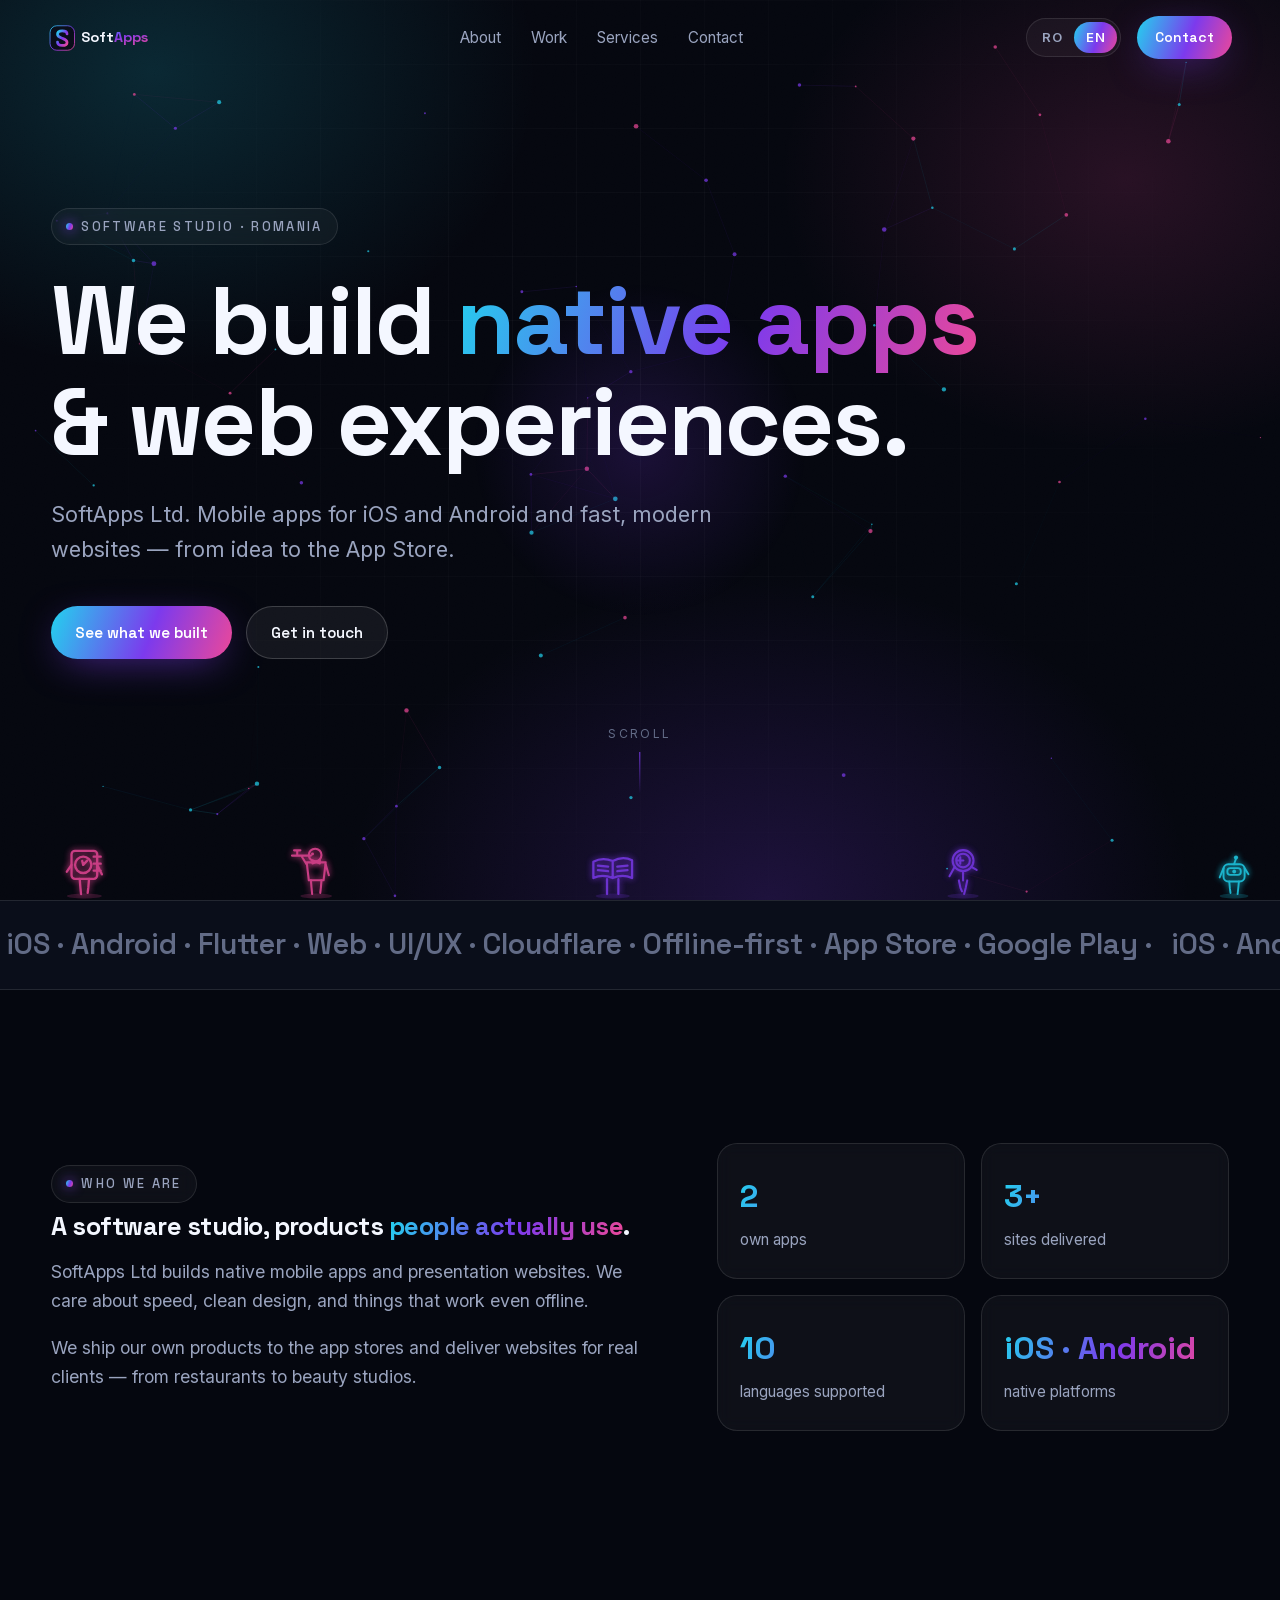
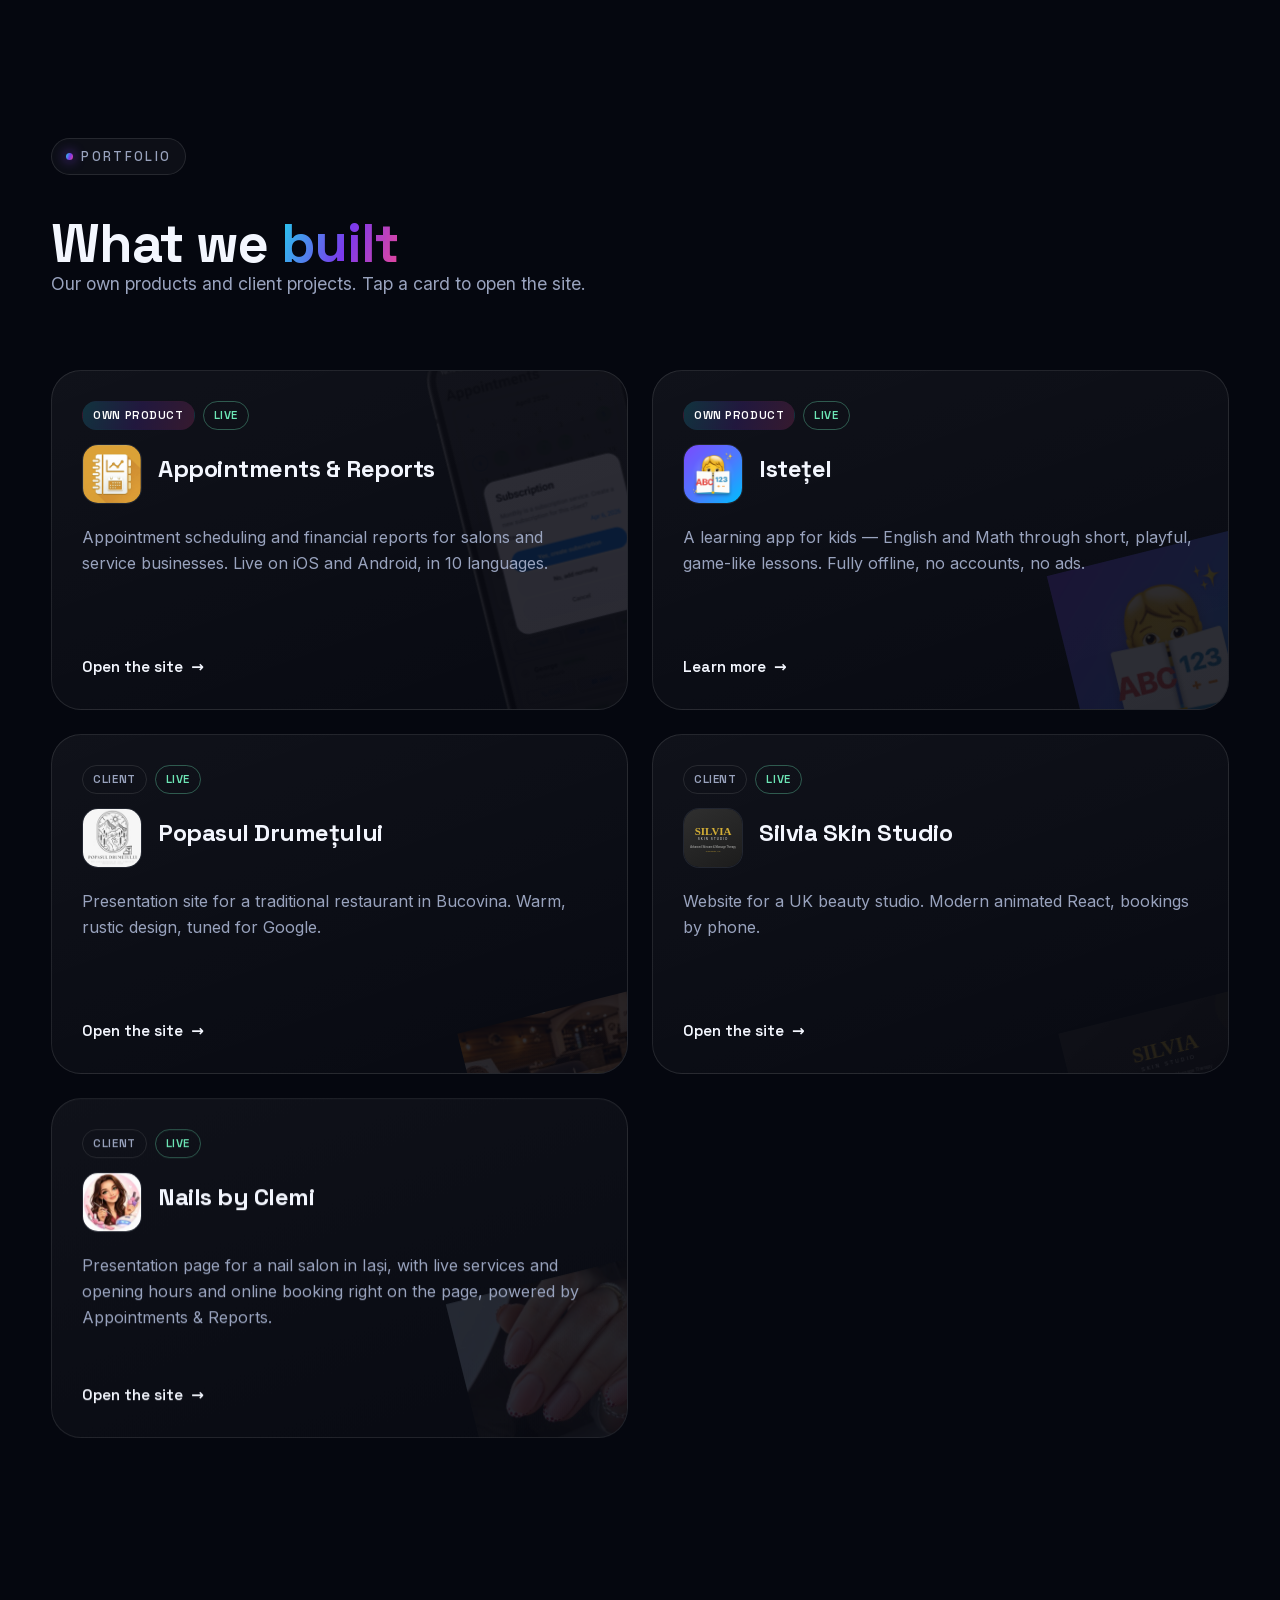
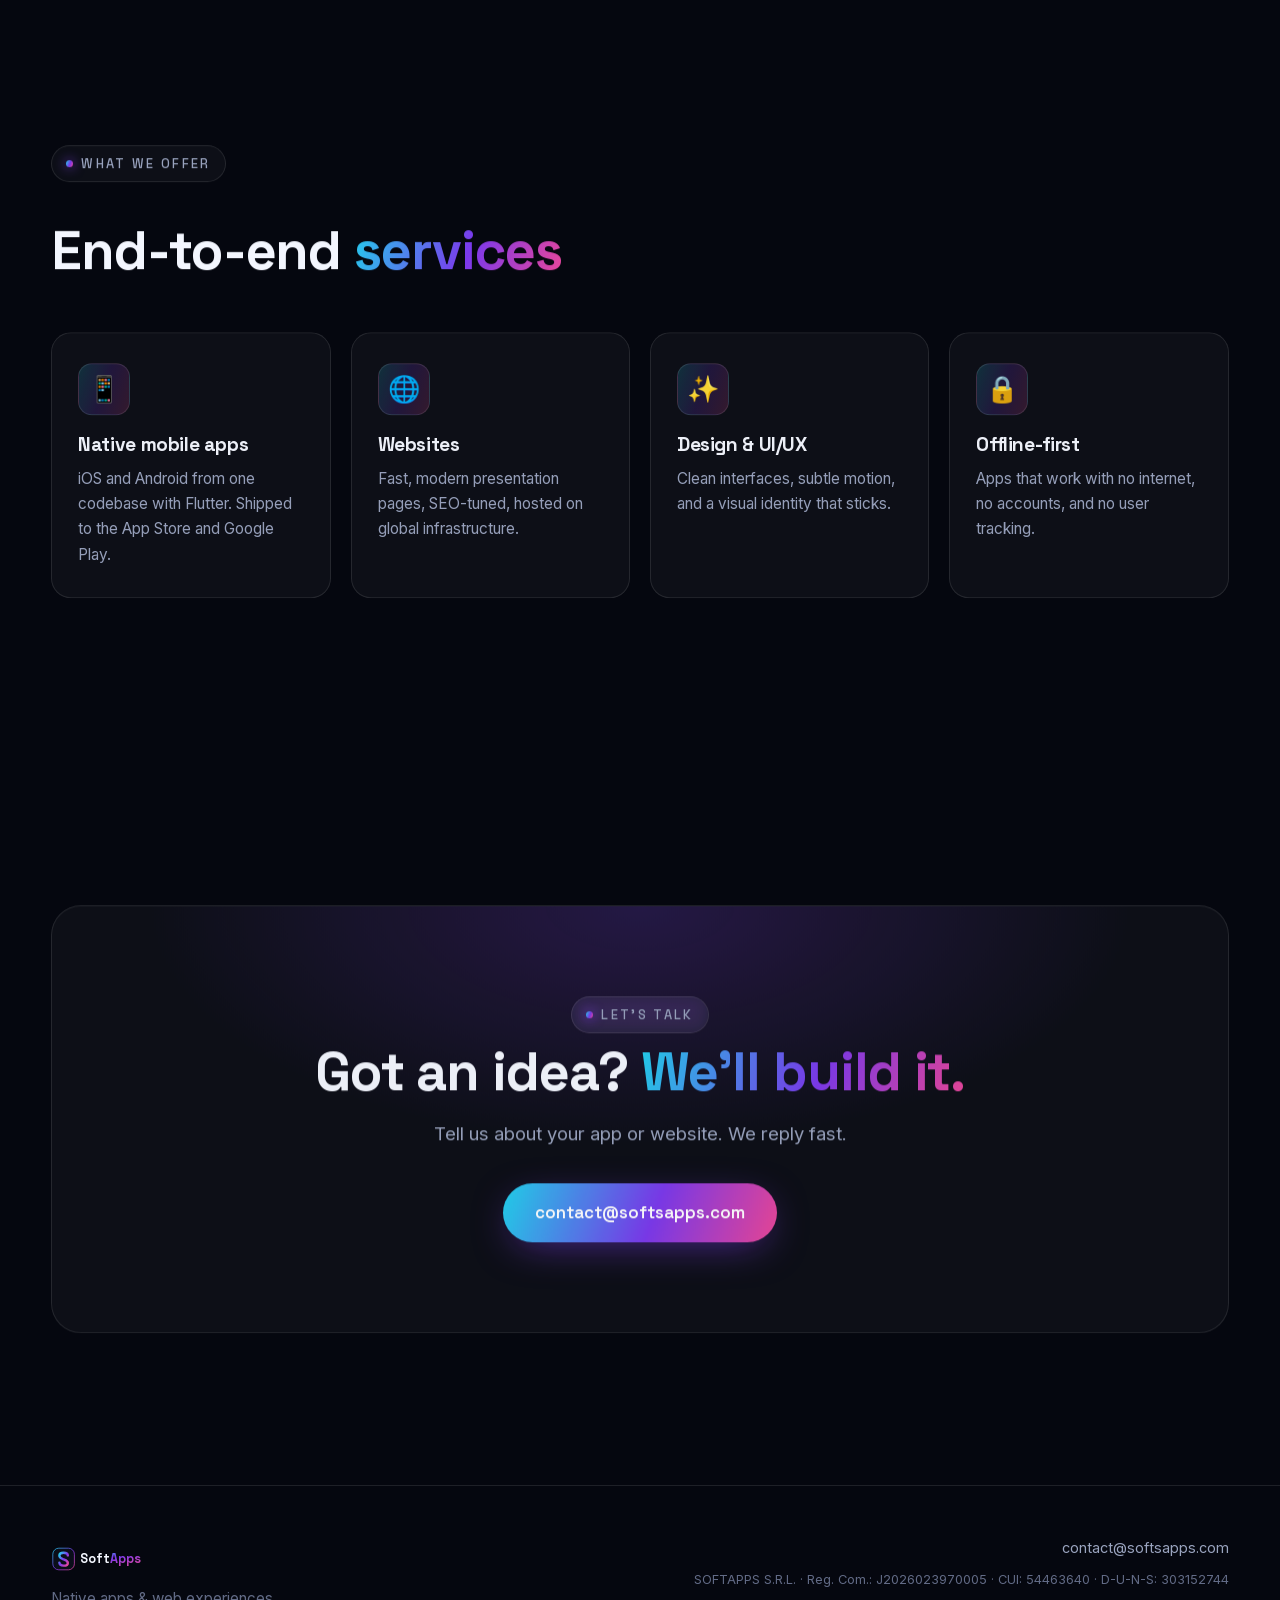
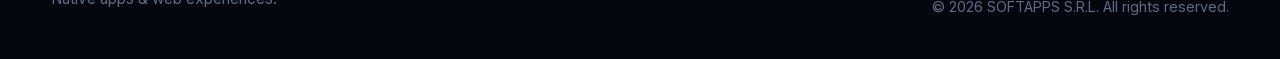
==== index.html @ 01be8ee2 "Add Nails by Clemi to the portfolio New client card in the What we build section linking to nailsbyc" ====
<!DOCTYPE html>
<html lang="ro">

<head>
  <meta charset="UTF-8">
  <meta name="viewport" content="width=device-width, initial-scale=1.0">
  <title data-i18n="meta_title">SoftApps — Aplicații native & experiențe web</title>
  <meta name="description" data-i18n-content="meta_desc"
    content="SoftApps SRL — studio de software din România. Construim aplicații mobile native pentru iOS și Android și site-uri web moderne.">
  <meta name="theme-color" content="#05070f">

  <meta property="og:type" content="website">
  <meta property="og:site_name" content="SoftApps">
  <meta property="og:locale" content="ro_RO">
  <meta property="og:locale:alternate" content="en_GB">
  <meta property="og:title" content="SoftApps — Aplicații native & experiențe web">
  <meta property="og:description"
    content="Studio de software din România. Aplicații mobile native și site-uri moderne.">
  <meta property="og:url" content="https://softsapps.com/">
  <meta property="og:image" content="https://softsapps.com/assets/og-image.png">
  <meta property="og:image:width" content="1200">
  <meta property="og:image:height" content="630">
  <meta property="og:image:alt" content="SoftApps — aplicații native și experiențe web">
  <meta name="twitter:card" content="summary_large_image">

  <link rel="icon" href="/favicon.svg" type="image/svg+xml">
  <link rel="canonical" href="https://softsapps.com/">

  <link rel="preload" href="/assets/fonts/space-grotesk-latin.woff2" as="font" type="font/woff2" crossorigin>
  <link rel="preload" href="/assets/fonts/inter-latin.woff2" as="font" type="font/woff2" crossorigin>
  <link rel="stylesheet" href="/assets/fonts/fonts.css">
  <link rel="stylesheet" href="/css/style.css">

  <script type="application/ld+json">
  {
    "@context": "https://schema.org",
    "@type": "Organization",
    "@id": "https://softsapps.com/#organization",
    "name": "SOFTAPPS S.R.L.",
    "alternateName": "SoftApps",
    "url": "https://softsapps.com/",
    "logo": "https://softsapps.com/assets/logo/softapps-logo.svg",
    "image": "https://softsapps.com/assets/og-image.png",
    "email": "contact@softsapps.com",
    "description": "Studio de software din România. Construim aplicații mobile native pentru iOS și Android și site-uri web moderne.",
    "address": {
      "@type": "PostalAddress",
      "addressCountry": "RO"
    },
    "identifier": [
      { "@type": "PropertyValue", "name": "CUI", "value": "54463640" },
      { "@type": "PropertyValue", "name": "Reg. Com.", "value": "J2026023970005" },
      { "@type": "PropertyValue", "name": "D-U-N-S", "value": "303152744" }
    ],
    "knowsAbout": ["iOS", "Android", "Flutter", "Dezvoltare web", "UI/UX"]
  }
  </script>
  <script type="application/ld+json">
  {
    "@context": "https://schema.org",
    "@type": "WebSite",
    "@id": "https://softsapps.com/#website",
    "url": "https://softsapps.com/",
    "name": "SoftApps",
    "inLanguage": ["ro", "en"],
    "publisher": { "@id": "https://softsapps.com/#organization" }
  }
  </script>
</head>

<body>
  <div class="bg-mesh"></div>
  <div class="bg-grid"></div>
  <div class="bg-noise"></div>
  <div class="cursor-glow" id="cursor"></div>

  <!-- HEADER -->
  <header class="site-header" id="header">
    <a class="brand" href="/" aria-label="SoftApps">
      <svg viewBox="0 0 380 100" height="34" aria-hidden="true">
        <defs>
          <linearGradient id="lg" x1="0" y1="0" x2="1" y2="1">
            <stop offset="0" stop-color="#22d3ee" />
            <stop offset=".5" stop-color="#7c3aed" />
            <stop offset="1" stop-color="#ec4899" />
          </linearGradient>
        </defs>
        <rect x="6" y="14" width="72" height="72" rx="20" fill="#0a0e1a" />
        <rect x="6" y="14" width="72" height="72" rx="20" fill="none" stroke="url(#lg)" stroke-width="2.5" />
        <path
          d="M56 38 C56 31 49 29 42 29 C34 29 28 32 28 39 C28 47 37 49 42 51 C47 53 56 55 56 63 C56 70 48 72 42 72 C35 72 28 70 28 62"
          fill="none" stroke="url(#lg)" stroke-width="8" stroke-linecap="round" />
        <text x="96" y="62" font-family="'Space Grotesk',sans-serif" font-size="42" font-weight="700"
          fill="#f4f7ff">Soft<tspan fill="url(#lg)">Apps</tspan></text>
      </svg>
    </a>

    <nav class="nav-links" aria-label="Principal">
      <a href="#about" data-i18n="nav_about">Despre</a>
      <a href="#work" data-i18n="nav_work">Portofoliu</a>
      <a href="#services" data-i18n="nav_services">Servicii</a>
      <a href="#contact" data-i18n="nav_contact">Contact</a>
    </nav>

    <div class="header-right">
      <div class="lang-switch" role="group" aria-label="Language">
        <button data-lang="ro" type="button">RO</button>
        <button data-lang="en" type="button">EN</button>
      </div>
      <a class="btn btn-primary btn-sm" href="#contact" data-i18n="nav_cta">Contact</a>
      <button class="menu-toggle" id="menuToggle" aria-label="Meniu" aria-expanded="false">
        <svg width="26" height="26" viewBox="0 0 24 24" fill="none" stroke="currentColor" stroke-width="2">
          <line x1="3" y1="7" x2="21" y2="7" />
          <line x1="3" y1="12" x2="21" y2="12" />
          <line x1="3" y1="17" x2="21" y2="17" />
        </svg>
      </button>
    </div>
  </header>

  <!-- MOBILE MENU -->
  <div class="mobile-menu" id="mobileMenu">
    <a href="#about" data-i18n="nav_about">Despre</a>
    <a href="#work" data-i18n="nav_work">Portofoliu</a>
    <a href="#services" data-i18n="nav_services">Servicii</a>
    <a href="#contact" data-i18n="nav_contact">Contact</a>
  </div>

  <!-- CRITTER STRIP (decorative; drawn by main.js, homepage only) -->
  <canvas id="critters" aria-hidden="true"></canvas>

  <!-- HERO -->
  <section class="hero" id="top">
    <canvas id="hero-canvas" aria-hidden="true"></canvas>
    <div class="wrap hero-inner">
      <span class="eyebrow" data-i18n="hero_eyebrow">Studio de software · România</span>
      <h1 data-i18n-html="hero_title_html">Construim <span class="grad">aplicații native</span> &amp; experiențe web.
      </h1>
      <p class="hero-sub" data-i18n="hero_sub">SoftApps SRL. Aplicații mobile pentru iOS și Android și site-uri rapide,
        moderne — de la idee la App Store.</p>
      <div class="hero-actions">
        <a class="btn btn-primary" href="#work" data-i18n="hero_cta">Vezi ce am construit</a>
        <a class="btn" href="#contact" data-i18n="hero_cta2">Scrie-ne</a>
      </div>
    </div>
    <div class="hero-scroll">
      <span data-i18n="hero_scroll">Scroll</span>
      <span class="line"></span>
    </div>
  </section>

  <!-- MARQUEE -->
  <div class="marquee" aria-hidden="true">
    <div class="marquee-track">
      <span data-i18n="marquee">iOS · Android · Flutter · Web · UI/UX · Cloudflare · Offline-first · App Store · Google
        Play ·</span>
      <span data-i18n="marquee">iOS · Android · Flutter · Web · UI/UX · Cloudflare · Offline-first · App Store · Google
        Play ·</span>
    </div>
  </div>

  <!-- ABOUT -->
  <section id="about">
    <div class="wrap about-grid">
      <div class="about-copy reveal">
        <span class="eyebrow" data-i18n="about_eyebrow">Cine suntem</span>
        <h2 data-i18n-html="about_title_html">Studio de software, produse pe care le <span class="grad">folosește
            lumea</span>.</h2>
        <p data-i18n="about_p1">SoftApps SRL construiește aplicații mobile native și pagini web de prezentare.</p>
        <p data-i18n="about_p2">Avem produse proprii în magazinele de aplicații și site-uri livrate pentru clienți
          reali.</p>
      </div>
      <div class="stats reveal">
        <div class="stat">
          <div class="n" data-i18n="stat_apps_n">2</div>
          <div class="l" data-i18n="stat_apps">aplicații proprii</div>
        </div>
        <div class="stat">
          <div class="n" data-i18n="stat_sites_n">3+</div>
          <div class="l" data-i18n="stat_sites">site-uri livrate</div>
        </div>
        <div class="stat">
          <div class="n" data-i18n="stat_langs_n">10</div>
          <div class="l" data-i18n="stat_langs">limbi suportate</div>
        </div>
        <div class="stat">
          <div class="n" data-i18n="stat_platforms_n">iOS · Android</div>
          <div class="l" data-i18n="stat_platforms">platforme native</div>
        </div>
      </div>
    </div>
  </section>

  <!-- WORK -->
  <section id="work">
    <div class="wrap">
      <div class="section-head reveal">
        <span class="eyebrow" data-i18n="work_eyebrow">Portofoliu</span>
        <h2 data-i18n-html="work_title_html">Ce am <span class="grad">construit</span></h2>
        <p data-i18n="work_sub">Produse proprii și proiecte pentru clienți. Apasă un card pentru a deschide site-ul.</p>
      </div>

      <div class="work-grid">
        <!-- Appointments -->
        <a class="card tilt reveal" href="https://appointmentsapps.com" target="_blank" rel="noopener">
          <img class="card-thumb" src="/assets/portfolio/appointments-shot.png" alt="" aria-hidden="true"
            loading="lazy">
          <div class="card-inner">
            <div class="card-badges">
              <span class="tag tag-own" data-i18n="badge_own">Produs propriu</span>
              <span class="tag tag-live" data-i18n="badge_live">Live</span>
            </div>
            <div class="card-head">
              <img class="card-icon" src="/assets/portfolio/appointments-icon.png" alt="Appointments &amp; Reports"
                loading="lazy">
              <h3 data-i18n="work_appts_title">Appointments &amp; Reports</h3>
            </div>
            <p data-i18n="work_appts_desc">Aplicație de programări și rapoarte financiare pentru saloane și afaceri de
              servicii.</p>
            <span class="card-cta"><span data-i18n="cta_visit">Deschide site-ul</span> <span
                class="arrow">→</span></span>
          </div>
        </a>

        <!-- Istetel -->
        <a class="card tilt reveal" href="/istetel/">
          <img class="card-thumb" src="/assets/portfolio/istetel-icon.png" alt="" aria-hidden="true" loading="lazy">
          <div class="card-inner">
            <div class="card-badges">
              <span class="tag tag-own" data-i18n="badge_own">Produs propriu</span>
              <span class="tag tag-live" data-i18n="badge_live">Live</span>
            </div>
            <div class="card-head">
              <img class="card-icon" src="/assets/portfolio/istetel-icon.png" alt="Istețel" loading="lazy">
              <h3 data-i18n="work_istetel_title">Istețel</h3>
            </div>
            <p data-i18n="work_istetel_desc">Aplicație educativă pentru copii — engleză și matematică, prin lecții scurte și jucăușe.
              Complet offline.</p>
            <span class="card-cta"><span data-i18n="cta_learn">Află mai multe</span> <span class="arrow">→</span></span>
          </div>
        </a>

        <!-- Popasul -->
        <a class="card tilt reveal" href="https://popasuldrumetuluibucovina.ro" target="_blank" rel="noopener">
          <img class="card-thumb" src="/assets/portfolio/popasul-hero.jpg" alt="" aria-hidden="true" loading="lazy">
          <div class="card-inner">
            <div class="card-badges">
              <span class="tag tag-client" data-i18n="badge_client">Client</span>
              <span class="tag tag-live" data-i18n="badge_live">Live</span>
            </div>
            <div class="card-head">
              <img class="card-icon" src="/assets/portfolio/popasul-logo.jpg" alt="Popasul Drumețului" loading="lazy">
              <h3 data-i18n="work_popasul_title">Popasul Drumețului</h3>
            </div>
            <p data-i18n="work_popasul_desc">Site de prezentare pentru un restaurant tradițional din Bucovina.</p>
            <span class="card-cta"><span data-i18n="cta_visit">Deschide site-ul</span> <span
                class="arrow">→</span></span>
          </div>
        </a>

        <!-- Silvia -->
        <a class="card tilt reveal" href="https://silviaskinstudio.co.uk" target="_blank" rel="noopener">
          <img class="card-thumb" src="/assets/portfolio/silvia-og.svg" alt="" aria-hidden="true" loading="lazy">
          <div class="card-inner">
            <div class="card-badges">
              <span class="tag tag-client" data-i18n="badge_client">Client</span>
              <span class="tag tag-live" data-i18n="badge_live">Live</span>
            </div>
            <div class="card-head">
              <img class="card-icon" src="/assets/portfolio/silvia-og.svg" alt="Silvia Skin Studio" loading="lazy">
              <h3 data-i18n="work_silvia_title">Silvia Skin Studio</h3>
            </div>
            <p data-i18n="work_silvia_desc">Site pentru un studio de beauty din Marea Britanie. React modern, animat.
            </p>
            <span class="card-cta"><span data-i18n="cta_visit">Deschide site-ul</span> <span
                class="arrow">→</span></span>
          </div>
        </a>

        <!-- Nails by Clemi -->
        <a class="card tilt reveal" href="https://nailsbyclemi.appointmentsapps.com" target="_blank" rel="noopener">
          <img class="card-thumb" src="/assets/portfolio/nailsbyclemi-hero.jpg" alt="" aria-hidden="true" loading="lazy">
          <div class="card-inner">
            <div class="card-badges">
              <span class="tag tag-client" data-i18n="badge_client">Client</span>
              <span class="tag tag-live" data-i18n="badge_live">Live</span>
            </div>
            <div class="card-head">
              <img class="card-icon" src="/assets/portfolio/nailsbyclemi-logo.jpg" alt="Nails by Clemi" loading="lazy">
              <h3 data-i18n="work_clemi_title">Nails by Clemi</h3>
            </div>
            <p data-i18n="work_clemi_desc">Pagină de prezentare pentru un salon de unghii din Iași, cu servicii și program live
              și programare online direct în pagină.</p>
            <span class="card-cta"><span data-i18n="cta_visit">Deschide site-ul</span> <span
                class="arrow">→</span></span>
          </div>
        </a>
      </div>
    </div>
  </section>

  <!-- SERVICES -->
  <section id="services">
    <div class="wrap">
      <div class="section-head reveal">
        <span class="eyebrow" data-i18n="services_eyebrow">Ce oferim</span>
        <h2 data-i18n-html="services_title_html">Servicii de la <span class="grad">cap la coadă</span></h2>
      </div>
      <div class="svc-grid">
        <div class="svc reveal">
          <div class="svc-ico">📱</div>
          <h3 data-i18n="svc_mobile_title">Aplicații mobile native</h3>
          <p data-i18n="svc_mobile_desc">iOS și Android din aceeași bază de cod, cu Flutter.</p>
        </div>
        <div class="svc reveal">
          <div class="svc-ico">🌐</div>
          <h3 data-i18n="svc_web_title">Site-uri web</h3>
          <p data-i18n="svc_web_desc">Pagini de prezentare rapide și moderne, optimizate SEO.</p>
        </div>
        <div class="svc reveal">
          <div class="svc-ico">✨</div>
          <h3 data-i18n="svc_design_title">Design &amp; UI/UX</h3>
          <p data-i18n="svc_design_desc">Interfețe curate, animații fine și o identitate vizuală memorabilă.</p>
        </div>
        <div class="svc reveal">
          <div class="svc-ico">🔒</div>
          <h3 data-i18n="svc_offline_title">Offline-first</h3>
          <p data-i18n="svc_offline_desc">Aplicații care funcționează fără internet și fără urmărire.</p>
        </div>
      </div>
    </div>
  </section>

  <!-- CONTACT -->
  <section id="contact">
    <div class="wrap">
      <div class="contact-card reveal">
        <span class="eyebrow" data-i18n="contact_eyebrow">Hai să vorbim</span>
        <h2 data-i18n-html="contact_title_html">Ai o idee? <span class="grad">O construim.</span></h2>
        <p data-i18n="contact_sub">Scrie-ne despre aplicația sau site-ul tău. Răspundem repede.</p>
        <a class="btn btn-primary mail-btn" href="mailto:contact@softsapps.com"
          data-i18n="contact_cta">contact@softsapps.com</a>
      </div>
    </div>
  </section>

  <!-- FOOTER -->
  <footer class="site-footer">
    <div class="wrap footer-inner">
      <div>
        <a class="brand" href="/" aria-label="SoftApps">
          <svg viewBox="0 0 380 100" height="30" aria-hidden="true">
            <rect x="6" y="14" width="72" height="72" rx="20" fill="#0a0e1a" />
            <rect x="6" y="14" width="72" height="72" rx="20" fill="none" stroke="url(#lg)" stroke-width="2.5" />
            <path
              d="M56 38 C56 31 49 29 42 29 C34 29 28 32 28 39 C28 47 37 49 42 51 C47 53 56 55 56 63 C56 70 48 72 42 72 C35 72 28 70 28 62"
              fill="none" stroke="url(#lg)" stroke-width="8" stroke-linecap="round" />
            <text x="96" y="62" font-family="'Space Grotesk',sans-serif" font-size="42" font-weight="700"
              fill="#f4f7ff">Soft<tspan fill="url(#lg)">Apps</tspan></text>
          </svg>
        </a>
        <p style="color:var(--text-faint);margin:12px 0 0;font-size:.95rem" data-i18n="footer_tagline">Aplicații native
          & experiențe web.</p>
      </div>
      <div class="footer-meta">
        <div><a href="mailto:contact@softsapps.com">contact@softsapps.com</a></div>
        <div class="footer-legal">SOFTAPPS S.R.L. · Reg. Com.: J2026023970005 · CUI: 54463640 · D-U-N-S: 303152744</div>
        <div>© 2026 SOFTAPPS S.R.L. <span data-i18n="footer_rights">Toate drepturile rezervate.</span></div>
      </div>
    </div>
  </footer>

  <!-- Motion libs (lenis/gsap/ScrollTrigger) are loaded from main.js, only on
       wide viewports without a reduced-motion preference. -->
  <script defer src="/js/i18n.js"></script>
  <script defer src="/js/main.js"></script>
</body>

</html>
---- assets/fonts/fonts.css ----
/* Self-hosted fonts. Variable files — one per subset, weight axis covers the
   range we use. Served from our own origin, so no third-party request. */

@font-face {
  font-family: "Inter";
  font-style: normal;
  font-weight: 400 600;
  font-display: swap;
  src: url("/assets/fonts/inter-latin-ext.woff2") format("woff2");
  unicode-range: U+0100-02BA, U+02BD-02C5, U+02C7-02CC, U+02CE-02D7,
    U+02DD-02FF, U+0304, U+0308, U+0329, U+1D00-1DBF, U+1E00-1E9F,
    U+1EF2-1EFF, U+2020, U+20A0-20AB, U+20AD-20C0, U+2113, U+2C60-2C7F,
    U+A720-A7FF;
}
@font-face {
  font-family: "Inter";
  font-style: normal;
  font-weight: 400 600;
  font-display: swap;
  src: url("/assets/fonts/inter-latin.woff2") format("woff2");
  unicode-range: U+0000-00FF, U+0131, U+0152-0153, U+02BB-02BC, U+02C6,
    U+02DA, U+02DC, U+0304, U+0308, U+0329, U+2000-206F, U+20AC, U+2122,
    U+2191, U+2193, U+2212, U+2215, U+FEFF, U+FFFD;
}

@font-face {
  font-family: "Space Grotesk";
  font-style: normal;
  font-weight: 500 700;
  font-display: swap;
  src: url("/assets/fonts/space-grotesk-latin-ext.woff2") format("woff2");
  unicode-range: U+0100-02BA, U+02BD-02C5, U+02C7-02CC, U+02CE-02D7,
    U+02DD-02FF, U+0304, U+0308, U+0329, U+1D00-1DBF, U+1E00-1E9F,
    U+1EF2-1EFF, U+2020, U+20A0-20AB, U+20AD-20C0, U+2113, U+2C60-2C7F,
    U+A720-A7FF;
}
@font-face {
  font-family: "Space Grotesk";
  font-style: normal;
  font-weight: 500 700;
  font-display: swap;
  src: url("/assets/fonts/space-grotesk-latin.woff2") format("woff2");
  unicode-range: U+0000-00FF, U+0131, U+0152-0153, U+02BB-02BC, U+02C6,
    U+02DA, U+02DC, U+0304, U+0308, U+0329, U+2000-206F, U+20AC, U+2122,
    U+2191, U+2193, U+2212, U+2215, U+FEFF, U+FFFD;
}
---- css/style.css ----
/**
 * =========================================================
 *    SoftApps — futuristic dark theme
 *    =========================================================
 *
 * @format
 */

:root {
  --bg: #05070f;
  --bg-2: #0a0e1a;
  --surface: rgba(255, 255, 255, 0.04);
  --surface-2: rgba(255, 255, 255, 0.06);
  --border: rgba(255, 255, 255, 0.1);
  --border-strong: rgba(255, 255, 255, 0.18);
  --text: #f4f7ff;
  --text-dim: #9aa4bf;
  --text-faint: #626b86;

  --cyan: #22d3ee;
  --violet: #7c3aed;
  --magenta: #ec4899;
  --grad: linear-gradient(
    110deg,
    var(--cyan),
    var(--violet) 55%,
    var(--magenta)
  );
  --grad-soft: linear-gradient(
    110deg,
    rgba(34, 211, 238, 0.18),
    rgba(124, 58, 237, 0.18),
    rgba(236, 72, 153, 0.18)
  );

  --maxw: 1180px;
  --r-sm: 12px;
  --r-md: 20px;
  --r-lg: 30px;
  --ease: cubic-bezier(0.16, 1, 0.3, 1);

  --font-display: "Space Grotesk", system-ui, -apple-system, sans-serif;
  --font-body: "Inter", system-ui, -apple-system, sans-serif;
}

* {
  box-sizing: border-box;
}

html {
  -webkit-text-size-adjust: 100%;
}

body {
  margin: 0;
  background: var(--bg);
  color: var(--text);
  font-family: var(--font-body);
  font-size: 17px;
  line-height: 1.65;
  -webkit-font-smoothing: antialiased;
  overflow-x: hidden;
}

/* Lenis smooth scroll */
html.lenis,
html.lenis body {
  height: auto;
}
.lenis.lenis-smooth {
  scroll-behavior: auto !important;
}
.lenis.lenis-stopped {
  overflow: hidden;
}

a {
  color: inherit;
  text-decoration: none;
}
img,
svg {
  display: block;
  max-width: 100%;
}
button {
  font: inherit;
  cursor: pointer;
}

/* ---------- background mesh ---------- */
.bg-mesh {
  position: fixed;
  inset: 0;
  z-index: -2;
  background:
    radial-gradient(
      50% 55% at 12% 8%,
      rgba(34, 211, 238, 0.16),
      transparent 60%
    ),
    radial-gradient(
      45% 50% at 88% 20%,
      rgba(236, 72, 153, 0.15),
      transparent 60%
    ),
    radial-gradient(
      55% 60% at 60% 100%,
      rgba(124, 58, 237, 0.2),
      transparent 60%
    ),
    var(--bg);
  animation: meshDrift 24s ease-in-out infinite alternate;
}
@keyframes meshDrift {
  from {
    transform: translate3d(-2%, -1%, 0) scale(1.05);
  }
  to {
    transform: translate3d(2%, 2%, 0) scale(1.12);
  }
}
.bg-grid {
  position: fixed;
  inset: 0;
  z-index: -2;
  background-image:
    linear-gradient(rgba(255, 255, 255, 0.035) 1px, transparent 1px),
    linear-gradient(90deg, rgba(255, 255, 255, 0.035) 1px, transparent 1px);
  background-size: 64px 64px;
  mask-image: radial-gradient(circle at 50% 40%, #000 0%, transparent 78%);
  -webkit-mask-image: radial-gradient(
    circle at 50% 40%,
    #000 0%,
    transparent 78%
  );
}
.bg-noise {
  position: fixed;
  inset: 0;
  z-index: -1;
  pointer-events: none;
  opacity: 0.5;
  background-image: url("data:image/svg+xml,%3Csvg xmlns='http://www.w3.org/2000/svg' width='120' height='120'%3E%3Cfilter id='n'%3E%3CfeTurbulence type='fractalNoise' baseFrequency='0.9' numOctaves='2'/%3E%3C/filter%3E%3Crect width='100%25' height='100%25' filter='url(%23n)' opacity='0.03'/%3E%3C/svg%3E");
}

/* ---------- custom cursor ---------- */
.cursor-glow {
  position: fixed;
  top: 0;
  left: 0;
  width: 380px;
  height: 380px;
  border-radius: 50%;
  pointer-events: none;
  z-index: 0;
  transform: translate(-50%, -50%);
  background: radial-gradient(
    circle,
    rgba(124, 58, 237, 0.18),
    transparent 62%
  );
  transition: opacity 0.4s;
  will-change: transform;
}

/* ---------- layout ---------- */
.wrap {
  width: min(var(--maxw), 92vw);
  margin-inline: auto;
}
section {
  position: relative;
  padding: clamp(80px, 12vw, 160px) 0;
}

.eyebrow {
  display: inline-flex;
  align-items: center;
  gap: 8px;
  font-family: var(--font-display);
  font-size: 13px;
  letter-spacing: 0.18em;
  text-transform: uppercase;
  color: var(--text-dim);
  padding: 7px 14px;
  border: 1px solid var(--border);
  border-radius: 100px;
  background: var(--surface);
  backdrop-filter: blur(8px);
}
.eyebrow::before {
  content: "";
  width: 7px;
  height: 7px;
  border-radius: 50%;
  background: var(--grad);
  box-shadow: 0 0 12px var(--violet);
}

h1,
h2,
h3 {
  font-family: var(--font-display);
  font-weight: 700;
  line-height: 1.05;
  margin: 0;
  letter-spacing: -0.02em;
}
.grad {
  background: var(--grad);
  -webkit-background-clip: text;
  background-clip: text;
  color: transparent;
}
.section-head {
  max-width: 720px;
  margin-bottom: clamp(40px, 6vw, 72px);
}
.section-head h2 {
  font-size: clamp(2rem, 5vw, 3.4rem);
  margin: 20px 0 16px;
}
.section-head p {
  color: var(--text-dim);
  font-size: 1.1rem;
  margin: 0;
}

/* ---------- scroll progress ---------- */
.scroll-progress {
  position: fixed;
  top: 0;
  left: 0;
  width: 100%;
  height: 3px;
  z-index: 60;
  background: var(--grad);
  transform-origin: 0 50%;
  transform: scaleX(0);
  pointer-events: none;
}

/* ---------- header ---------- */
.site-header {
  position: fixed;
  top: 0;
  left: 0;
  right: 0;
  z-index: 50;
  display: flex;
  align-items: center;
  justify-content: space-between;
  gap: 20px;
  padding: 16px clamp(20px, 4vw, 48px);
  transition:
    background 0.4s,
    backdrop-filter 0.4s,
    border-color 0.4s;
  border-bottom: 1px solid transparent;
}
.site-header.scrolled {
  background: rgba(5, 7, 15, 0.72);
  backdrop-filter: blur(16px);
  border-bottom-color: var(--border);
}
.brand {
  display: flex;
  align-items: center;
  gap: 12px;
}
.brand svg {
  height: 34px;
  width: auto;
}
.nav-links {
  display: flex;
  align-items: center;
  gap: 30px;
}
.nav-links a {
  color: var(--text-dim);
  font-size: 0.95rem;
  transition: color 0.2s;
}
.nav-links a:hover {
  color: var(--text);
}
.header-right {
  display: flex;
  align-items: center;
  gap: 16px;
}

.lang-switch {
  display: inline-flex;
  border: 1px solid var(--border);
  border-radius: 100px;
  padding: 3px;
  background: var(--surface);
}
.lang-switch button {
  border: 0;
  background: transparent;
  color: var(--text-dim);
  font-size: 0.82rem;
  font-weight: 600;
  letter-spacing: 0.03em;
  padding: 5px 12px;
  border-radius: 100px;
  transition:
    color 0.2s,
    background 0.3s;
}
.lang-switch button.is-active {
  color: #fff;
  background: var(--grad);
}

.btn {
  display: inline-flex;
  align-items: center;
  justify-content: center;
  gap: 9px;
  font-family: var(--font-display);
  font-weight: 600;
  font-size: 0.95rem;
  padding: 13px 24px;
  border-radius: 100px;
  border: 1px solid var(--border-strong);
  color: var(--text);
  background: var(--surface-2);
  transition:
    transform 0.25s var(--ease),
    border-color 0.25s,
    background 0.25s;
}
.btn:hover {
  transform: translateY(-2px);
  border-color: var(--border-strong);
  background: var(--surface);
}
.btn-primary {
  border: 0;
  color: #fff;
  background: var(--grad);
  box-shadow: 0 10px 40px -12px rgba(124, 58, 237, 0.7);
}
.btn-primary:hover {
  box-shadow: 0 16px 50px -12px rgba(124, 58, 237, 0.9);
}
.btn-sm {
  padding: 10px 18px;
  font-size: 0.88rem;
}

.menu-toggle {
  display: none;
  background: none;
  border: 0;
  color: var(--text);
  /* 26px icon centred in a 44px box — the icon is the only nav on mobile, so
     it gets a full-size tap target. */
  width: 44px;
  height: 44px;
  padding: 0;
  place-items: center;
}

/* ---------- hero ---------- */
.hero {
  min-height: 100svh;
  display: flex;
  flex-direction: column;
  justify-content: center;
  padding-top: 120px;
  overflow: hidden;
}
#hero-canvas {
  position: absolute;
  inset: 0;
  z-index: -1;
  width: 100%;
  height: 100%;
}
.hero-inner {
  position: relative;
  z-index: 1;
}
.hero h1 {
  font-size: clamp(2.6rem, 8vw, 6rem);
  max-width: 15ch;
  margin: 26px 0 24px;
}
.hero-sub {
  font-size: clamp(1.05rem, 2vw, 1.35rem);
  color: var(--text-dim);
  max-width: 54ch;
  margin: 0 0 38px;
}
.hero-actions {
  display: flex;
  flex-wrap: wrap;
  gap: 14px;
}
.hero-scroll {
  position: absolute;
  /* clears the critter strip (96px) so the cue stays readable */
  bottom: 106px;
  left: 50%;
  transform: translateX(-50%);
  display: flex;
  flex-direction: column;
  align-items: center;
  gap: 8px;
  color: var(--text-faint);
  font-size: 0.75rem;
  letter-spacing: 0.2em;
  text-transform: uppercase;
}
.hero-scroll .line {
  width: 1px;
  height: 42px;
  background: linear-gradient(var(--violet), transparent);
  animation: scrollLine 2s ease-in-out infinite;
}
@keyframes scrollLine {
  0%,
  100% {
    opacity: 0.3;
    transform: scaleY(0.6);
  }
  50% {
    opacity: 1;
    transform: scaleY(1);
  }
}

/* reveal words (hero title split) */
.reveal-line {
  overflow: hidden;
}

/* ---------- marquee ---------- */
.marquee {
  border-block: 1px solid var(--border);
  background: var(--bg-2);
  padding: 20px 0;
  overflow: hidden;
  white-space: nowrap;
}
.marquee-track {
  display: inline-block;
  font-family: var(--font-display);
  font-size: clamp(1.1rem, 2.4vw, 1.8rem);
  font-weight: 600;
  color: var(--text-faint);
  animation: marquee 26s linear infinite;
}
.marquee-track span {
  padding-inline: 6px;
}
.marquee:hover .marquee-track {
  animation-play-state: paused;
}
@keyframes marquee {
  from {
    transform: translateX(0);
  }
  to {
    transform: translateX(-50%);
  }
}

/* ---------- about / stats ---------- */
.about-grid {
  display: grid;
  grid-template-columns: 1.15fr 1fr;
  gap: clamp(40px, 6vw, 80px);
  align-items: center;
}
.about-copy h2 {
  margin-top: 10px;
}
.about-copy p {
  color: var(--text-dim);
  font-size: 1.1rem;
}
.about-copy p + p {
  margin-top: 18px;
}
.stats {
  display: grid;
  grid-template-columns: 1fr 1fr;
  gap: 16px;
}
.stat {
  border: 1px solid var(--border);
  border-radius: var(--r-md);
  padding: 26px 22px;
  background: var(--surface);
  backdrop-filter: blur(8px);
  transition:
    transform 0.4s var(--ease),
    border-color 0.3s;
}
.stat:hover {
  transform: translateY(-4px);
  border-color: var(--border-strong);
}
.stat .n {
  font-family: var(--font-display);
  font-size: 2rem;
  font-weight: 700;
  background: var(--grad);
  -webkit-background-clip: text;
  background-clip: text;
  color: transparent;
}
.stat .l {
  color: var(--text-dim);
  font-size: 0.95rem;
  margin-top: 4px;
}

/* ---------- work / portfolio ---------- */
.work-grid {
  display: grid;
  grid-template-columns: repeat(2, 1fr);
  gap: 24px;
}
.card {
  position: relative;
  display: flex;
  flex-direction: column;
  border: 1px solid var(--border);
  border-radius: var(--r-lg);
  padding: 30px;
  background: linear-gradient(
    160deg,
    rgba(255, 255, 255, 0.05),
    rgba(255, 255, 255, 0.02)
  );
  overflow: hidden;
  transform-style: preserve-3d;
  transition:
    border-color 0.3s,
    box-shadow 0.4s;
  min-height: 340px;
}
.card::before {
  content: "";
  position: absolute;
  inset: 0;
  background: radial-gradient(
    400px circle at var(--mx, 50%) var(--my, 0%),
    rgba(124, 58, 237, 0.18),
    transparent 45%
  );
  opacity: 0;
  transition: opacity 0.4s;
}
.card:hover {
  border-color: var(--border-strong);
  box-shadow: 0 30px 70px -30px rgba(0, 0, 0, 0.8);
}
.card:hover::before {
  opacity: 1;
}
.card-inner {
  transform: translateZ(40px);
  display: flex;
  flex-direction: column;
  height: 100%;
}
.card-head {
  display: flex;
  align-items: center;
  gap: 16px;
  margin-bottom: 20px;
}
.card-icon {
  width: 60px;
  height: 60px;
  border-radius: 16px;
  object-fit: cover;
  border: 1px solid var(--border);
  flex-shrink: 0;
  background: #0a0e1a;
}
.card-badges {
  display: flex;
  flex-wrap: wrap;
  gap: 8px;
  margin-bottom: 14px;
}
.tag {
  font-family: var(--font-display);
  font-size: 0.72rem;
  font-weight: 600;
  letter-spacing: 0.05em;
  text-transform: uppercase;
  padding: 4px 10px;
  border-radius: 100px;
  border: 1px solid var(--border);
  color: var(--text-dim);
}
.tag-own {
  color: #fff;
  background: var(--grad-soft);
  border-color: transparent;
}
.tag-live {
  color: #6ee7b7;
  border-color: rgba(110, 231, 183, 0.35);
}
.tag-soon {
  color: #fcd34d;
  border-color: rgba(252, 211, 77, 0.35);
}
.card h3 {
  font-size: 1.5rem;
  margin-bottom: 10px;
}
.card p {
  color: var(--text-dim);
  font-size: 1rem;
  margin: 0 0 22px;
}
.card-cta {
  margin-top: auto;
  display: inline-flex;
  align-items: center;
  gap: 8px;
  font-family: var(--font-display);
  font-weight: 600;
  color: var(--text);
  font-size: 0.95rem;
}
.card-cta .arrow {
  transition: transform 0.3s var(--ease);
}
.card:hover .card-cta .arrow {
  transform: translateX(6px);
}
.card-thumb {
  position: absolute;
  right: -40px;
  bottom: -40px;
  width: 200px;
  opacity: 0.14;
  filter: blur(0.3px);
  transform: rotate(-8deg);
  pointer-events: none;
}

/* ---------- services ---------- */
.svc-grid {
  display: grid;
  grid-template-columns: repeat(4, 1fr);
  gap: 20px;
}
.svc {
  border: 1px solid var(--border);
  border-radius: var(--r-md);
  padding: 30px 26px;
  background: var(--surface);
  transition:
    transform 0.4s var(--ease),
    border-color 0.3s,
    background 0.3s;
}
.svc:hover {
  transform: translateY(-6px);
  border-color: var(--border-strong);
  background: var(--surface-2);
}
.svc-ico {
  width: 52px;
  height: 52px;
  border-radius: 14px;
  display: grid;
  place-items: center;
  margin-bottom: 20px;
  background: var(--grad-soft);
  border: 1px solid var(--border);
  font-size: 26px;
}
.svc h3 {
  font-size: 1.2rem;
  margin-bottom: 10px;
}
.svc p {
  color: var(--text-dim);
  font-size: 0.96rem;
  margin: 0;
}

/* ---------- contact ---------- */
.contact-card {
  position: relative;
  border: 1px solid var(--border);
  border-radius: var(--r-lg);
  padding: clamp(44px, 7vw, 90px);
  text-align: center;
  background: var(--surface);
  overflow: hidden;
}
.contact-card::before {
  content: "";
  position: absolute;
  inset: 0;
  z-index: -1;
  background: radial-gradient(
    60% 80% at 50% 0%,
    rgba(124, 58, 237, 0.22),
    transparent 70%
  );
}
.contact-card h2 {
  font-size: clamp(2rem, 5vw, 3.4rem);
  margin-top: 10px;
  margin-bottom: 18px;
}
.contact-card p {
  color: var(--text-dim);
  font-size: 1.15rem;
  margin: 0 auto 34px;
  max-width: 46ch;
}
.mail-btn {
  font-size: 1.05rem;
  padding: 16px 32px;
}

/* ---------- footer ---------- */
.site-footer {
  border-top: 1px solid var(--border);
  padding: 50px 0 40px;
}
.footer-inner {
  display: flex;
  flex-wrap: wrap;
  align-items: center;
  justify-content: space-between;
  gap: 20px;
}
.footer-inner .brand svg {
  height: 30px;
}
.footer-meta {
  color: var(--text-faint);
  font-size: 0.9rem;
  text-align: right;
  display: flex;
  flex-direction: column;
  gap: 5px;
}
.footer-meta a {
  color: var(--text-dim);
}
.footer-meta a:hover {
  color: var(--text);
}
.footer-legal {
  font-size: 0.8rem;
  color: var(--text-faint);
  margin-top: 4px;
}

/* ---------- reveal animation (JS-driven + fallback) ---------- */
.reveal {
  opacity: 0;
  transform: translateY(40px);
  transition:
    opacity 0.9s var(--ease),
    transform 0.9s var(--ease);
}
.reveal.in {
  opacity: 1;
  transform: none;
}

/* ---------- responsive ---------- */
@media (max-width: 900px) {
  .nav-links {
    display: none;
  }
  /* The hamburger is the only nav left down here, so it must not be the thing
     that gives way when the row runs out of room. The mobile menu carries its
     own Contact link, so the header CTA can go. */
  .header-right .btn-primary {
    display: none;
  }
  .menu-toggle {
    display: grid;
    flex-shrink: 0;
  }
  .about-grid {
    grid-template-columns: 1fr;
  }
  .work-grid {
    grid-template-columns: 1fr;
  }
  .svc-grid {
    grid-template-columns: 1fr 1fr;
  }
}
@media (max-width: 560px) {
  body {
    font-size: 16px;
  }
  .svc-grid {
    grid-template-columns: 1fr;
  }
  .stats {
    grid-template-columns: 1fr 1fr;
  }
  .footer-meta {
    text-align: left;
  }
  .card {
    min-height: 300px;
    padding: 26px;
  }
}

/* ---------- mobile menu ---------- */
.mobile-menu {
  position: fixed;
  inset: 0;
  z-index: 49;
  background: rgba(5, 7, 15, 0.96);
  backdrop-filter: blur(20px);
  display: flex;
  flex-direction: column;
  align-items: center;
  justify-content: center;
  gap: 28px;
  opacity: 0;
  pointer-events: none;
  transition: opacity 0.35s;
}
.mobile-menu.open {
  opacity: 1;
  pointer-events: auto;
}
.mobile-menu a {
  font-family: var(--font-display);
  font-size: 1.6rem;
  color: var(--text);
}

/* ---------- critter strip ---------- */
/* Full-bleed band along the bottom edge, visible from the first paint.
   pointer-events stays off so the 96px strip never swallows a click meant for
   the page — main.js hit-tests against window coordinates instead. The hero's
   "Scroll" cue is lifted above the band so the two don't overlap. */
#critters {
  position: fixed;
  left: 0;
  bottom: 0;
  width: 100%;
  height: 96px;
  z-index: 40; /* over content, under the mobile menu (49) */
  pointer-events: none;
  opacity: 0.85;
}
@media (max-width: 640px) {
  #critters {
    height: 68px;
  }
  .hero-scroll {
    bottom: 78px;
  }
}

/* ---------- reduced motion ---------- */
@media (prefers-reduced-motion: reduce) {
  *,
  *::before,
  *::after {
    animation-duration: 0.001ms !important;
    animation-iteration-count: 1 !important;
    transition-duration: 0.001ms !important;
    scroll-behavior: auto !important;
  }
  .bg-mesh {
    animation: none;
  }
  .reveal {
    opacity: 1;
    transform: none;
  }
  .cursor-glow {
    display: none;
  }
  .marquee-track {
    animation: none;
  }
  #critters {
    display: none;
  }
}
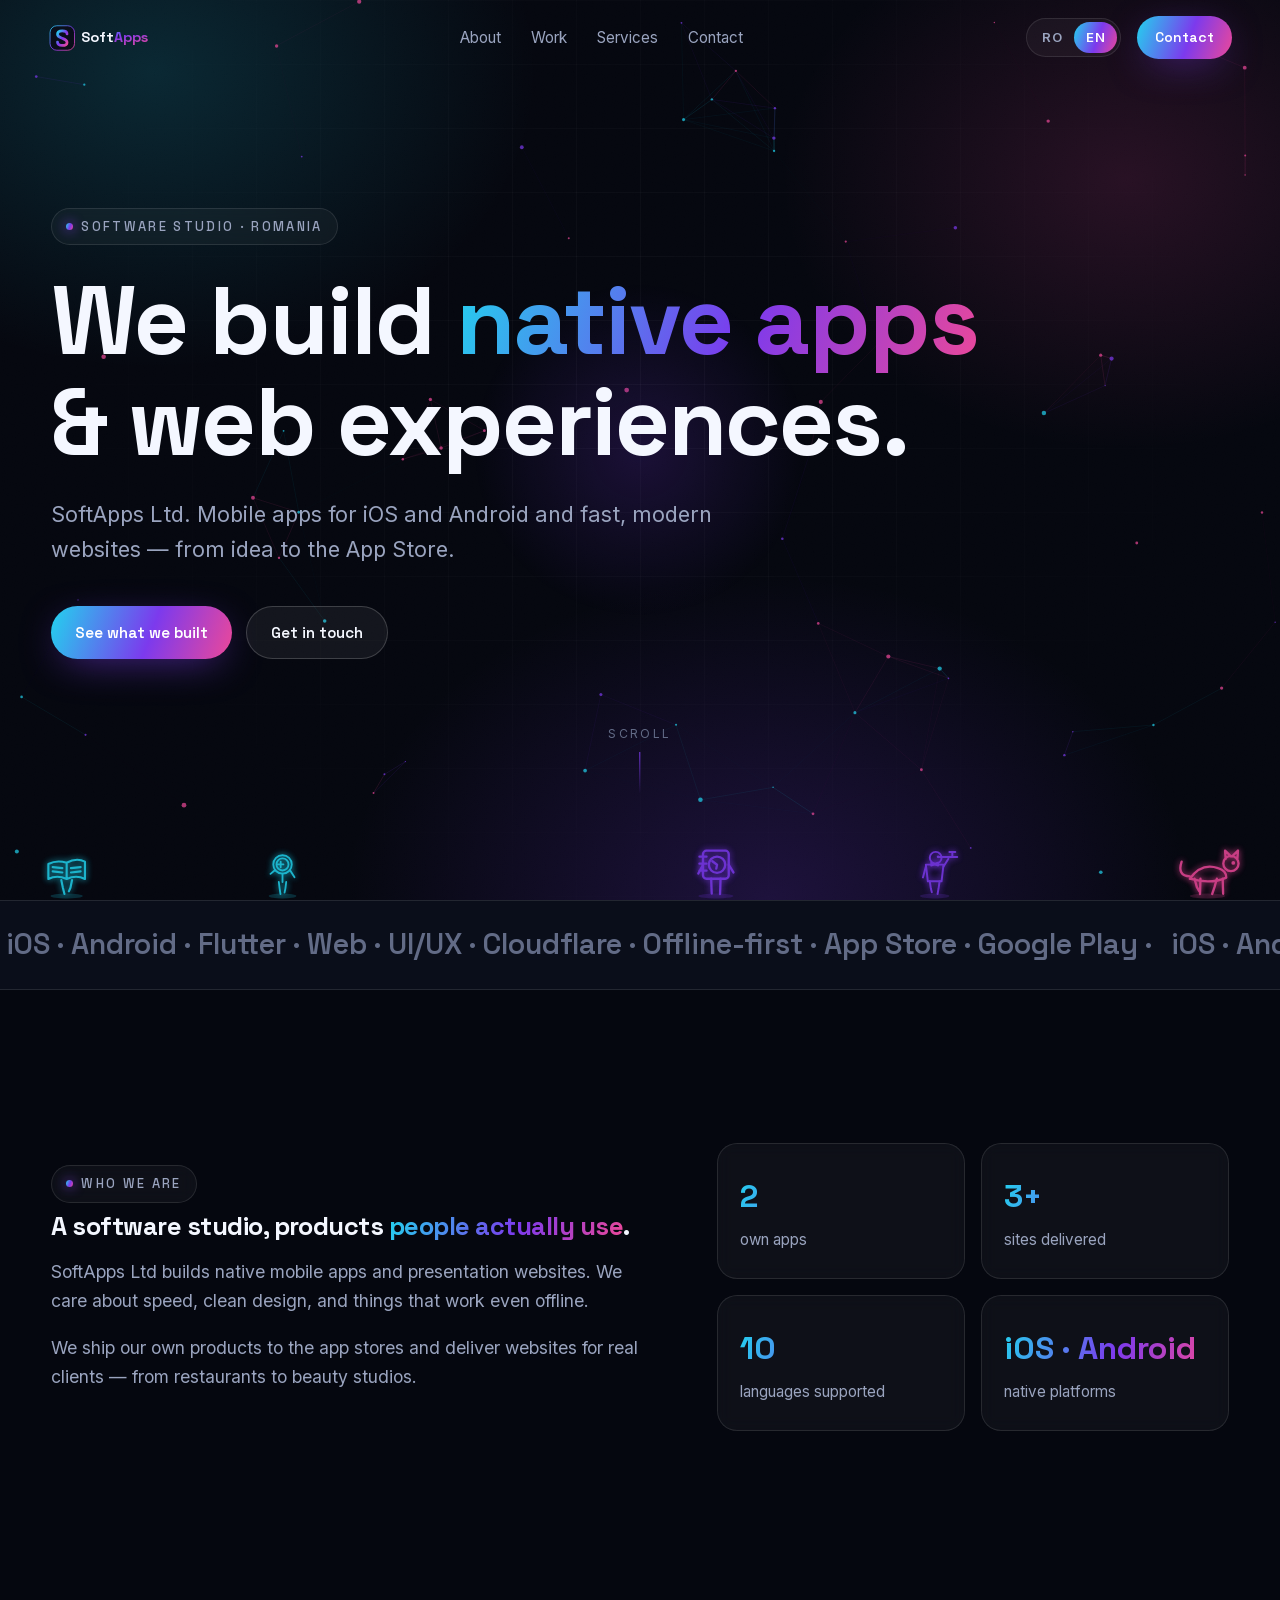
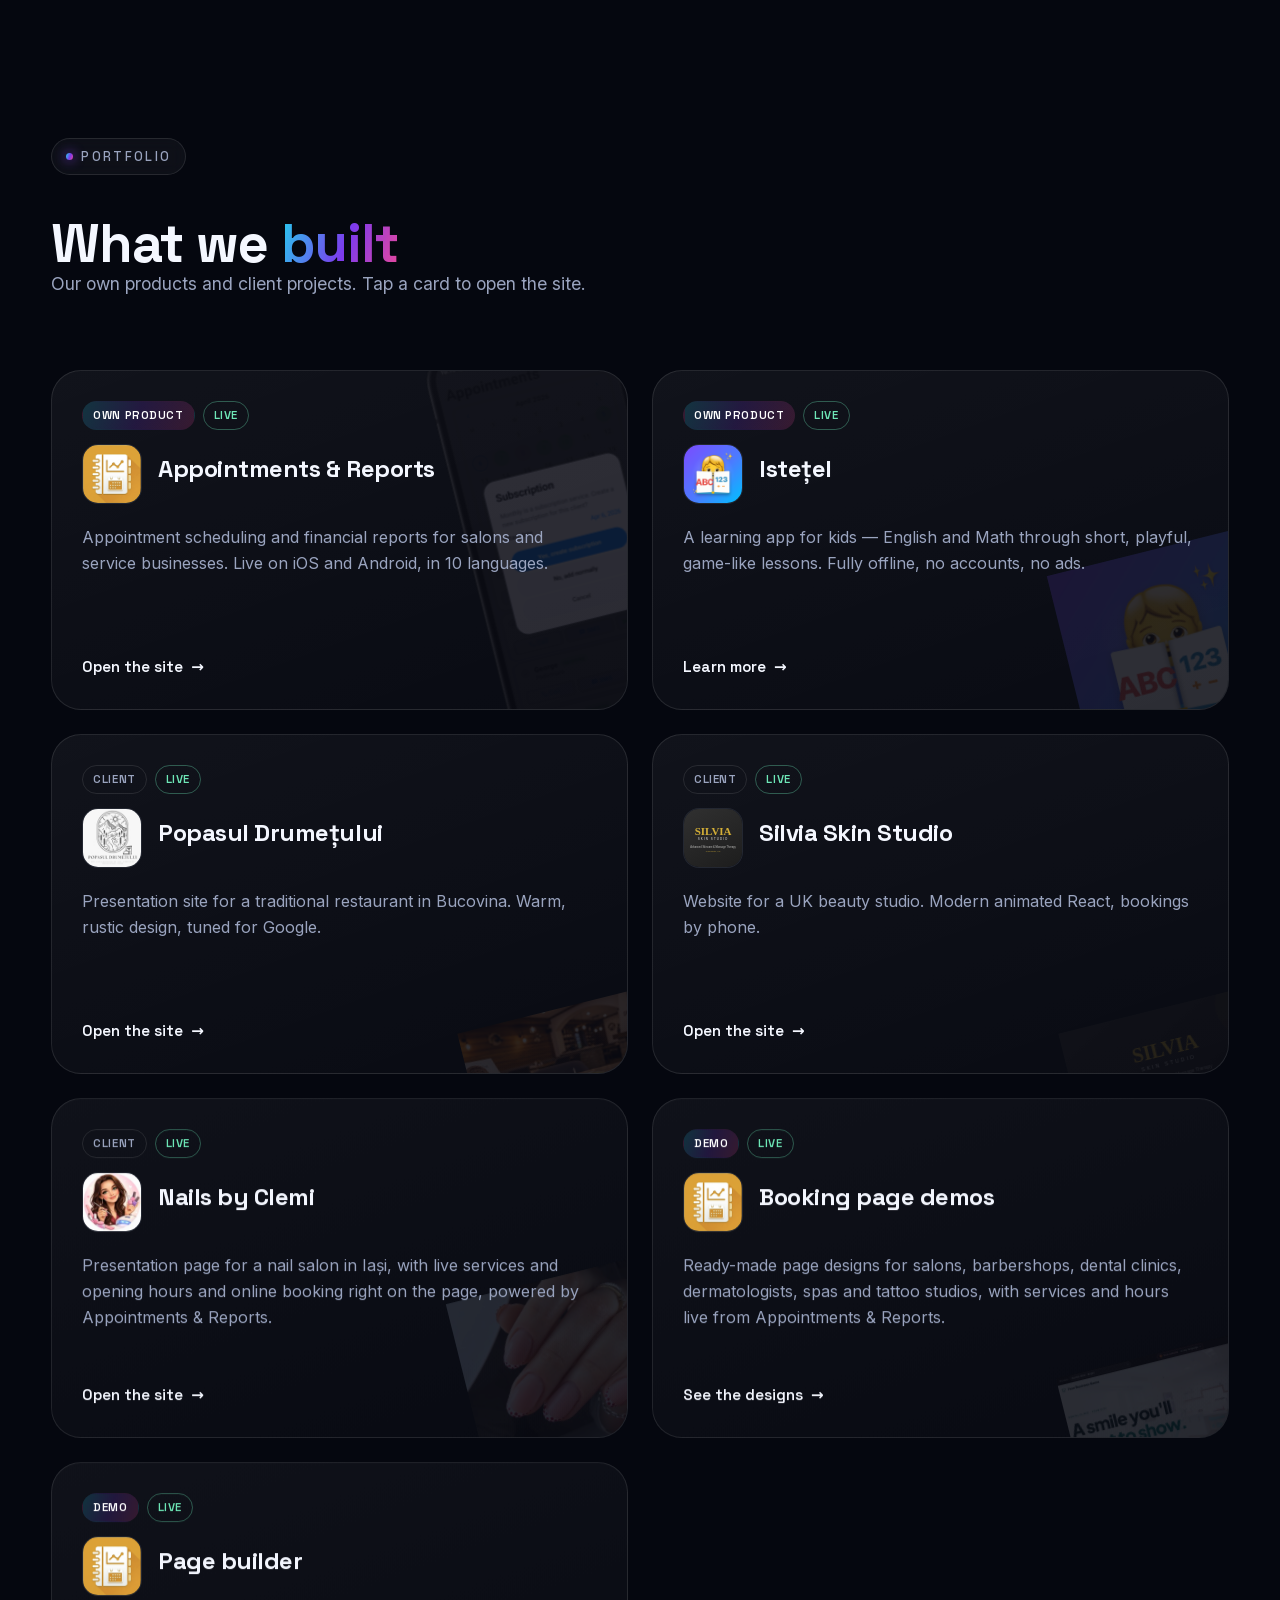
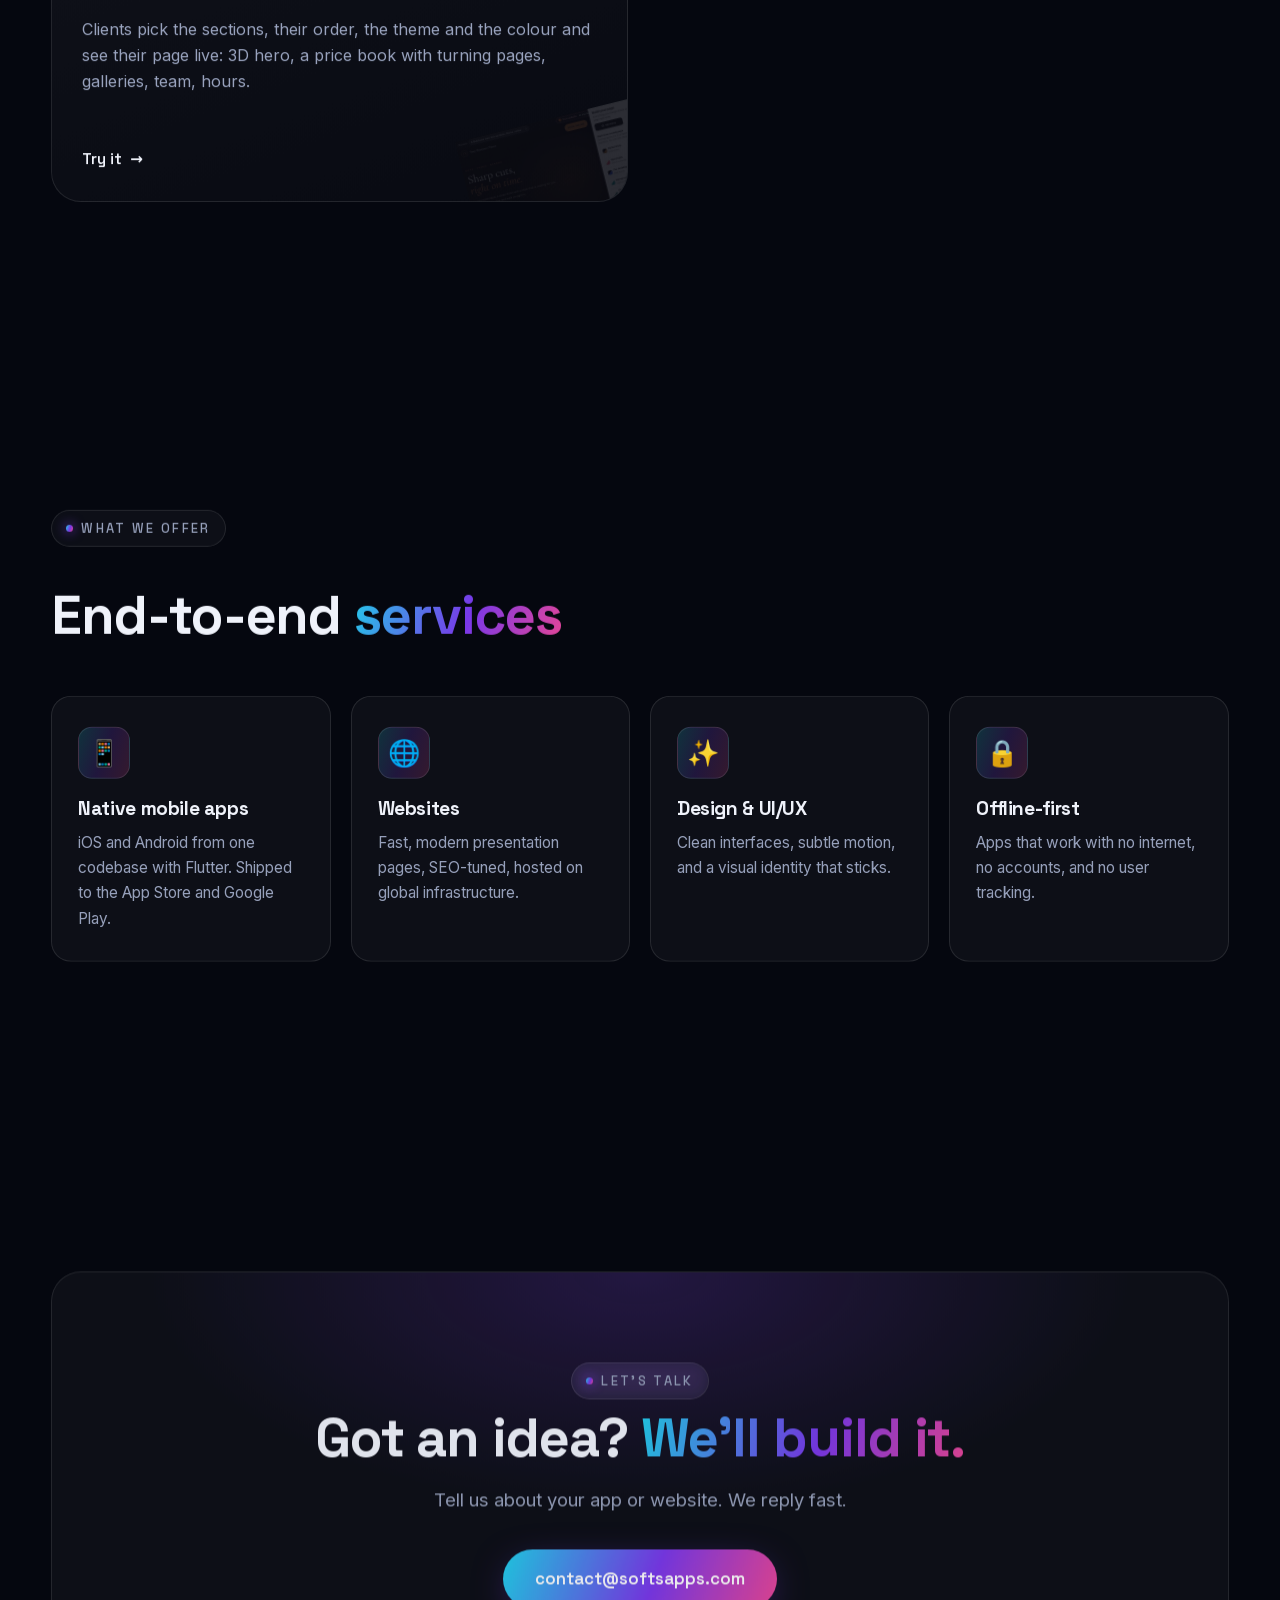
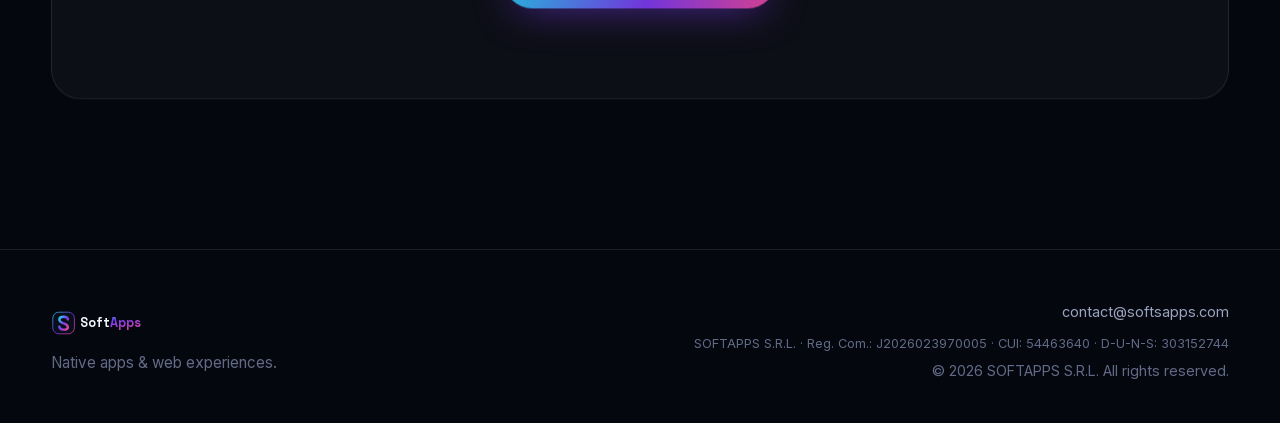
==== commit 57b371df: "Add the booking page demos and the page builder to the portfolio Two cards (RO/EN): the demo designs" ====
--- a/index.html
+++ b/index.html
@@ -295,6 +295,42 @@
                 class="arrow">→</span></span>
           </div>
         </a>
+
+        <!-- Booking page demos -->
+        <a class="card tilt reveal" href="https://yourbusinessname.appointmentsapps.com" target="_blank" rel="noopener">
+          <img class="card-thumb" src="/assets/portfolio/demos-shot.jpg" alt="" aria-hidden="true" loading="lazy">
+          <div class="card-inner">
+            <div class="card-badges">
+              <span class="tag tag-own" data-i18n="badge_demo">Demo</span>
+              <span class="tag tag-live" data-i18n="badge_live">Live</span>
+            </div>
+            <div class="card-head">
+              <img class="card-icon" src="/assets/portfolio/appointments-icon.png" alt="Appointments &amp; Reports" loading="lazy">
+              <h3 data-i18n="work_demos_title">Pagini de programare demo</h3>
+            </div>
+            <p data-i18n="work_demos_desc">Modele gata de pagini pentru saloane, frizerii, cabinete stomatologice, dermatologi, spa
+              și tatuaje, cu servicii și program live din Appointments &amp; Reports.</p>
+            <span class="card-cta"><span data-i18n="cta_demos">Vezi modelele</span> <span class="arrow">→</span></span>
+          </div>
+        </a>
+
+        <!-- Page builder -->
+        <a class="card tilt reveal" href="https://yourbusinessname.appointmentsapps.com/designs/builder/" target="_blank" rel="noopener">
+          <img class="card-thumb" src="/assets/portfolio/builder-shot.jpg" alt="" aria-hidden="true" loading="lazy">
+          <div class="card-inner">
+            <div class="card-badges">
+              <span class="tag tag-own" data-i18n="badge_demo">Demo</span>
+              <span class="tag tag-live" data-i18n="badge_live">Live</span>
+            </div>
+            <div class="card-head">
+              <img class="card-icon" src="/assets/portfolio/appointments-icon.png" alt="Appointments &amp; Reports" loading="lazy">
+              <h3 data-i18n="work_builder_title">Configurator de pagină</h3>
+            </div>
+            <p data-i18n="work_builder_desc">Clientul își alege secțiunile, ordinea, tema și culoarea și își vede pagina live: hero 3D,
+              carte de prețuri cu pagini care se întorc, galerii, echipă, program.</p>
+            <span class="card-cta"><span data-i18n="cta_try">Încearcă-l</span> <span class="arrow">→</span></span>
+          </div>
+        </a>
       </div>
     </div>
   </section>
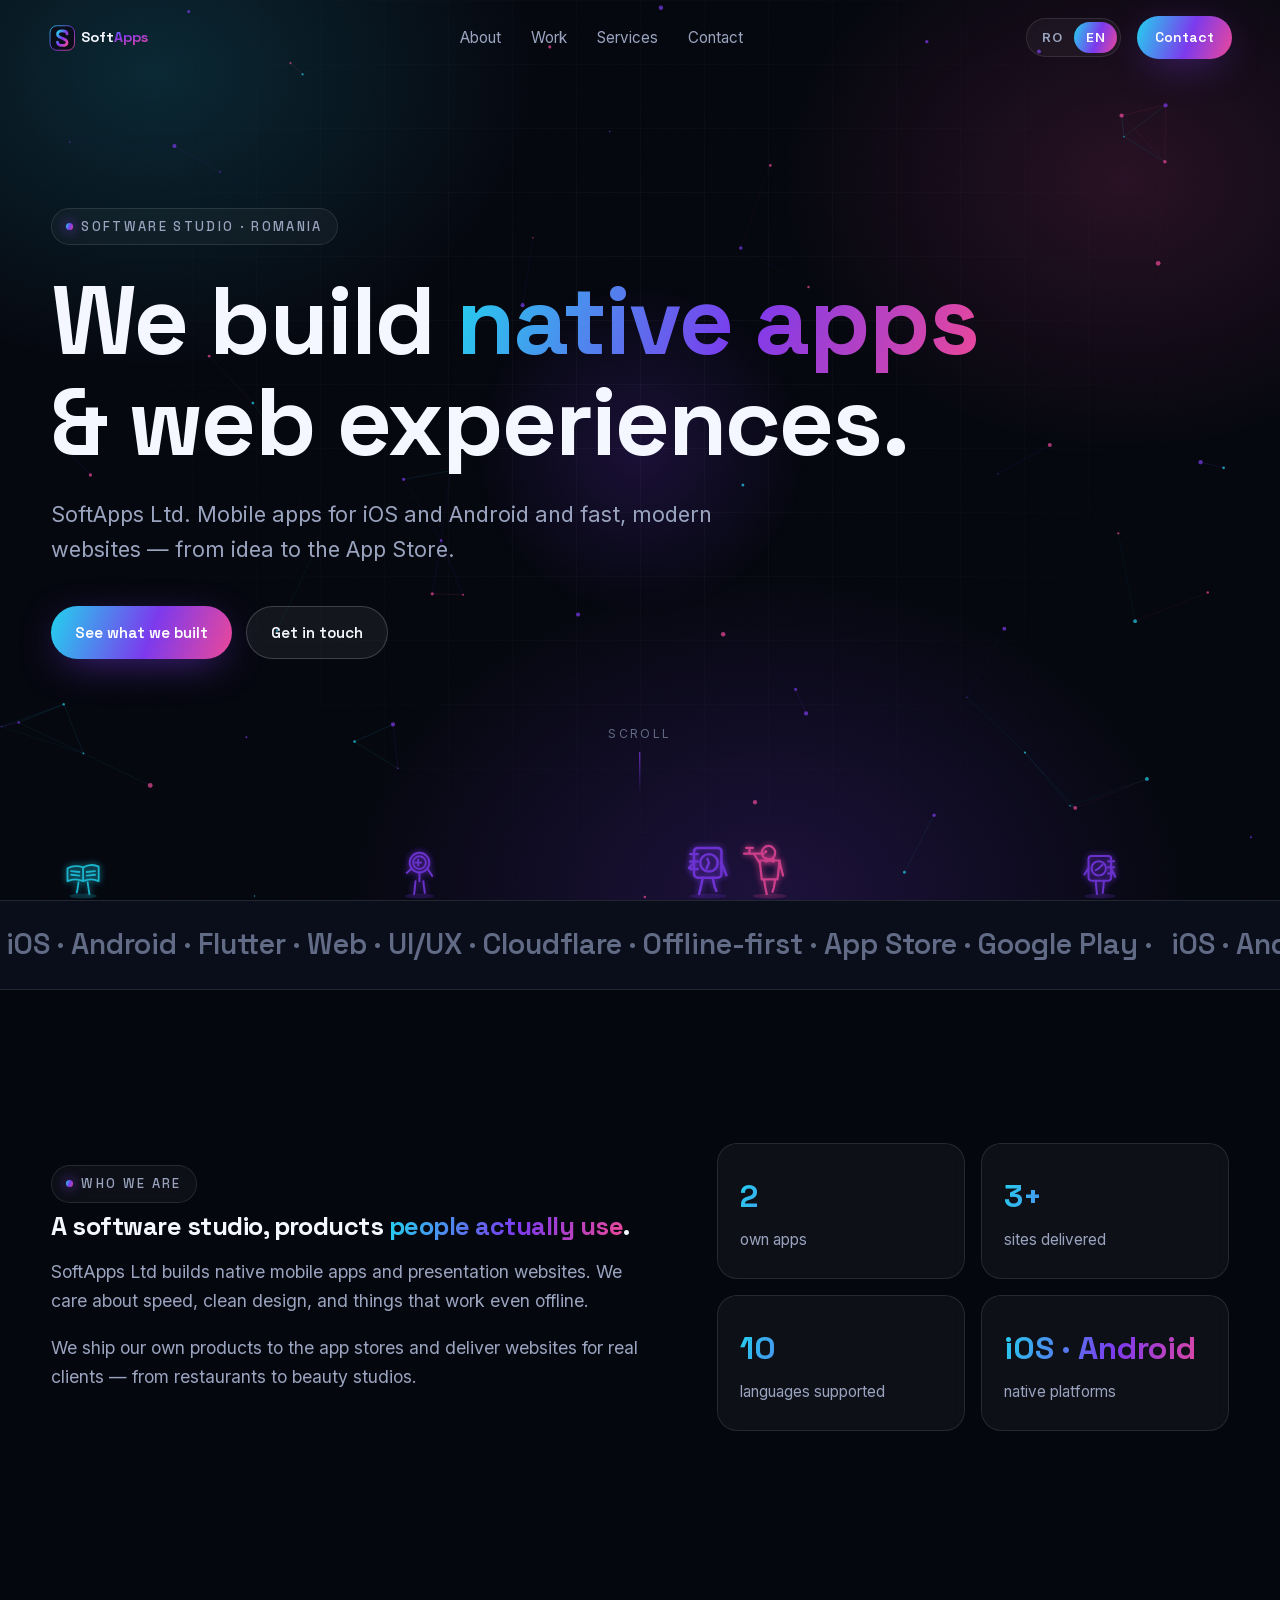
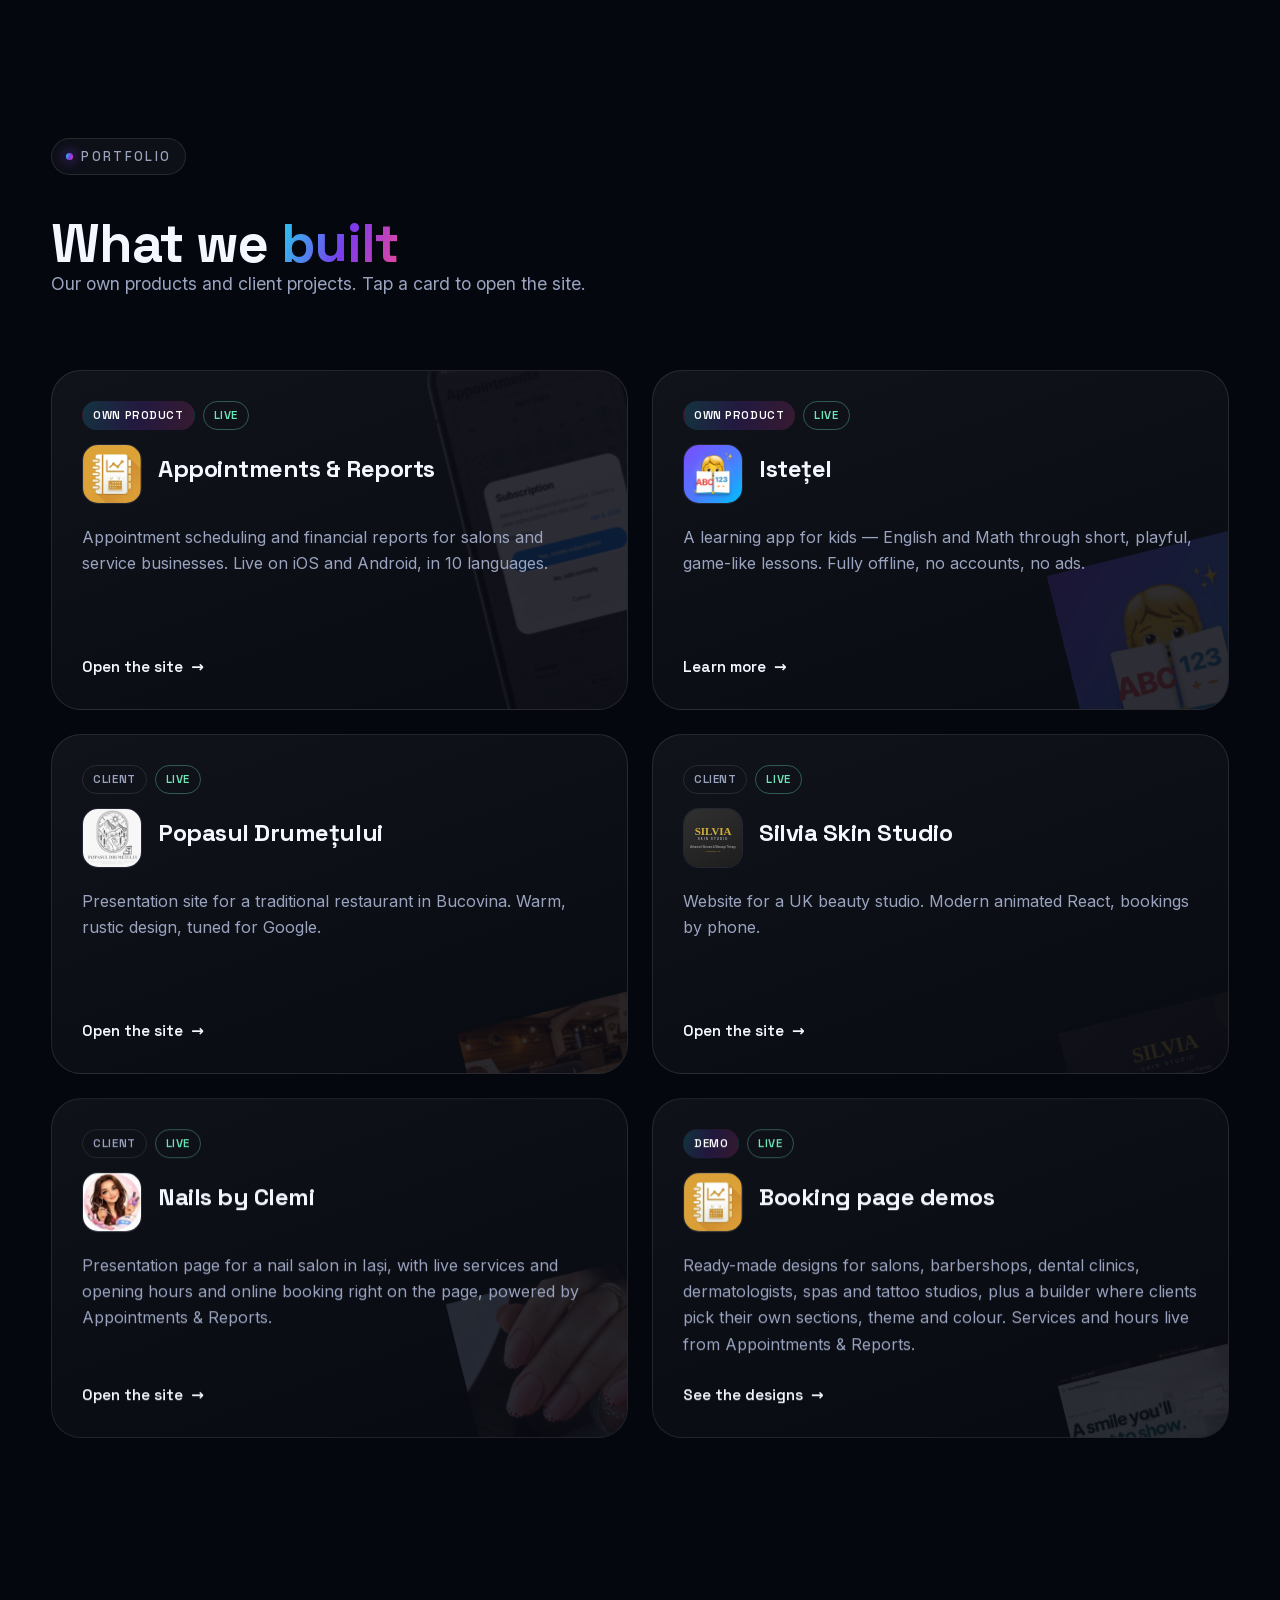
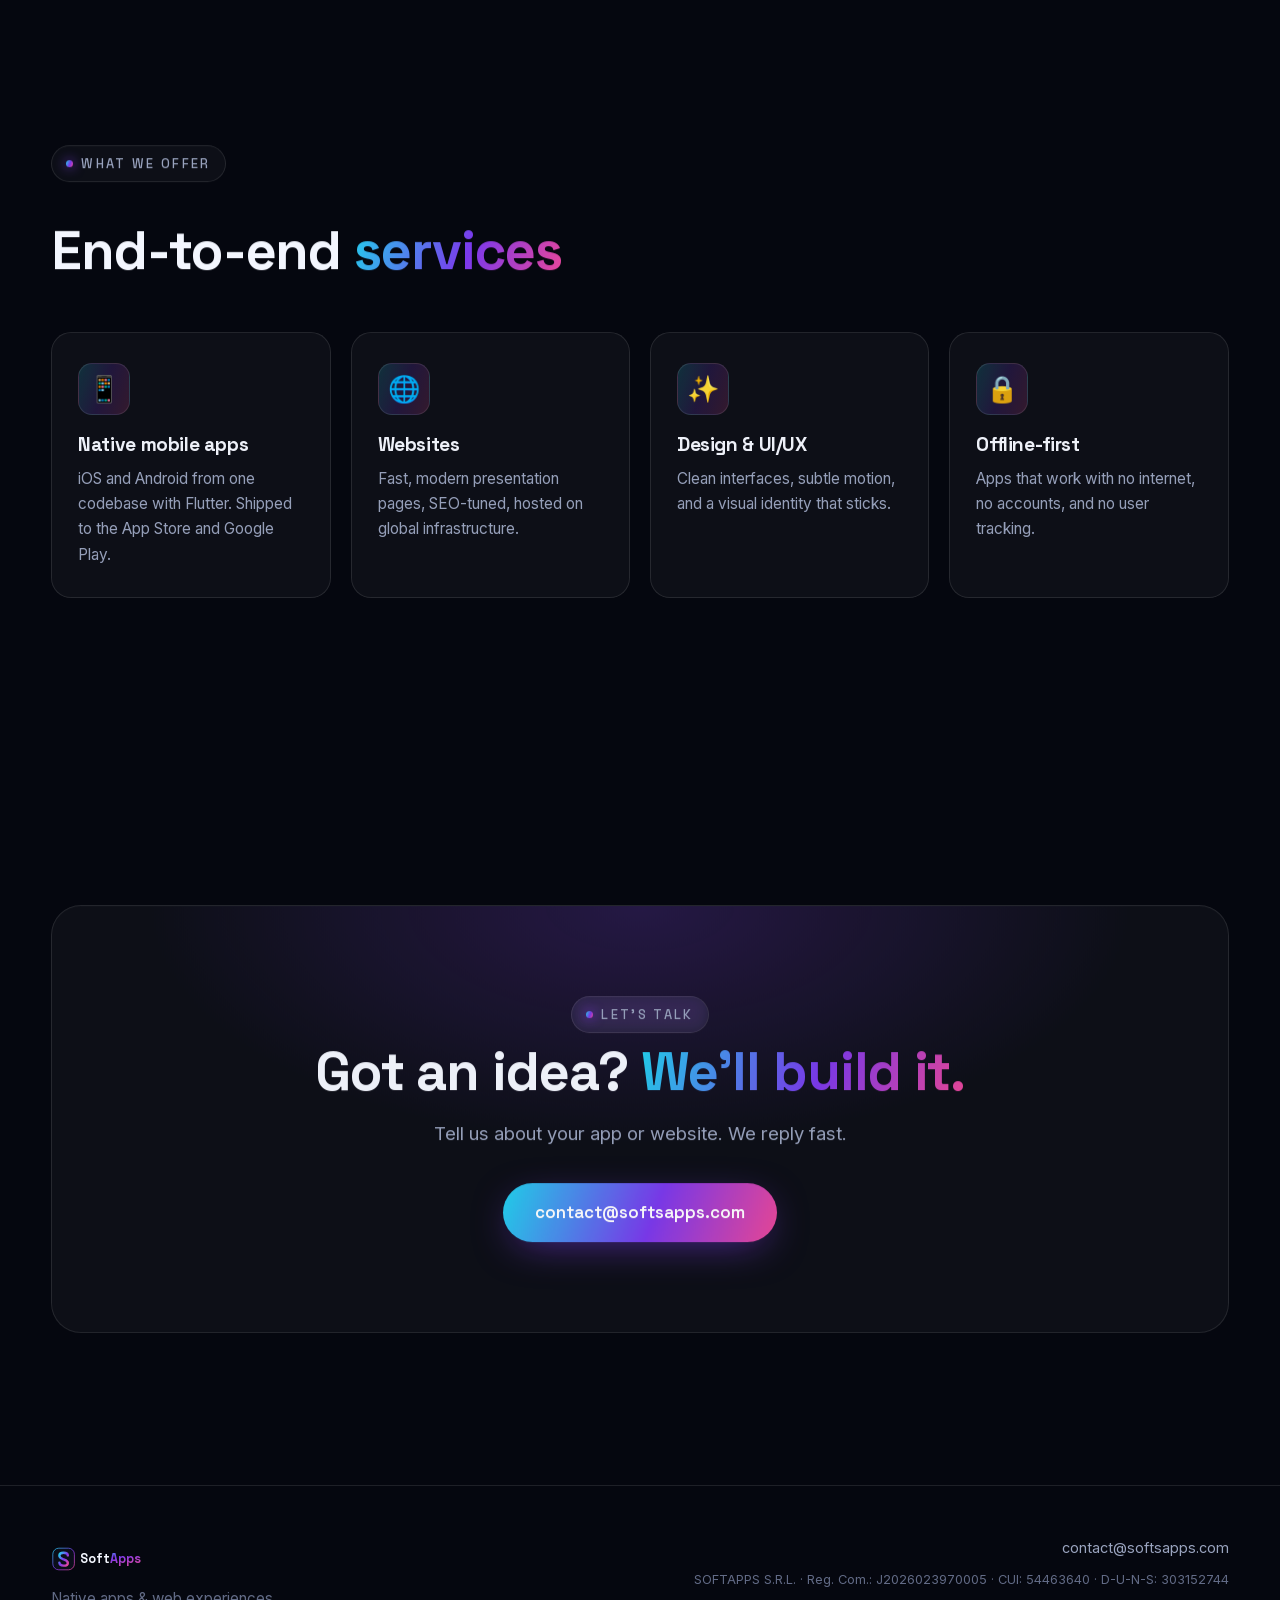
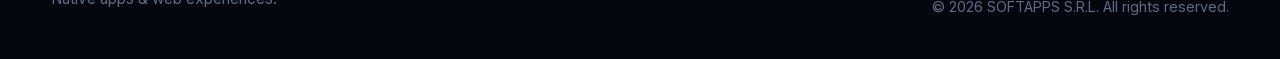
==== commit 94c12dee: "Merge the demo cards into one: designs plus the page builder One portfolio card links to the demo hu" ====
--- a/index.html
+++ b/index.html
@@ -308,27 +308,10 @@
               <img class="card-icon" src="/assets/portfolio/appointments-icon.png" alt="Appointments &amp; Reports" loading="lazy">
               <h3 data-i18n="work_demos_title">Pagini de programare demo</h3>
             </div>
-            <p data-i18n="work_demos_desc">Modele gata de pagini pentru saloane, frizerii, cabinete stomatologice, dermatologi, spa
-              și tatuaje, cu servicii și program live din Appointments &amp; Reports.</p>
+            <p data-i18n="work_demos_desc">Modele gata pentru saloane, frizerii, cabinete stomatologice, dermatologi, spa și tatuaje,
+              plus un configurator în care clientul își alege singur secțiunile, tema și culoarea. Servicii și program live din
+              Appointments &amp; Reports.</p>
             <span class="card-cta"><span data-i18n="cta_demos">Vezi modelele</span> <span class="arrow">→</span></span>
-          </div>
-        </a>
-
-        <!-- Page builder -->
-        <a class="card tilt reveal" href="https://yourbusinessname.appointmentsapps.com/designs/builder/" target="_blank" rel="noopener">
-          <img class="card-thumb" src="/assets/portfolio/builder-shot.jpg" alt="" aria-hidden="true" loading="lazy">
-          <div class="card-inner">
-            <div class="card-badges">
-              <span class="tag tag-own" data-i18n="badge_demo">Demo</span>
-              <span class="tag tag-live" data-i18n="badge_live">Live</span>
-            </div>
-            <div class="card-head">
-              <img class="card-icon" src="/assets/portfolio/appointments-icon.png" alt="Appointments &amp; Reports" loading="lazy">
-              <h3 data-i18n="work_builder_title">Configurator de pagină</h3>
-            </div>
-            <p data-i18n="work_builder_desc">Clientul își alege secțiunile, ordinea, tema și culoarea și își vede pagina live: hero 3D,
-              carte de prețuri cu pagini care se întorc, galerii, echipă, program.</p>
-            <span class="card-cta"><span data-i18n="cta_try">Încearcă-l</span> <span class="arrow">→</span></span>
           </div>
         </a>
       </div>
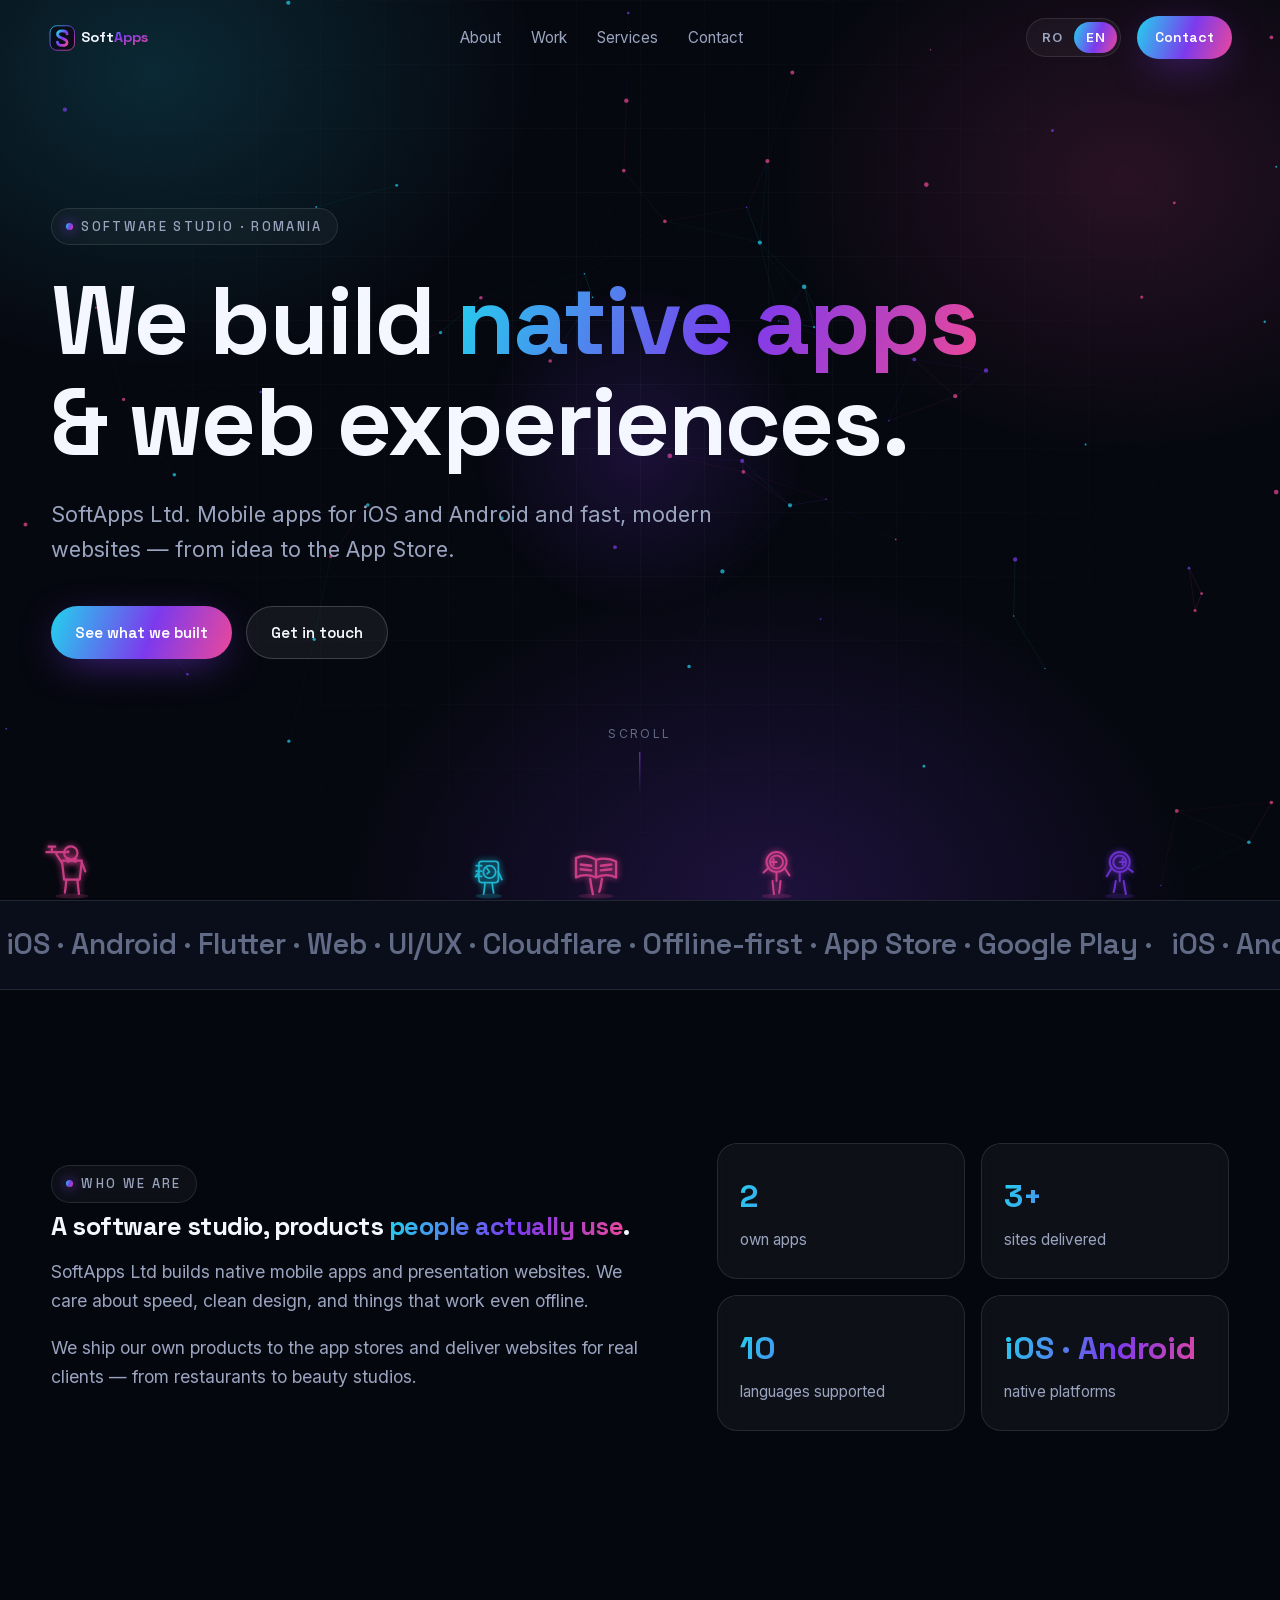
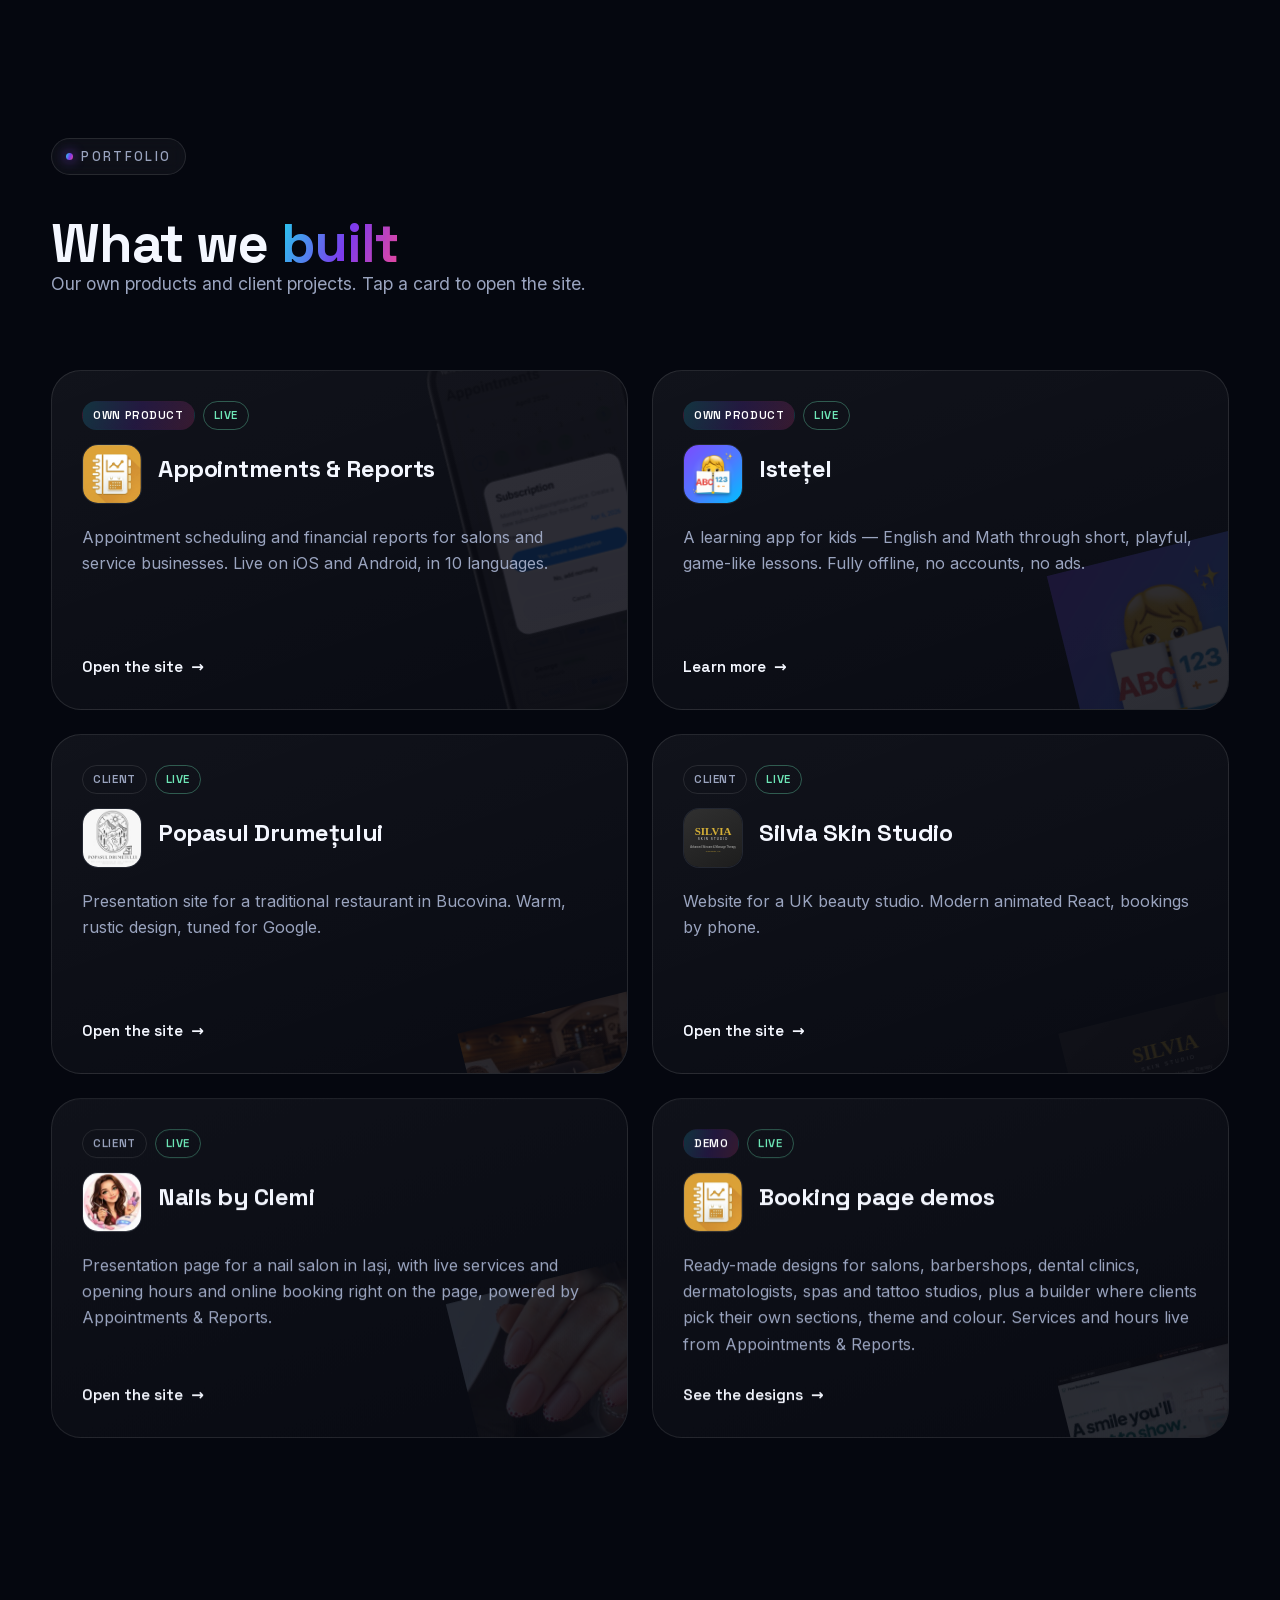
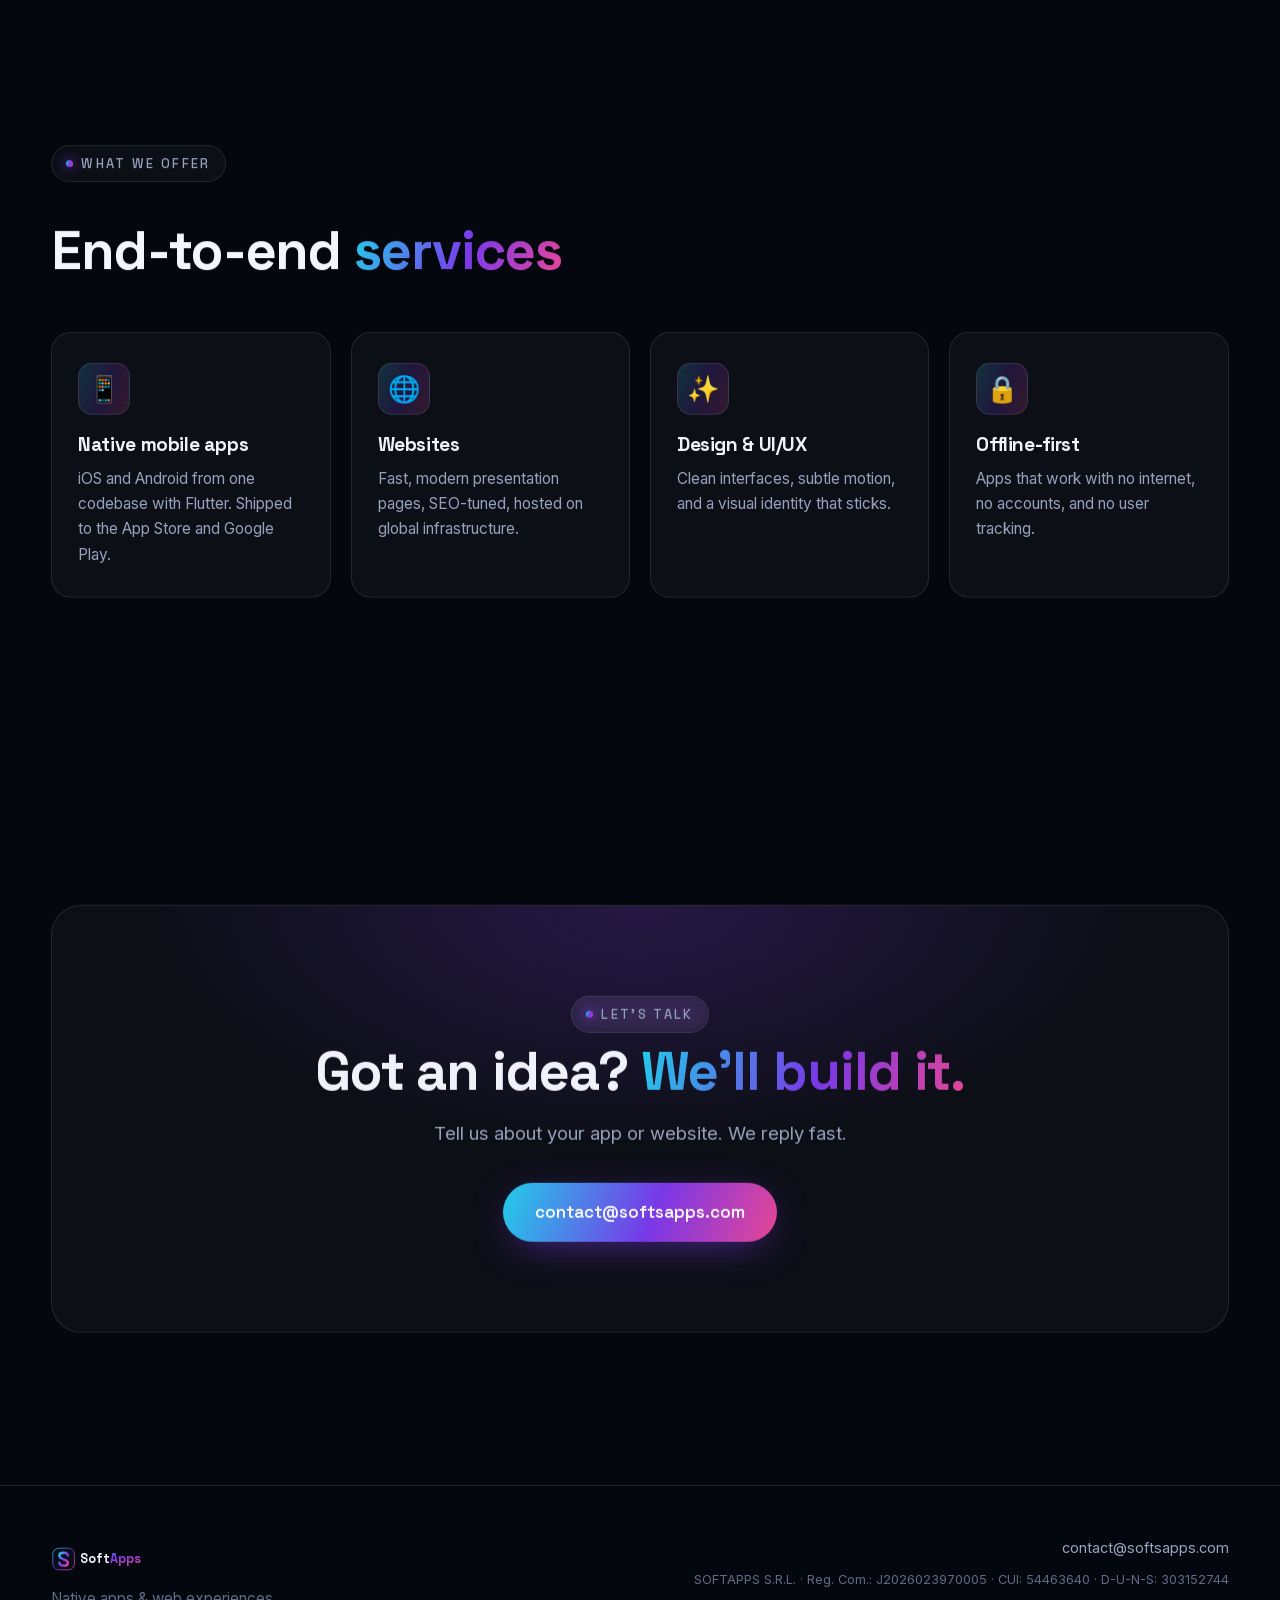
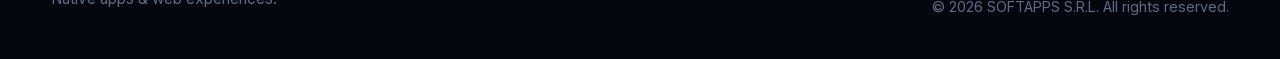
==== commit 2028457b: "Booking page demos card opens the page builder Co-Authored-By: Claude Opus 5.5 <noreply@anthropic.co" ====
--- a/index.html
+++ b/index.html
@@ -297,7 +297,7 @@
         </a>
 
         <!-- Booking page demos -->
-        <a class="card tilt reveal" href="https://yourbusinessname.appointmentsapps.com" target="_blank" rel="noopener">
+        <a class="card tilt reveal" href="https://yourbusinessname.appointmentsapps.com/designs/builder/" target="_blank" rel="noopener">
           <img class="card-thumb" src="/assets/portfolio/demos-shot.jpg" alt="" aria-hidden="true" loading="lazy">
           <div class="card-inner">
             <div class="card-badges">
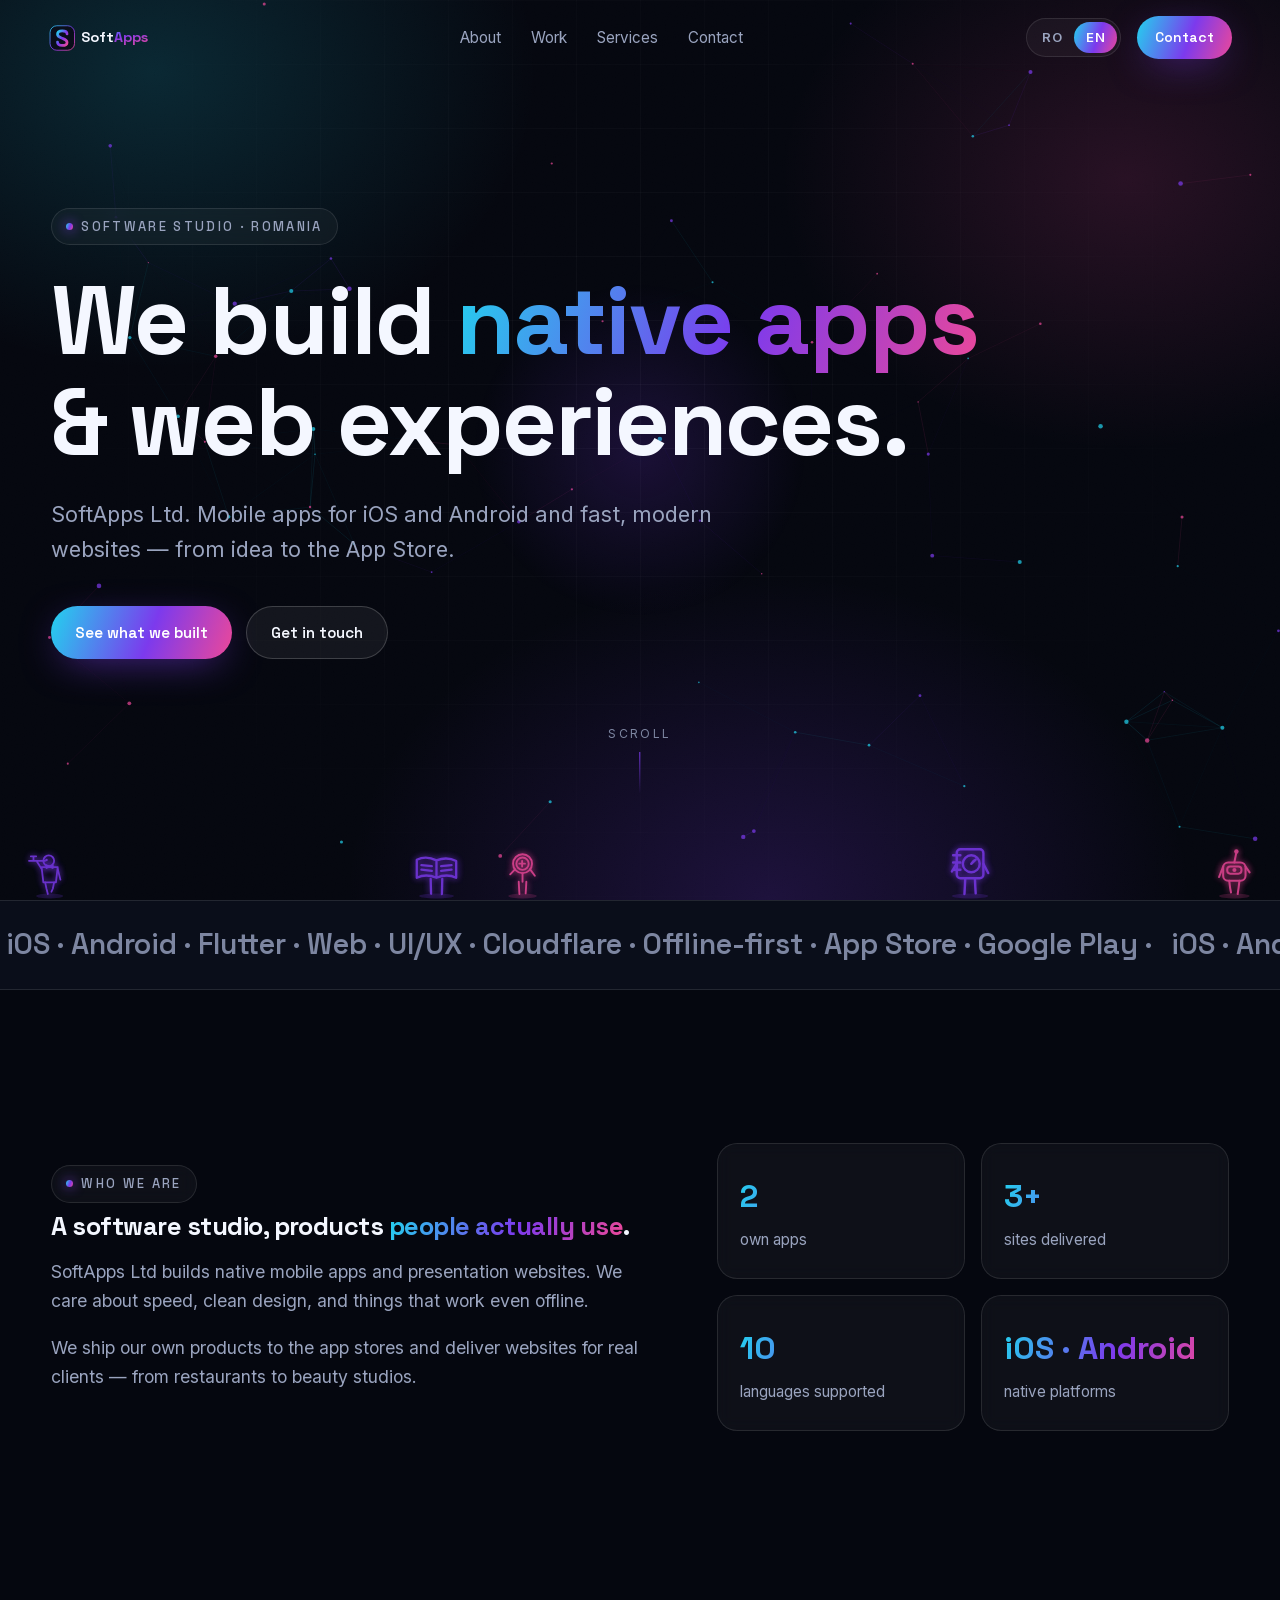
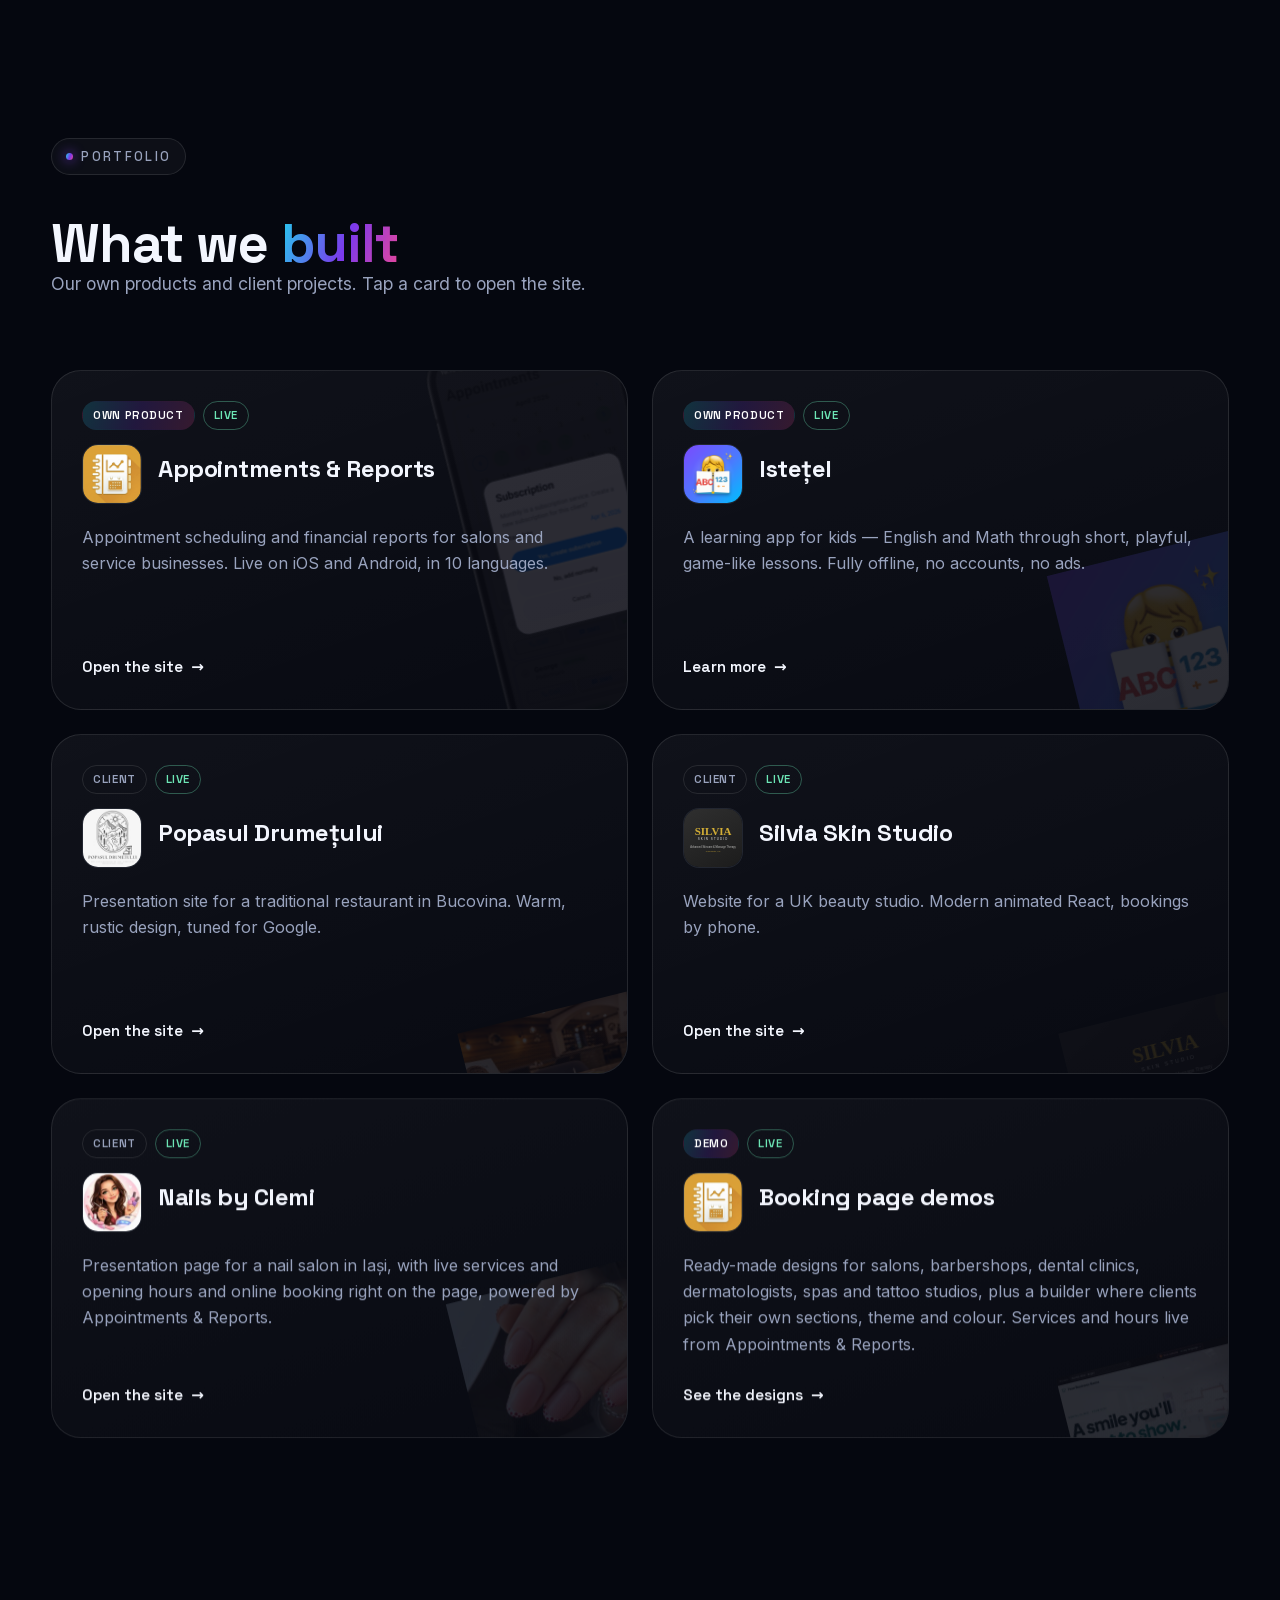
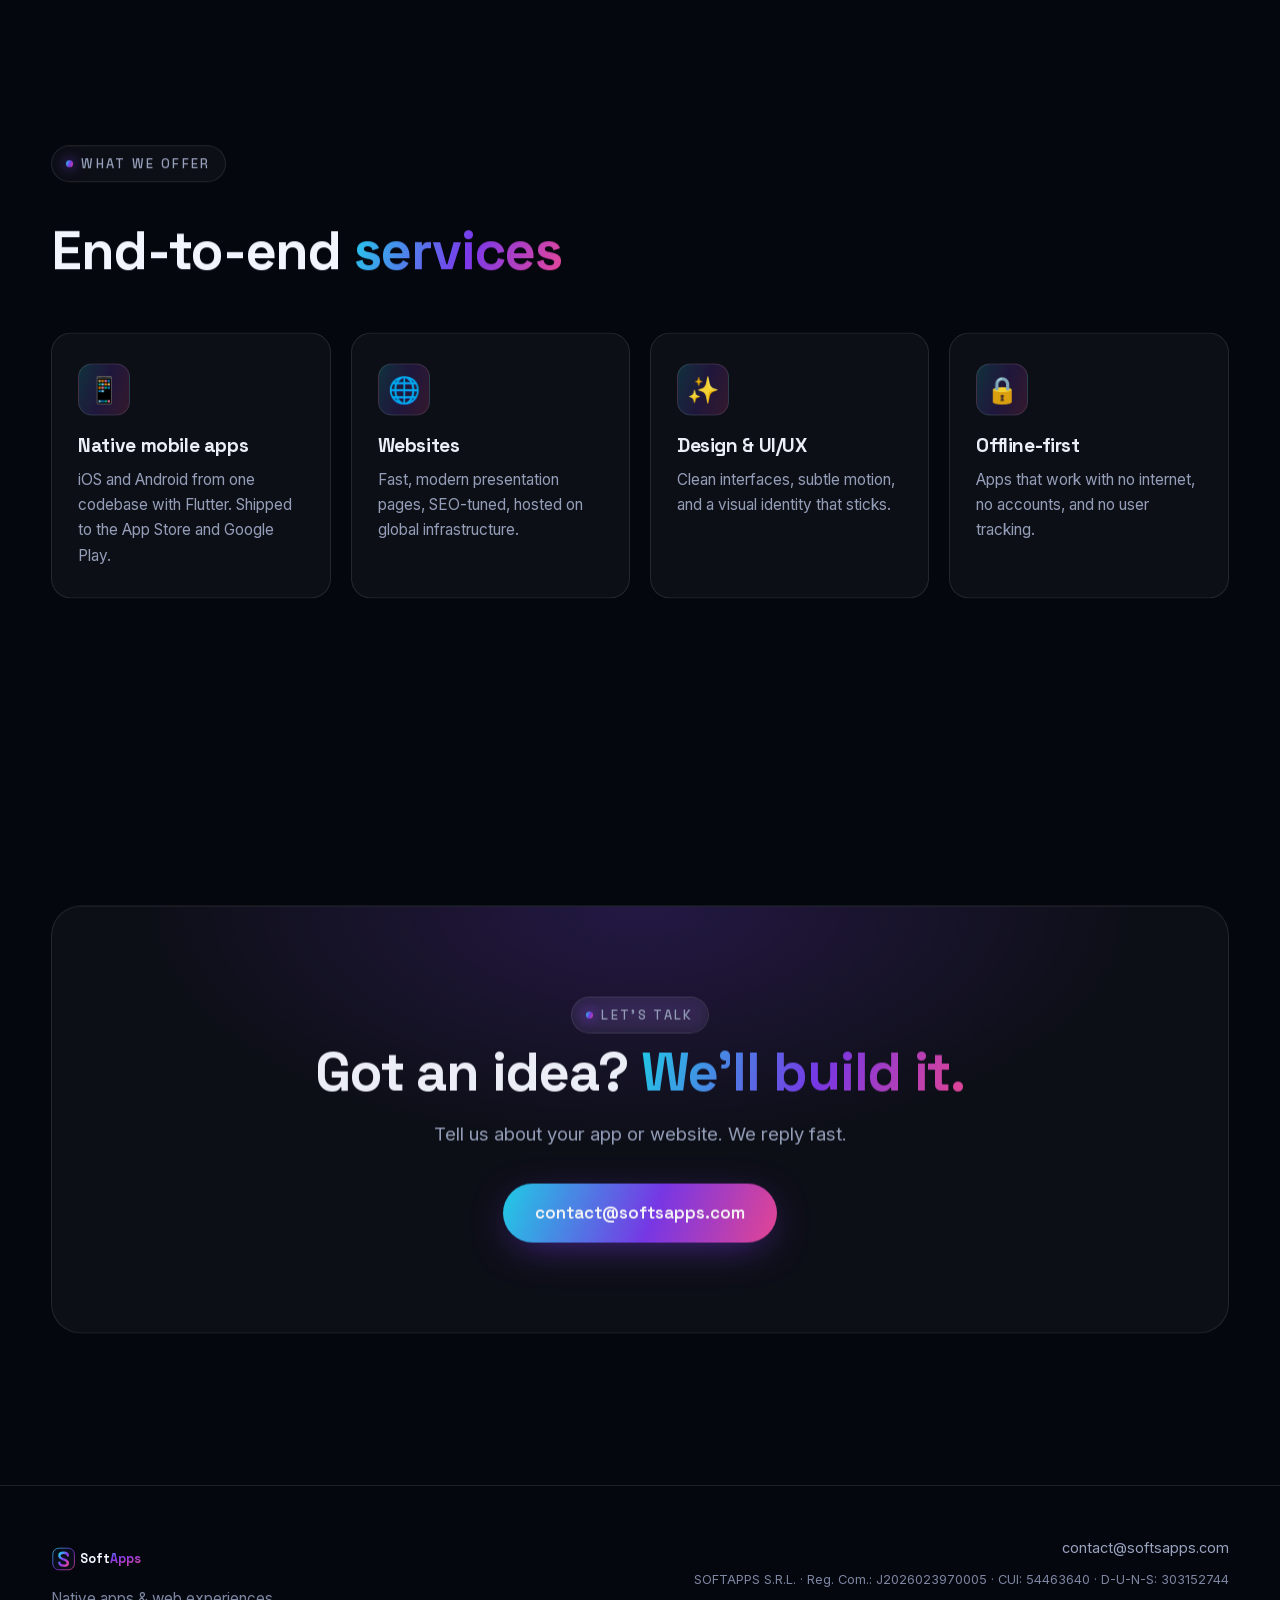
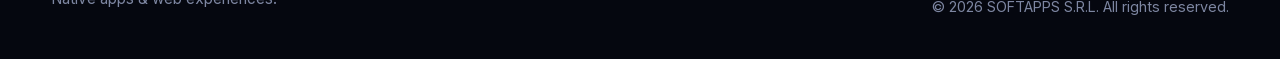
==== commit 2d2135ca: "Fix web-checks failures: contrast, image sizes, store badge labels, og:image - Raise --text-faint to" ====
--- a/index.html
+++ b/index.html
@@ -204,7 +204,7 @@
         <!-- Appointments -->
         <a class="card tilt reveal" href="https://appointmentsapps.com" target="_blank" rel="noopener">
           <img class="card-thumb" src="/assets/portfolio/appointments-shot.png" alt="" aria-hidden="true"
-            loading="lazy">
+            loading="lazy" width="189" height="400">
           <div class="card-inner">
             <div class="card-badges">
               <span class="tag tag-own" data-i18n="badge_own">Produs propriu</span>
@@ -212,7 +212,7 @@
             </div>
             <div class="card-head">
               <img class="card-icon" src="/assets/portfolio/appointments-icon.png" alt="Appointments &amp; Reports"
-                loading="lazy">
+                loading="lazy" width="128" height="128">
               <h3 data-i18n="work_appts_title">Appointments &amp; Reports</h3>
             </div>
             <p data-i18n="work_appts_desc">Aplicație de programări și rapoarte financiare pentru saloane și afaceri de
@@ -224,14 +224,14 @@
 
         <!-- Istetel -->
         <a class="card tilt reveal" href="/istetel/">
-          <img class="card-thumb" src="/assets/portfolio/istetel-icon.png" alt="" aria-hidden="true" loading="lazy">
+          <img class="card-thumb" src="/assets/portfolio/istetel-icon.png" alt="" aria-hidden="true" loading="lazy" width="256" height="256">
           <div class="card-inner">
             <div class="card-badges">
               <span class="tag tag-own" data-i18n="badge_own">Produs propriu</span>
               <span class="tag tag-live" data-i18n="badge_live">Live</span>
             </div>
             <div class="card-head">
-              <img class="card-icon" src="/assets/portfolio/istetel-icon.png" alt="Istețel" loading="lazy">
+              <img class="card-icon" src="/assets/portfolio/istetel-icon.png" alt="Istețel" loading="lazy" width="256" height="256">
               <h3 data-i18n="work_istetel_title">Istețel</h3>
             </div>
             <p data-i18n="work_istetel_desc">Aplicație educativă pentru copii — engleză și matematică, prin lecții scurte și jucăușe.
@@ -242,14 +242,14 @@
 
         <!-- Popasul -->
         <a class="card tilt reveal" href="https://popasuldrumetuluibucovina.ro" target="_blank" rel="noopener">
-          <img class="card-thumb" src="/assets/portfolio/popasul-hero.jpg" alt="" aria-hidden="true" loading="lazy">
+          <img class="card-thumb" src="/assets/portfolio/popasul-hero.jpg" alt="" aria-hidden="true" loading="lazy" width="400" height="209">
           <div class="card-inner">
             <div class="card-badges">
               <span class="tag tag-client" data-i18n="badge_client">Client</span>
               <span class="tag tag-live" data-i18n="badge_live">Live</span>
             </div>
             <div class="card-head">
-              <img class="card-icon" src="/assets/portfolio/popasul-logo.jpg" alt="Popasul Drumețului" loading="lazy">
+              <img class="card-icon" src="/assets/portfolio/popasul-logo.jpg" alt="Popasul Drumețului" loading="lazy" width="128" height="127">
               <h3 data-i18n="work_popasul_title">Popasul Drumețului</h3>
             </div>
             <p data-i18n="work_popasul_desc">Site de prezentare pentru un restaurant tradițional din Bucovina.</p>
@@ -260,14 +260,14 @@
 
         <!-- Silvia -->
         <a class="card tilt reveal" href="https://silviaskinstudio.co.uk" target="_blank" rel="noopener">
-          <img class="card-thumb" src="/assets/portfolio/silvia-og.svg" alt="" aria-hidden="true" loading="lazy">
+          <img class="card-thumb" src="/assets/portfolio/silvia-og.svg" alt="" aria-hidden="true" loading="lazy" width="1200" height="630">
           <div class="card-inner">
             <div class="card-badges">
               <span class="tag tag-client" data-i18n="badge_client">Client</span>
               <span class="tag tag-live" data-i18n="badge_live">Live</span>
             </div>
             <div class="card-head">
-              <img class="card-icon" src="/assets/portfolio/silvia-og.svg" alt="Silvia Skin Studio" loading="lazy">
+              <img class="card-icon" src="/assets/portfolio/silvia-og.svg" alt="Silvia Skin Studio" loading="lazy" width="1200" height="630">
               <h3 data-i18n="work_silvia_title">Silvia Skin Studio</h3>
             </div>
             <p data-i18n="work_silvia_desc">Site pentru un studio de beauty din Marea Britanie. React modern, animat.
@@ -279,14 +279,14 @@
 
         <!-- Nails by Clemi -->
         <a class="card tilt reveal" href="https://nailsbyclemi.appointmentsapps.com" target="_blank" rel="noopener">
-          <img class="card-thumb" src="/assets/portfolio/nailsbyclemi-hero.jpg" alt="" aria-hidden="true" loading="lazy">
+          <img class="card-thumb" src="/assets/portfolio/nailsbyclemi-hero.jpg" alt="" aria-hidden="true" loading="lazy" width="400" height="400">
           <div class="card-inner">
             <div class="card-badges">
               <span class="tag tag-client" data-i18n="badge_client">Client</span>
               <span class="tag tag-live" data-i18n="badge_live">Live</span>
             </div>
             <div class="card-head">
-              <img class="card-icon" src="/assets/portfolio/nailsbyclemi-logo.jpg" alt="Nails by Clemi" loading="lazy">
+              <img class="card-icon" src="/assets/portfolio/nailsbyclemi-logo.jpg" alt="Nails by Clemi" loading="lazy" width="128" height="128">
               <h3 data-i18n="work_clemi_title">Nails by Clemi</h3>
             </div>
             <p data-i18n="work_clemi_desc">Pagină de prezentare pentru un salon de unghii din Iași, cu servicii și program live
@@ -298,14 +298,14 @@
 
         <!-- Booking page demos -->
         <a class="card tilt reveal" href="https://yourbusinessname.appointmentsapps.com/designs/builder/" target="_blank" rel="noopener">
-          <img class="card-thumb" src="/assets/portfolio/demos-shot.jpg" alt="" aria-hidden="true" loading="lazy">
+          <img class="card-thumb" src="/assets/portfolio/demos-shot.jpg" alt="" aria-hidden="true" loading="lazy" width="800" height="500">
           <div class="card-inner">
             <div class="card-badges">
               <span class="tag tag-own" data-i18n="badge_demo">Demo</span>
               <span class="tag tag-live" data-i18n="badge_live">Live</span>
             </div>
             <div class="card-head">
-              <img class="card-icon" src="/assets/portfolio/appointments-icon.png" alt="Appointments &amp; Reports" loading="lazy">
+              <img class="card-icon" src="/assets/portfolio/appointments-icon.png" alt="Appointments &amp; Reports" loading="lazy" width="128" height="128">
               <h3 data-i18n="work_demos_title">Pagini de programare demo</h3>
             </div>
             <p data-i18n="work_demos_desc">Modele gata pentru saloane, frizerii, cabinete stomatologice, dermatologi, spa și tatuaje,
--- a/css/style.css
+++ b/css/style.css
@@ -15,7 +15,7 @@
   --border-strong: rgba(255, 255, 255, 0.18);
   --text: #f4f7ff;
   --text-dim: #9aa4bf;
-  --text-faint: #626b86;
+  --text-faint: #7d86a1;
 
   --cyan: #22d3ee;
   --violet: #7c3aed;
@@ -648,6 +648,7 @@
   right: -40px;
   bottom: -40px;
   width: 200px;
+  height: auto;
   opacity: 0.14;
   filter: blur(0.3px);
   transform: rotate(-8deg);
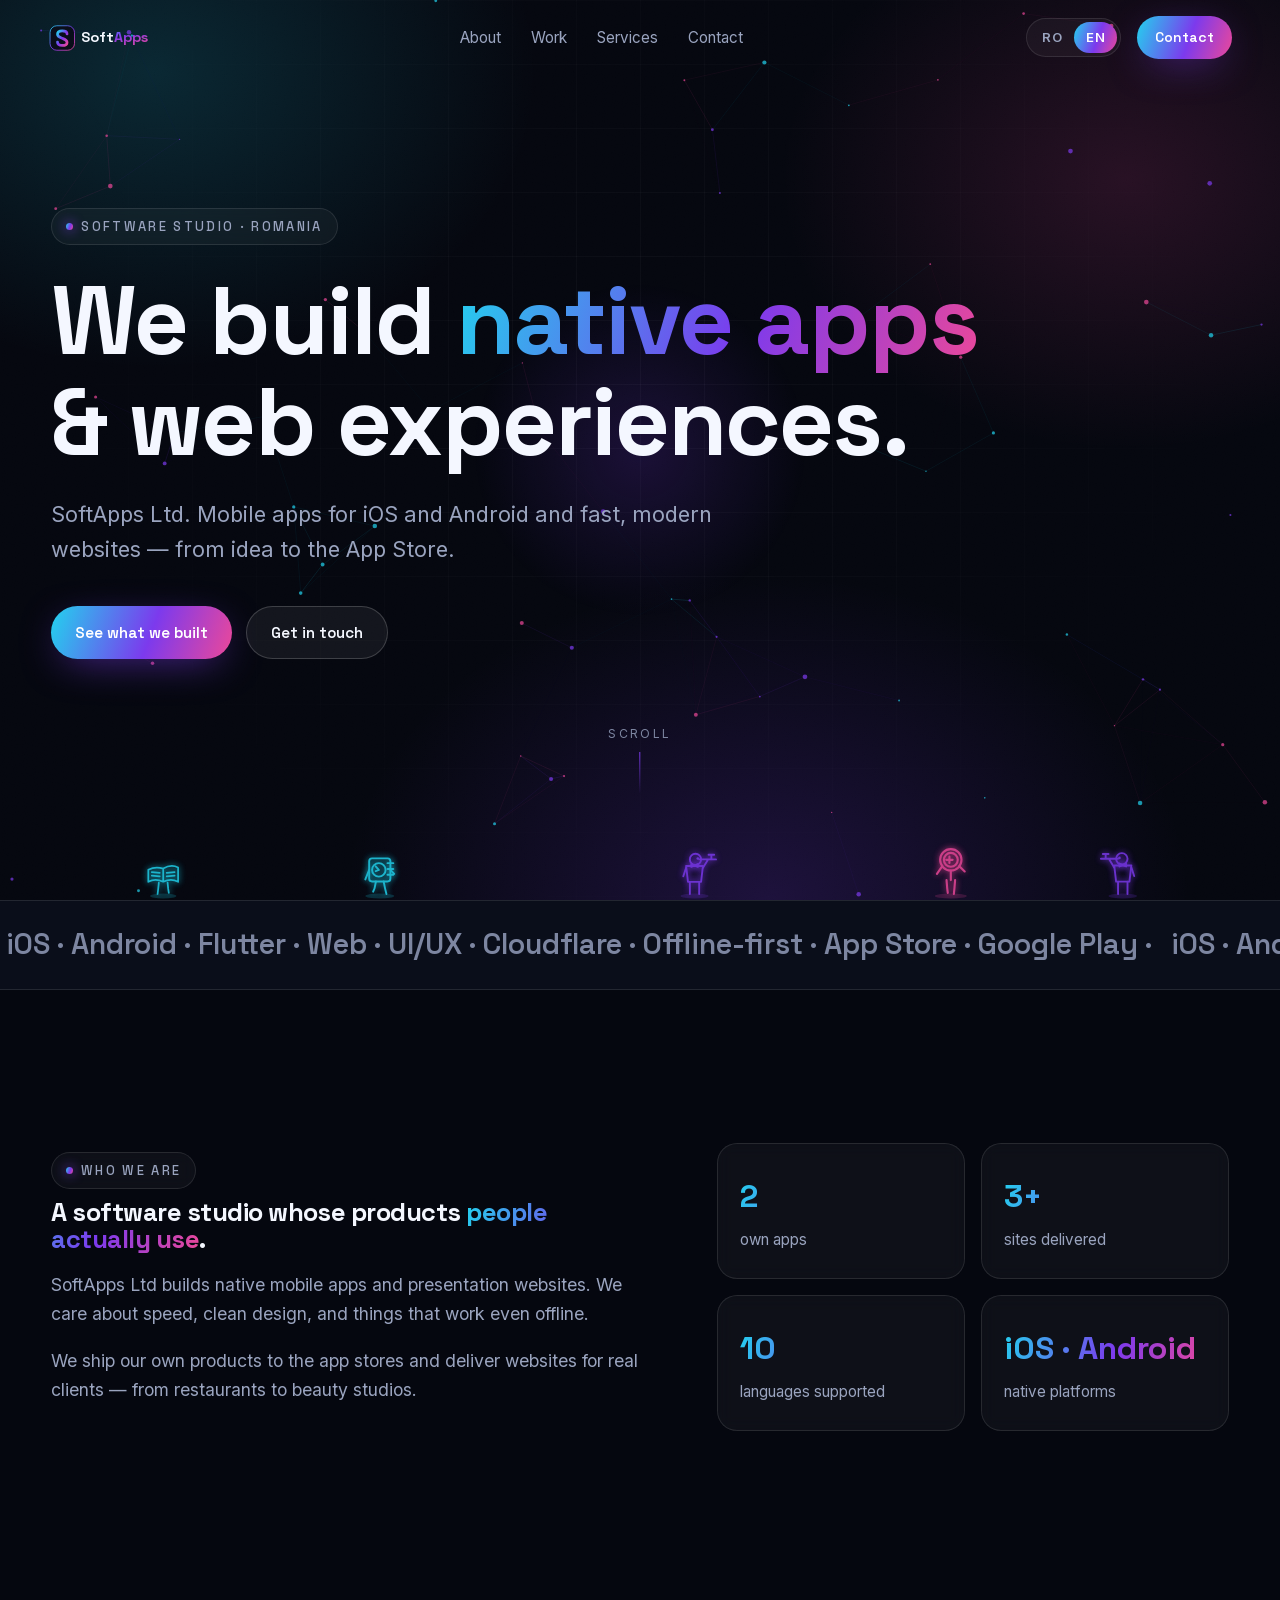
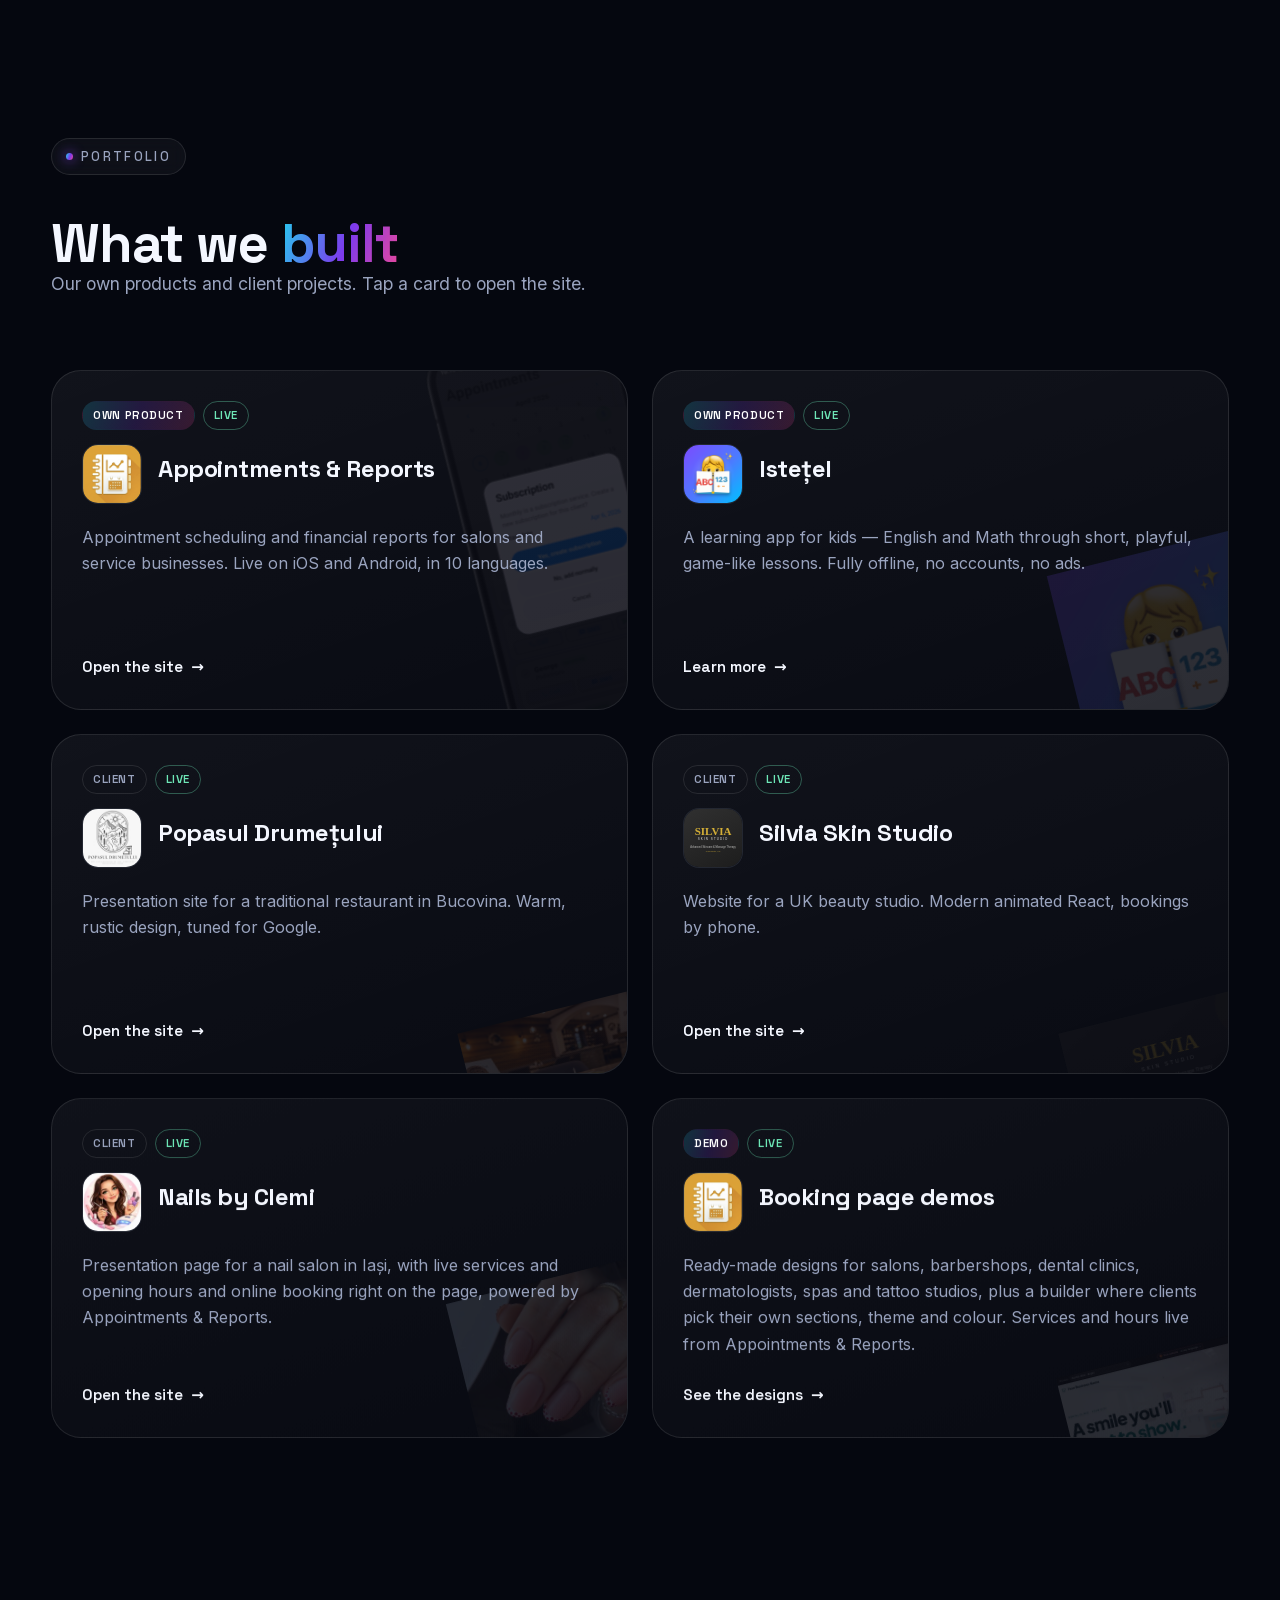
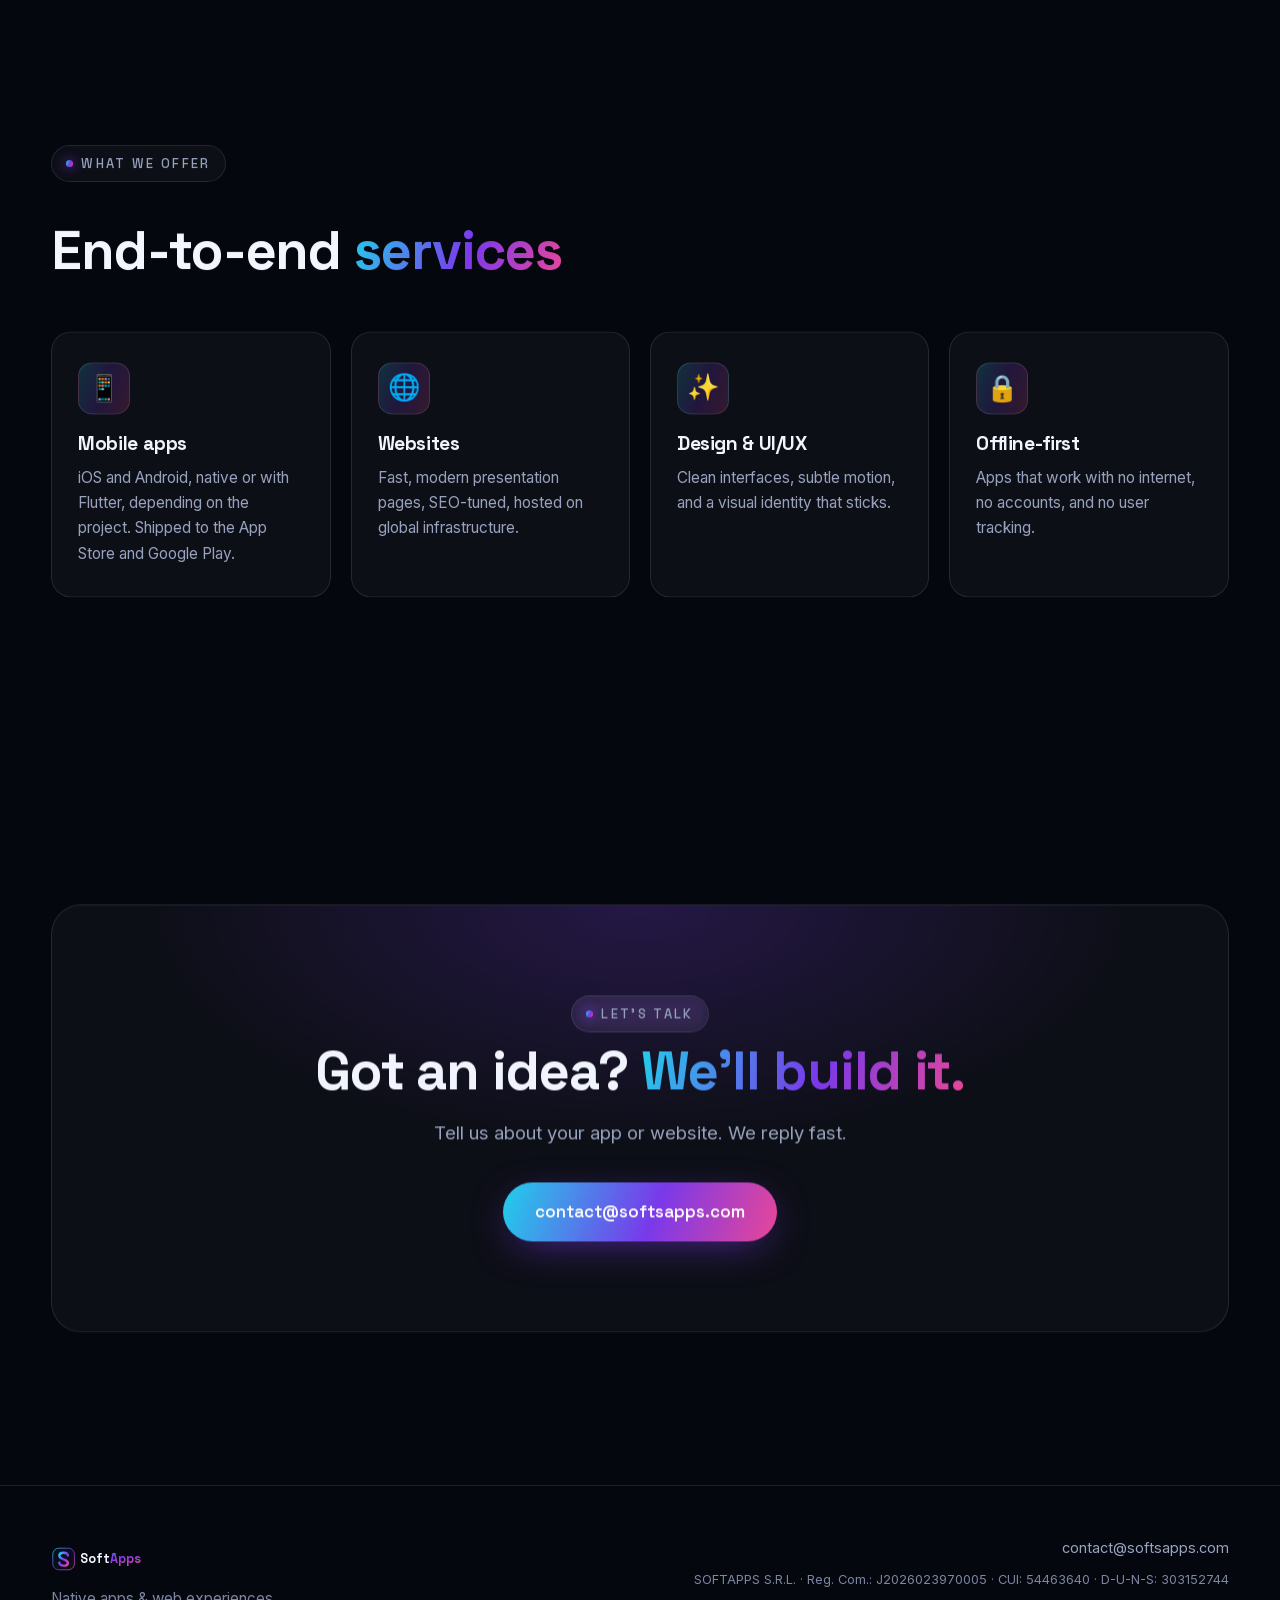
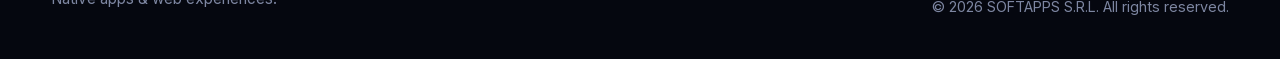
==== commit 9136134f: "Fix copy: about title, mobile service claim, age FAQ question Co-Authored-By: Claude Opus 5.5 <norep" ====
--- a/index.html
+++ b/index.html
@@ -164,8 +164,8 @@
     <div class="wrap about-grid">
       <div class="about-copy reveal">
         <span class="eyebrow" data-i18n="about_eyebrow">Cine suntem</span>
-        <h2 data-i18n-html="about_title_html">Studio de software, produse pe care le <span class="grad">folosește
-            lumea</span>.</h2>
+        <h2 data-i18n-html="about_title_html">Un studio de software cu produse pe care <span class="grad">oamenii
+            le folosesc</span>.</h2>
         <p data-i18n="about_p1">SoftApps SRL construiește aplicații mobile native și pagini web de prezentare.</p>
         <p data-i18n="about_p2">Avem produse proprii în magazinele de aplicații și site-uri livrate pentru clienți
           reali.</p>
@@ -328,8 +328,8 @@
       <div class="svc-grid">
         <div class="svc reveal">
           <div class="svc-ico">📱</div>
-          <h3 data-i18n="svc_mobile_title">Aplicații mobile native</h3>
-          <p data-i18n="svc_mobile_desc">iOS și Android din aceeași bază de cod, cu Flutter.</p>
+          <h3 data-i18n="svc_mobile_title">Aplicații mobile</h3>
+          <p data-i18n="svc_mobile_desc">iOS și Android, native sau cu Flutter, după proiect.</p>
         </div>
         <div class="svc reveal">
           <div class="svc-ico">🌐</div>
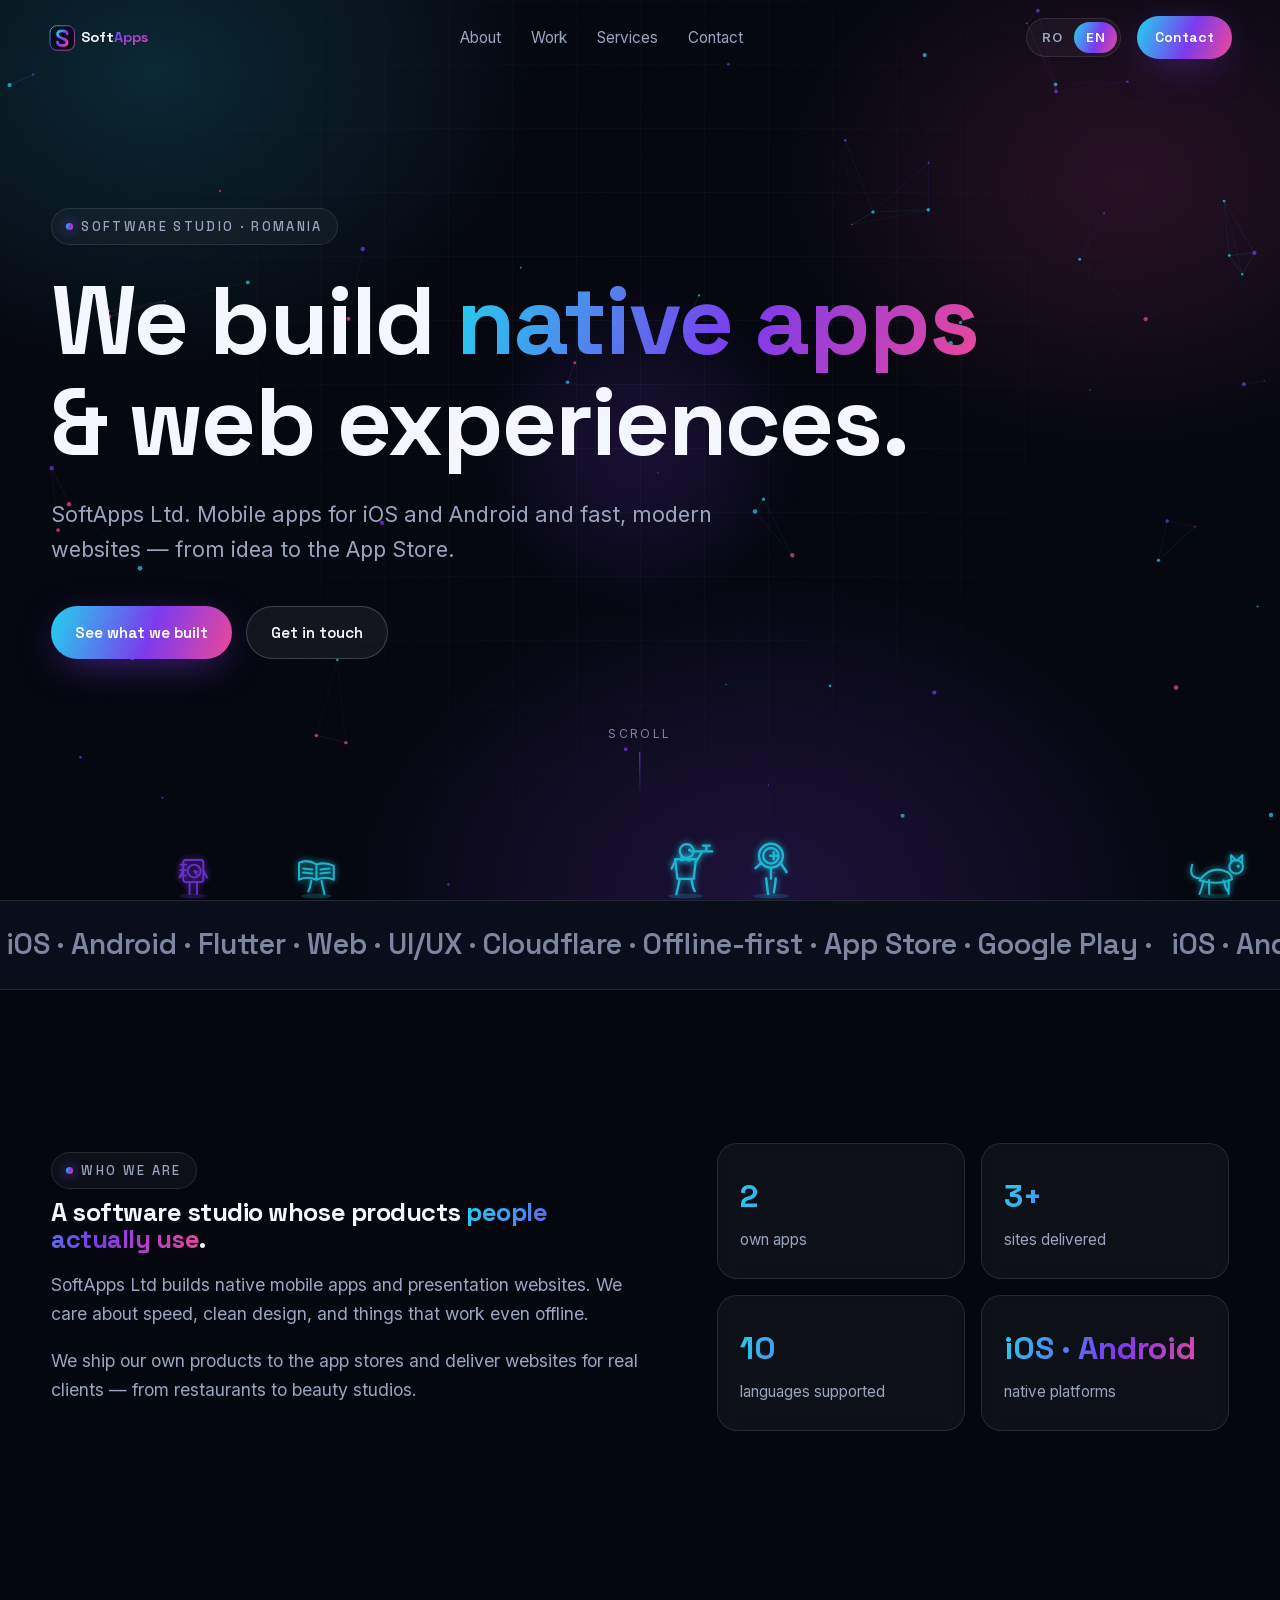
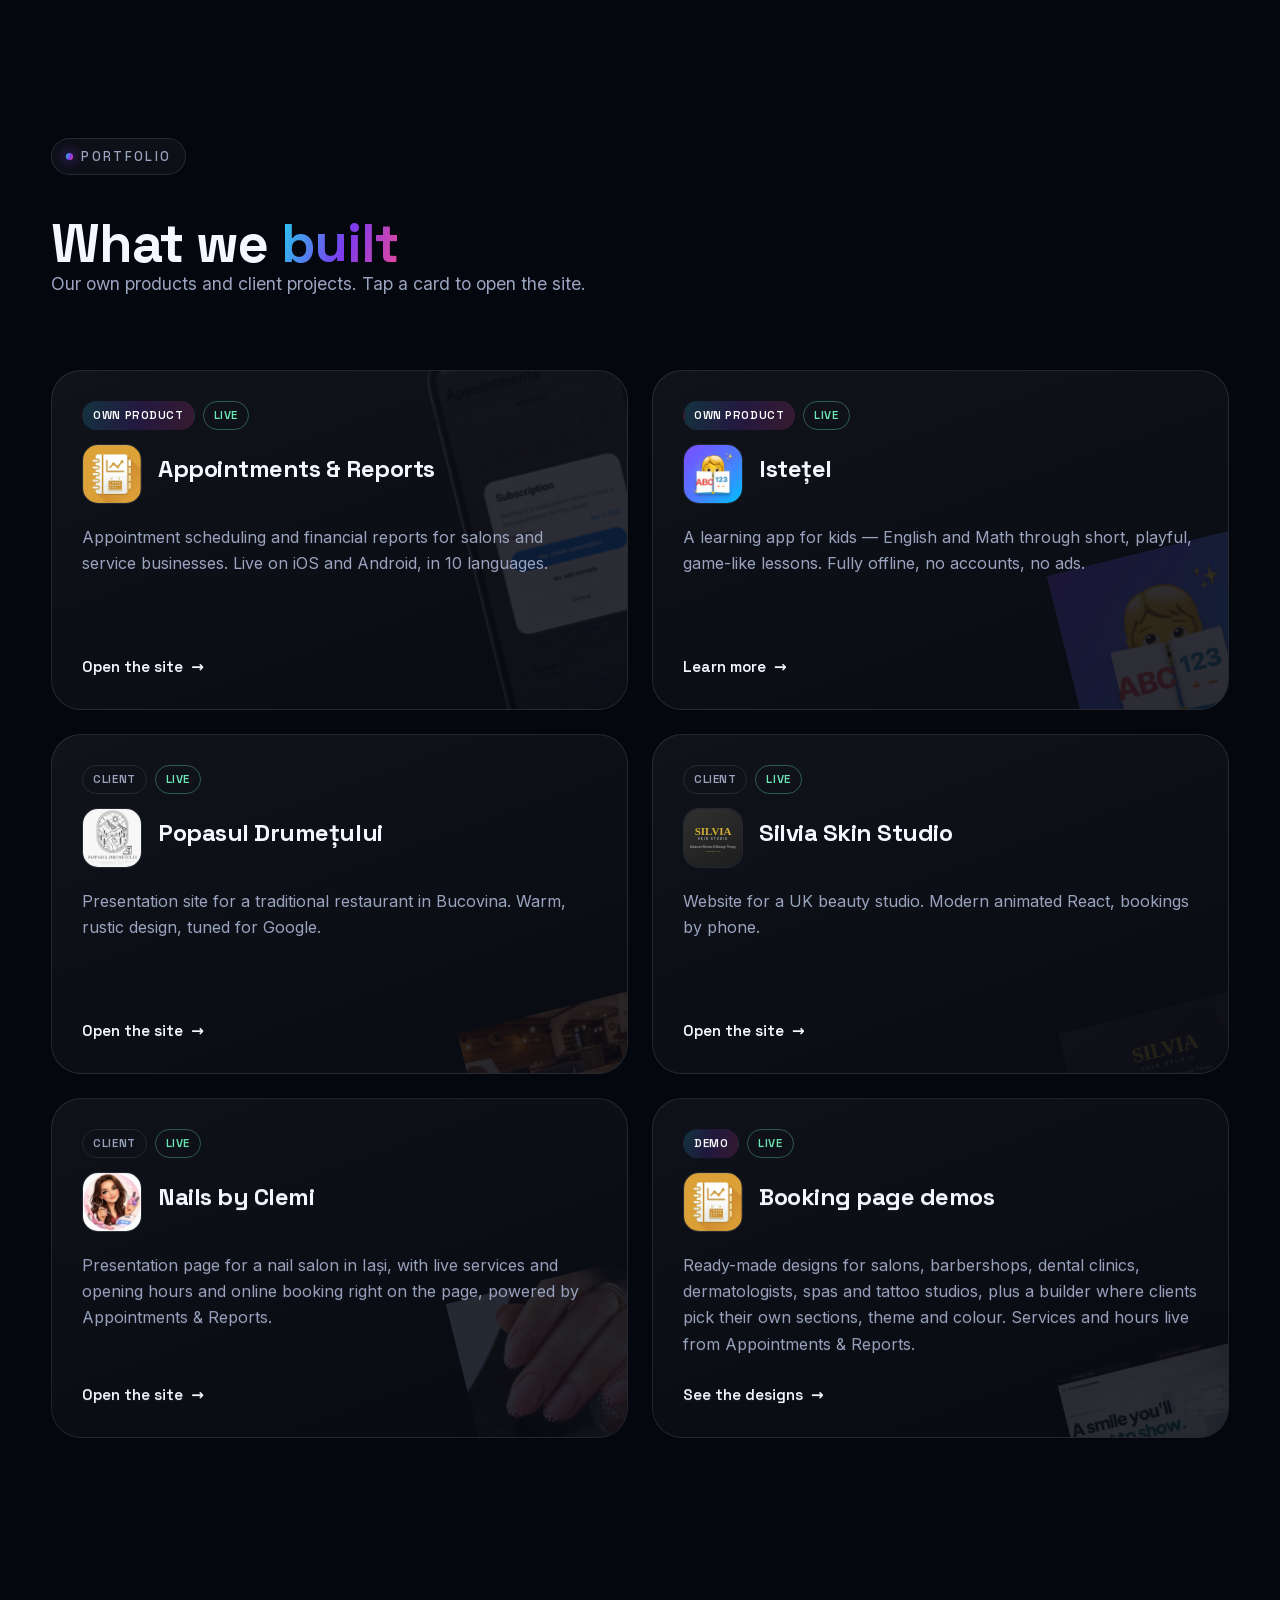
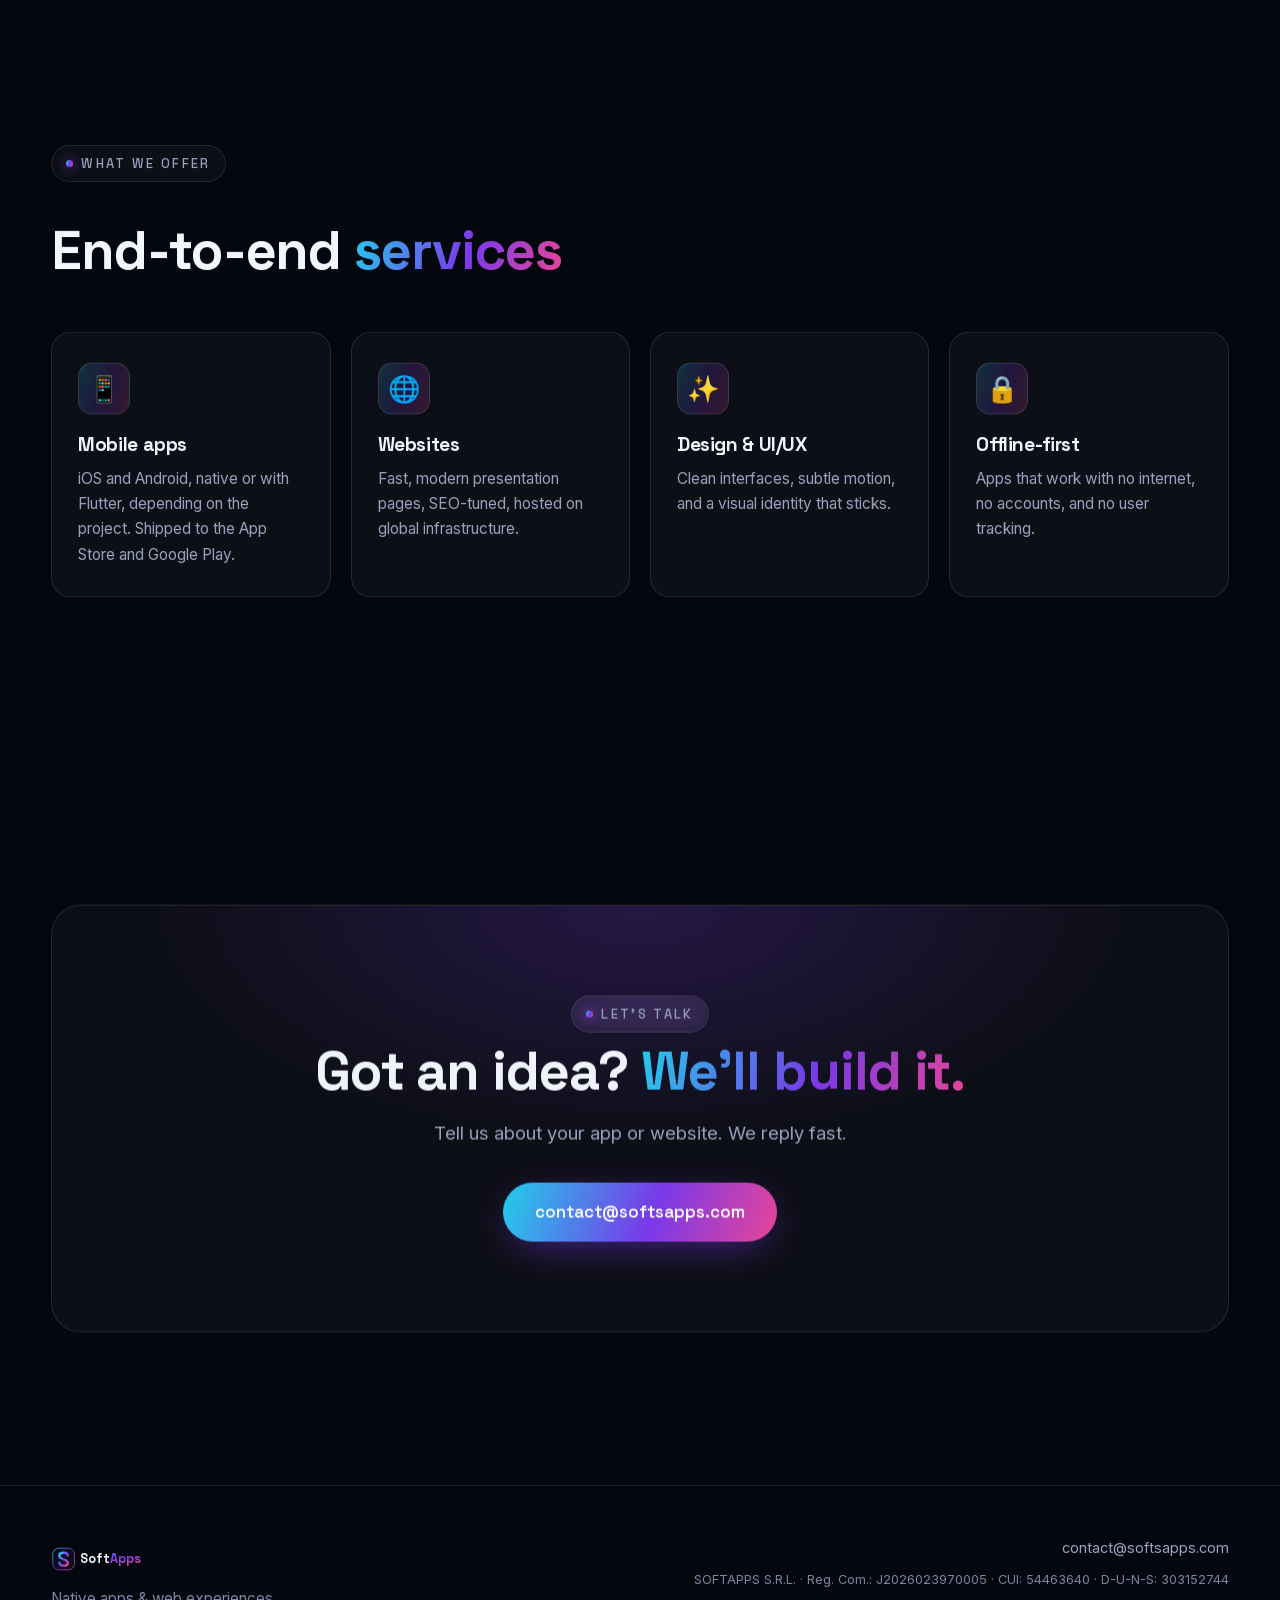
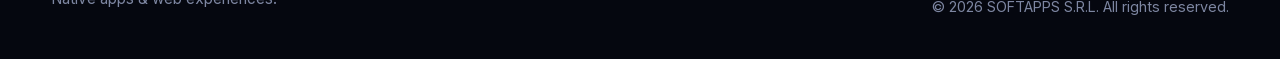
==== commit 5d7760b0: "Rewrite Romanian copy and add Romanian privacy policy Fix literal translations, rename topics to cha" ====
--- a/index.html
+++ b/index.html
@@ -4,7 +4,7 @@
 <head>
   <meta charset="UTF-8">
   <meta name="viewport" content="width=device-width, initial-scale=1.0">
-  <title data-i18n="meta_title">SoftApps — Aplicații native & experiențe web</title>
+  <title data-i18n="meta_title">Aplicații native și site-uri web | SoftApps</title>
   <meta name="description" data-i18n-content="meta_desc"
     content="SoftApps SRL — studio de software din România. Construim aplicații mobile native pentru iOS și Android și site-uri web moderne.">
   <meta name="theme-color" content="#05070f">
@@ -13,14 +13,14 @@
   <meta property="og:site_name" content="SoftApps">
   <meta property="og:locale" content="ro_RO">
   <meta property="og:locale:alternate" content="en_GB">
-  <meta property="og:title" content="SoftApps — Aplicații native & experiențe web">
+  <meta property="og:title" content="Aplicații native și site-uri web | SoftApps">
   <meta property="og:description"
     content="Studio de software din România. Aplicații mobile native și site-uri moderne.">
   <meta property="og:url" content="https://softsapps.com/">
   <meta property="og:image" content="https://softsapps.com/assets/og-image.png">
   <meta property="og:image:width" content="1200">
   <meta property="og:image:height" content="630">
-  <meta property="og:image:alt" content="SoftApps — aplicații native și experiențe web">
+  <meta property="og:image:alt" content="SoftApps — aplicații native și site-uri web">
   <meta name="twitter:card" content="summary_large_image">
 
   <link rel="icon" href="/favicon.svg" type="image/svg+xml">
@@ -103,7 +103,7 @@
     </nav>
 
     <div class="header-right">
-      <div class="lang-switch" role="group" aria-label="Language">
+      <div class="lang-switch" role="group" data-i18n-aria="lang_aria" aria-label="Limbă">
         <button data-lang="ro" type="button">RO</button>
         <button data-lang="en" type="button">EN</button>
       </div>
@@ -134,17 +134,15 @@
     <canvas id="hero-canvas" aria-hidden="true"></canvas>
     <div class="wrap hero-inner">
       <span class="eyebrow" data-i18n="hero_eyebrow">Studio de software · România</span>
-      <h1 data-i18n-html="hero_title_html">Construim <span class="grad">aplicații native</span> &amp; experiențe web.
-      </h1>
-      <p class="hero-sub" data-i18n="hero_sub">SoftApps SRL. Aplicații mobile pentru iOS și Android și site-uri rapide,
-        moderne — de la idee la App Store.</p>
+      <h1 data-i18n-html="hero_title_html">Construim <span class="grad">aplicații native</span> și site-uri web.</h1>
+      <p class="hero-sub" data-i18n="hero_sub">SoftApps SRL. Aplicații mobile pentru iOS și Android, plus site-uri rapide și moderne — de la idee la App Store.</p>
       <div class="hero-actions">
         <a class="btn btn-primary" href="#work" data-i18n="hero_cta">Vezi ce am construit</a>
         <a class="btn" href="#contact" data-i18n="hero_cta2">Scrie-ne</a>
       </div>
     </div>
     <div class="hero-scroll">
-      <span data-i18n="hero_scroll">Scroll</span>
+      <span data-i18n="hero_scroll">Derulează</span>
       <span class="line"></span>
     </div>
   </section>
@@ -166,9 +164,8 @@
         <span class="eyebrow" data-i18n="about_eyebrow">Cine suntem</span>
         <h2 data-i18n-html="about_title_html">Un studio de software cu produse pe care <span class="grad">oamenii
             le folosesc</span>.</h2>
-        <p data-i18n="about_p1">SoftApps SRL construiește aplicații mobile native și pagini web de prezentare.</p>
-        <p data-i18n="about_p2">Avem produse proprii în magazinele de aplicații și site-uri livrate pentru clienți
-          reali.</p>
+        <p data-i18n="about_p1">SoftApps SRL construiește aplicații mobile native și pagini web de prezentare. Punem accent pe viteză, design curat și aplicații care merg și fără internet.</p>
+        <p data-i18n="about_p2">Avem produse proprii în App Store și Google Play și am făcut site-uri pentru clienți reali — de la restaurante la studiouri de beauty.</p>
       </div>
       <div class="stats reveal">
         <div class="stat">
@@ -181,7 +178,7 @@
         </div>
         <div class="stat">
           <div class="n" data-i18n="stat_langs_n">10</div>
-          <div class="l" data-i18n="stat_langs">limbi suportate</div>
+          <div class="l" data-i18n="stat_langs">limbi disponibile</div>
         </div>
         <div class="stat">
           <div class="n" data-i18n="stat_platforms_n">iOS · Android</div>
@@ -197,7 +194,7 @@
       <div class="section-head reveal">
         <span class="eyebrow" data-i18n="work_eyebrow">Portofoliu</span>
         <h2 data-i18n-html="work_title_html">Ce am <span class="grad">construit</span></h2>
-        <p data-i18n="work_sub">Produse proprii și proiecte pentru clienți. Apasă un card pentru a deschide site-ul.</p>
+        <p data-i18n="work_sub">Produse proprii și proiecte pentru clienți. Apasă pe un card pentru a deschide site-ul.</p>
       </div>
 
       <div class="work-grid">
@@ -215,8 +212,7 @@
                 loading="lazy" width="128" height="128">
               <h3 data-i18n="work_appts_title">Appointments &amp; Reports</h3>
             </div>
-            <p data-i18n="work_appts_desc">Aplicație de programări și rapoarte financiare pentru saloane și afaceri de
-              servicii.</p>
+            <p data-i18n="work_appts_desc">Aplicație de programări și rapoarte financiare pentru saloane și alte firme de servicii. Disponibilă pe iOS și Android, în 10 limbi.</p>
             <span class="card-cta"><span data-i18n="cta_visit">Deschide site-ul</span> <span
                 class="arrow">→</span></span>
           </div>
@@ -234,8 +230,7 @@
               <img class="card-icon" src="/assets/portfolio/istetel-icon.png" alt="Istețel" loading="lazy" width="256" height="256">
               <h3 data-i18n="work_istetel_title">Istețel</h3>
             </div>
-            <p data-i18n="work_istetel_desc">Aplicație educativă pentru copii — engleză și matematică, prin lecții scurte și jucăușe.
-              Complet offline.</p>
+            <p data-i18n="work_istetel_desc">Aplicație educativă pentru copii — engleză și matematică, prin lecții scurte și jucăușe. Complet offline, fără conturi, fără reclame.</p>
             <span class="card-cta"><span data-i18n="cta_learn">Află mai multe</span> <span class="arrow">→</span></span>
           </div>
         </a>
@@ -252,7 +247,7 @@
               <img class="card-icon" src="/assets/portfolio/popasul-logo.jpg" alt="Popasul Drumețului" loading="lazy" width="128" height="127">
               <h3 data-i18n="work_popasul_title">Popasul Drumețului</h3>
             </div>
-            <p data-i18n="work_popasul_desc">Site de prezentare pentru un restaurant tradițional din Bucovina.</p>
+            <p data-i18n="work_popasul_desc">Site de prezentare pentru un restaurant tradițional din Bucovina. Design cald, rustic. Site optimizat pentru Google.</p>
             <span class="card-cta"><span data-i18n="cta_visit">Deschide site-ul</span> <span
                 class="arrow">→</span></span>
           </div>
@@ -270,8 +265,7 @@
               <img class="card-icon" src="/assets/portfolio/silvia-og.svg" alt="Silvia Skin Studio" loading="lazy" width="1200" height="630">
               <h3 data-i18n="work_silvia_title">Silvia Skin Studio</h3>
             </div>
-            <p data-i18n="work_silvia_desc">Site pentru un studio de beauty din Marea Britanie. React modern, animat.
-            </p>
+            <p data-i18n="work_silvia_desc">Site pentru un studio de beauty din Marea Britanie. Animat, construit în React, cu programări prin telefon.</p>
             <span class="card-cta"><span data-i18n="cta_visit">Deschide site-ul</span> <span
                 class="arrow">→</span></span>
           </div>
@@ -289,8 +283,7 @@
               <img class="card-icon" src="/assets/portfolio/nailsbyclemi-logo.jpg" alt="Nails by Clemi" loading="lazy" width="128" height="128">
               <h3 data-i18n="work_clemi_title">Nails by Clemi</h3>
             </div>
-            <p data-i18n="work_clemi_desc">Pagină de prezentare pentru un salon de unghii din Iași, cu servicii și program live
-              și programare online direct în pagină.</p>
+            <p data-i18n="work_clemi_desc">Pagină de prezentare pentru un salon de unghii din Iași. Serviciile și programul vin direct din Appointments &amp; Reports, iar clienții se programează din pagină.</p>
             <span class="card-cta"><span data-i18n="cta_visit">Deschide site-ul</span> <span
                 class="arrow">→</span></span>
           </div>
@@ -306,11 +299,9 @@
             </div>
             <div class="card-head">
               <img class="card-icon" src="/assets/portfolio/appointments-icon.png" alt="Appointments &amp; Reports" loading="lazy" width="128" height="128">
-              <h3 data-i18n="work_demos_title">Pagini de programare demo</h3>
-            </div>
-            <p data-i18n="work_demos_desc">Modele gata pentru saloane, frizerii, cabinete stomatologice, dermatologi, spa și tatuaje,
-              plus un configurator în care clientul își alege singur secțiunile, tema și culoarea. Servicii și program live din
-              Appointments &amp; Reports.</p>
+              <h3 data-i18n="work_demos_title">Pagini demo de programare</h3>
+            </div>
+            <p data-i18n="work_demos_desc">Modele gata pentru saloane, frizerii, cabinete stomatologice și dermatologice, centre spa și studiouri de tatuaje, plus un configurator în care clientul își alege singur secțiunile, tema și culoarea. Servicii și program live din Appointments &amp; Reports.</p>
             <span class="card-cta"><span data-i18n="cta_demos">Vezi modelele</span> <span class="arrow">→</span></span>
           </div>
         </a>
@@ -323,28 +314,28 @@
     <div class="wrap">
       <div class="section-head reveal">
         <span class="eyebrow" data-i18n="services_eyebrow">Ce oferim</span>
-        <h2 data-i18n-html="services_title_html">Servicii de la <span class="grad">cap la coadă</span></h2>
+        <h2 data-i18n-html="services_title_html">Servicii <span class="grad">de la idee la lansare</span></h2>
       </div>
       <div class="svc-grid">
         <div class="svc reveal">
           <div class="svc-ico">📱</div>
           <h3 data-i18n="svc_mobile_title">Aplicații mobile</h3>
-          <p data-i18n="svc_mobile_desc">iOS și Android, native sau cu Flutter, după proiect.</p>
+          <p data-i18n="svc_mobile_desc">iOS și Android, native sau cu Flutter, după proiect. Publicare în App Store și Google Play.</p>
         </div>
         <div class="svc reveal">
           <div class="svc-ico">🌐</div>
           <h3 data-i18n="svc_web_title">Site-uri web</h3>
-          <p data-i18n="svc_web_desc">Pagini de prezentare rapide și moderne, optimizate SEO.</p>
+          <p data-i18n="svc_web_desc">Pagini de prezentare rapide și moderne, optimizate SEO, găzduite pe infrastructură globală.</p>
         </div>
         <div class="svc reveal">
           <div class="svc-ico">✨</div>
           <h3 data-i18n="svc_design_title">Design &amp; UI/UX</h3>
-          <p data-i18n="svc_design_desc">Interfețe curate, animații fine și o identitate vizuală memorabilă.</p>
+          <p data-i18n="svc_design_desc">Interfețe curate, animații fine și o identitate vizuală care rămâne în minte.</p>
         </div>
         <div class="svc reveal">
           <div class="svc-ico">🔒</div>
-          <h3 data-i18n="svc_offline_title">Offline-first</h3>
-          <p data-i18n="svc_offline_desc">Aplicații care funcționează fără internet și fără urmărire.</p>
+          <h3 data-i18n="svc_offline_title">Aplicații offline</h3>
+          <p data-i18n="svc_offline_desc">Aplicații care funcționează fără internet, fără conturi și fără urmărirea utilizatorilor.</p>
         </div>
       </div>
     </div>
@@ -378,8 +369,7 @@
               fill="#f4f7ff">Soft<tspan fill="url(#lg)">Apps</tspan></text>
           </svg>
         </a>
-        <p style="color:var(--text-faint);margin:12px 0 0;font-size:.95rem" data-i18n="footer_tagline">Aplicații native
-          & experiențe web.</p>
+        <p style="color:var(--text-faint);margin:12px 0 0;font-size:.95rem" data-i18n="footer_tagline">Aplicații native și site-uri web.</p>
       </div>
       <div class="footer-meta">
         <div><a href="mailto:contact@softsapps.com">contact@softsapps.com</a></div>
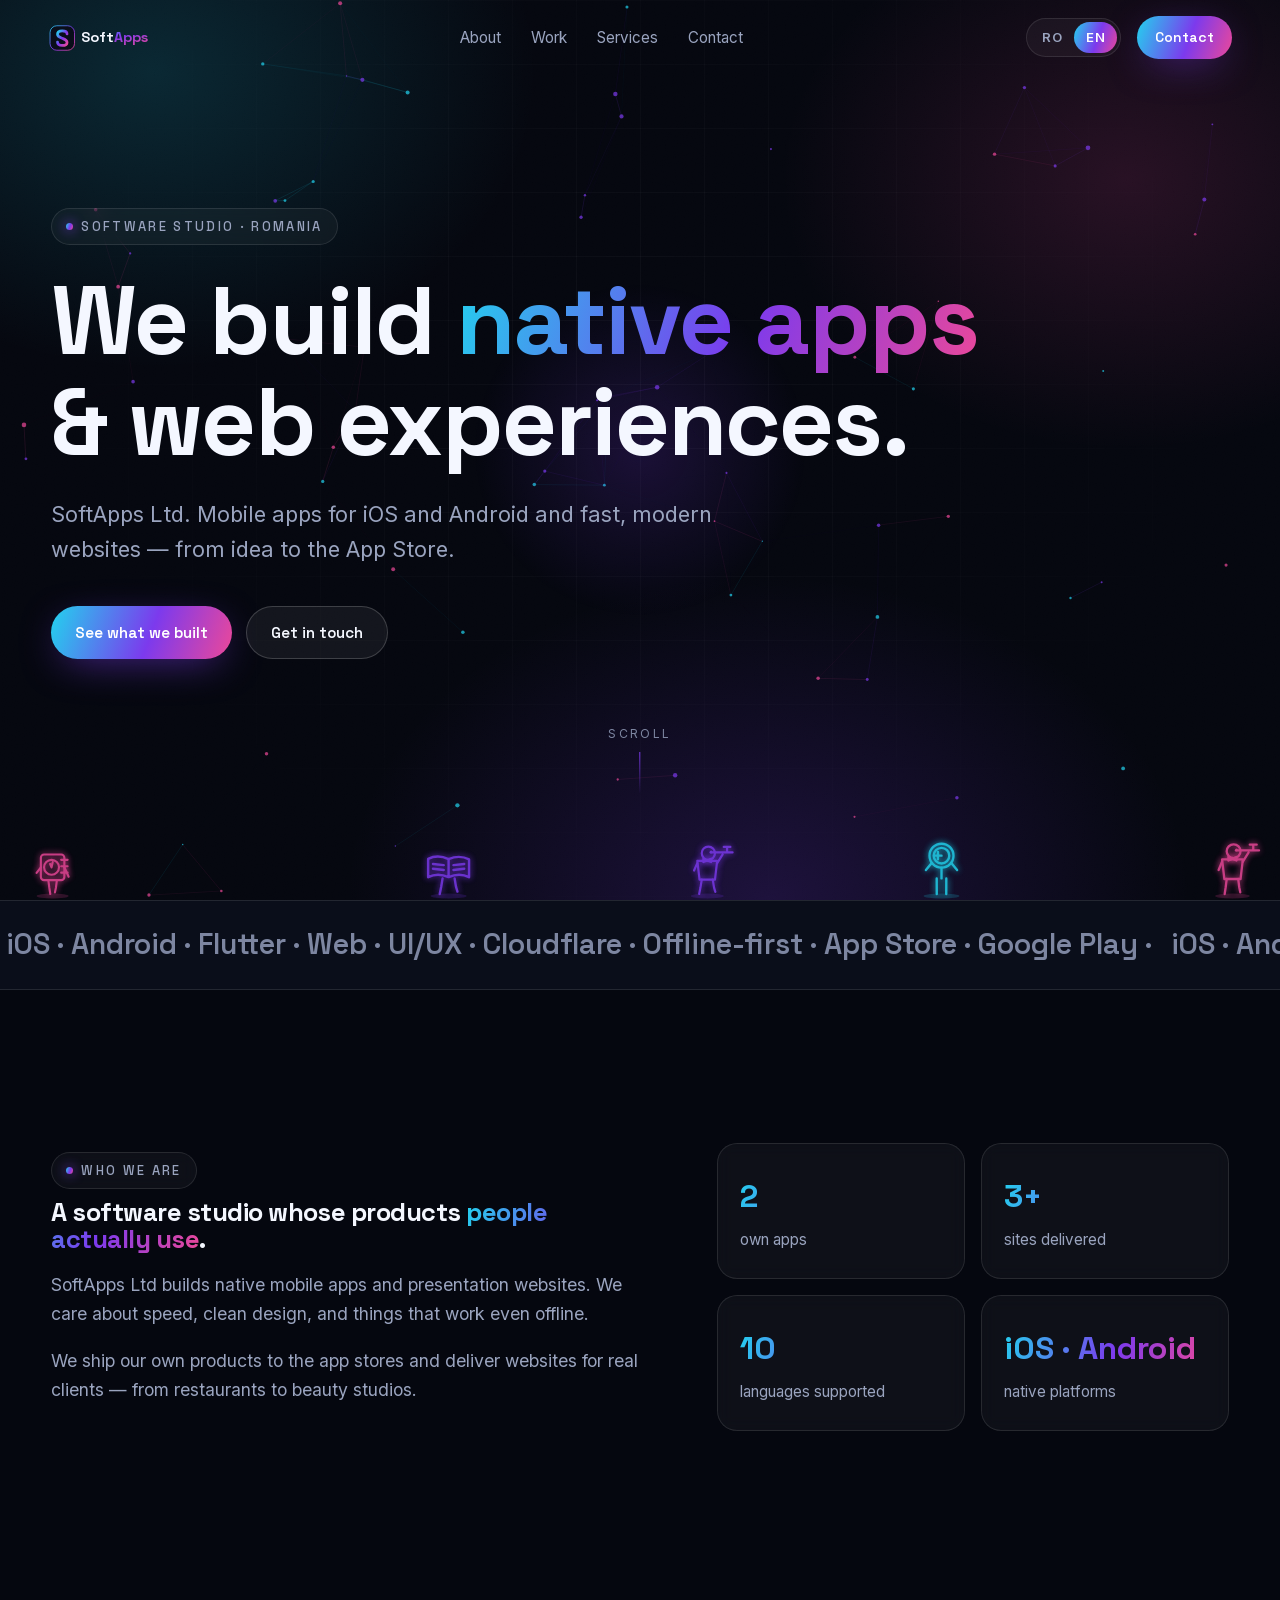
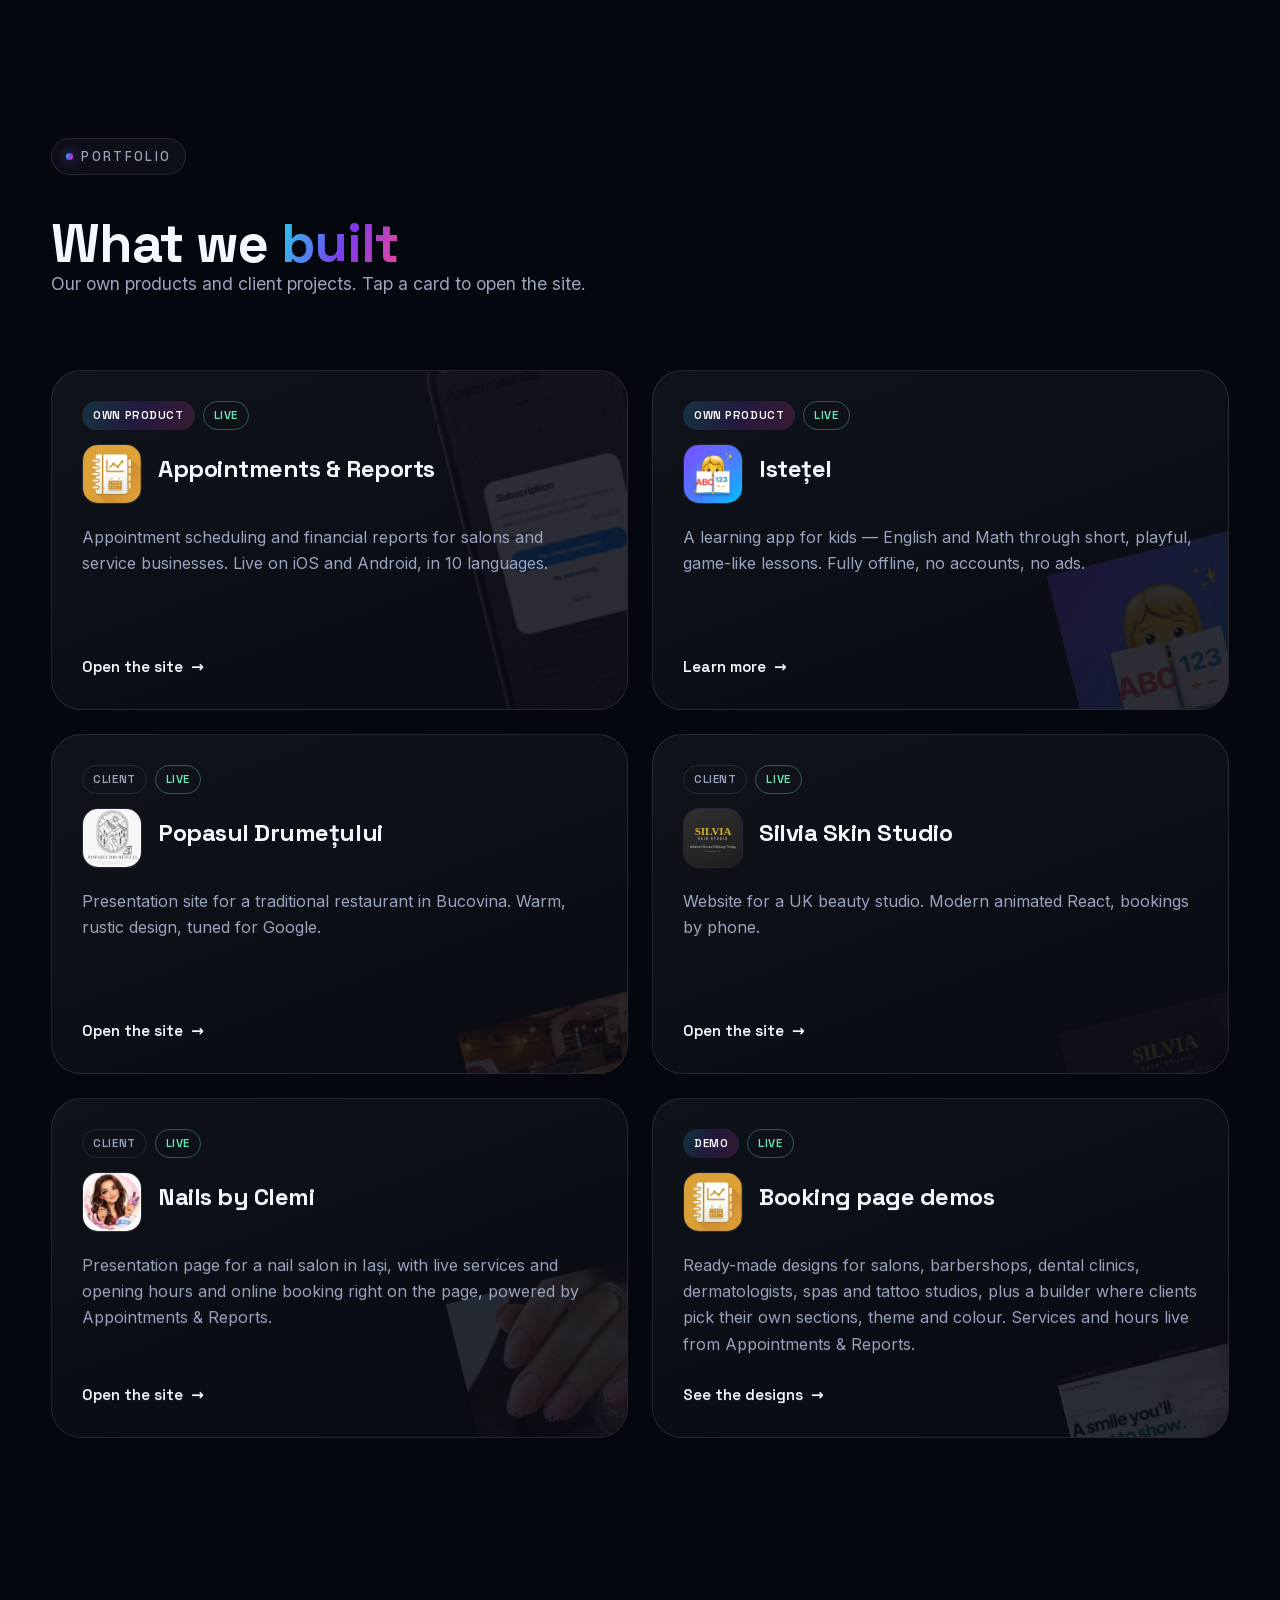
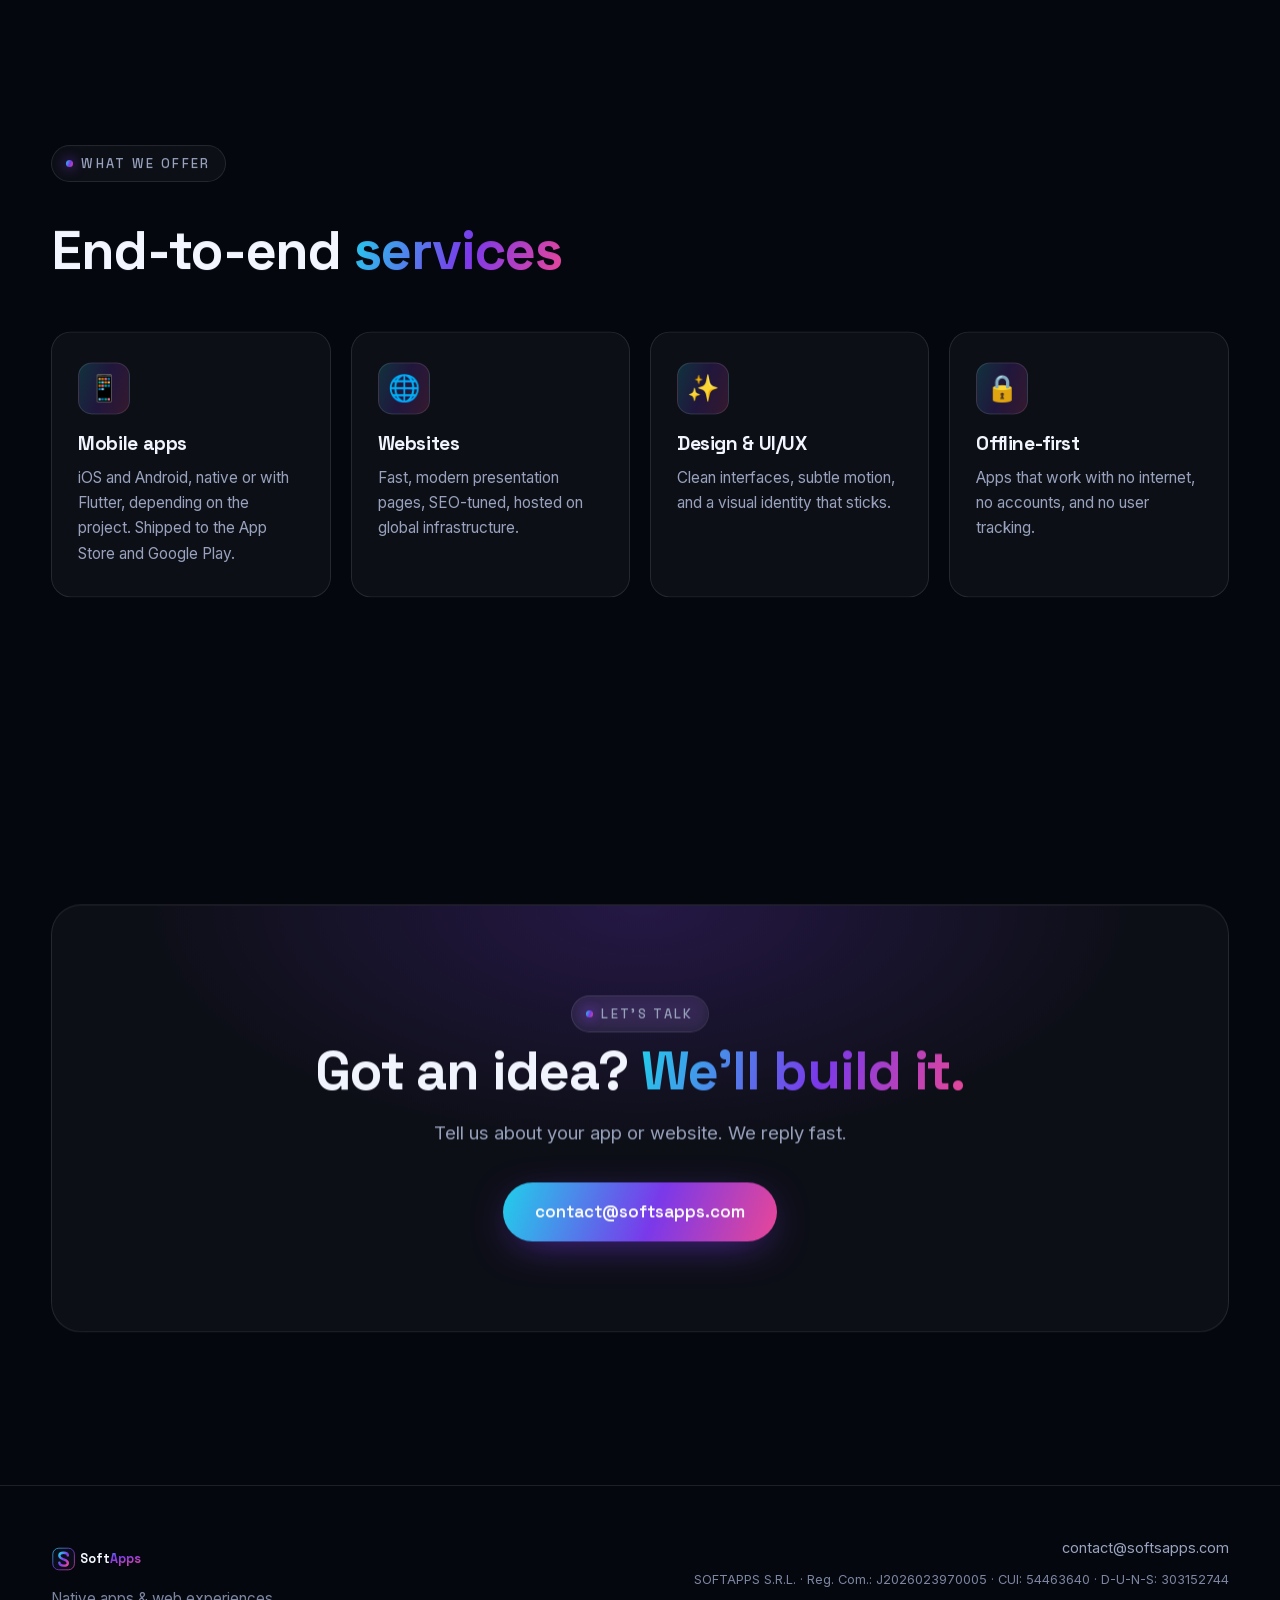
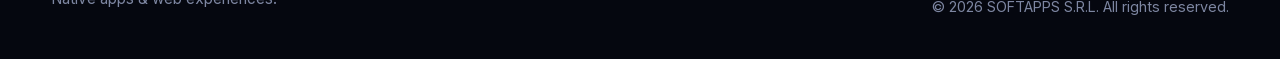
==== commit 458f1f0f: "Sharpen the Romanian about title Co-Authored-By: Claude Opus 5.5 <noreply@anthropic.com>" ====
--- a/index.html
+++ b/index.html
@@ -162,8 +162,7 @@
     <div class="wrap about-grid">
       <div class="about-copy reveal">
         <span class="eyebrow" data-i18n="about_eyebrow">Cine suntem</span>
-        <h2 data-i18n-html="about_title_html">Un studio de software cu produse pe care <span class="grad">oamenii
-            le folosesc</span>.</h2>
+        <h2 data-i18n-html="about_title_html">Facem software pe care <span class="grad">oamenii chiar îl folosesc</span>.</h2>
         <p data-i18n="about_p1">SoftApps SRL construiește aplicații mobile native și pagini web de prezentare. Punem accent pe viteză, design curat și aplicații care merg și fără internet.</p>
         <p data-i18n="about_p2">Avem produse proprii în App Store și Google Play și am făcut site-uri pentru clienți reali — de la restaurante la studiouri de beauty.</p>
       </div>
